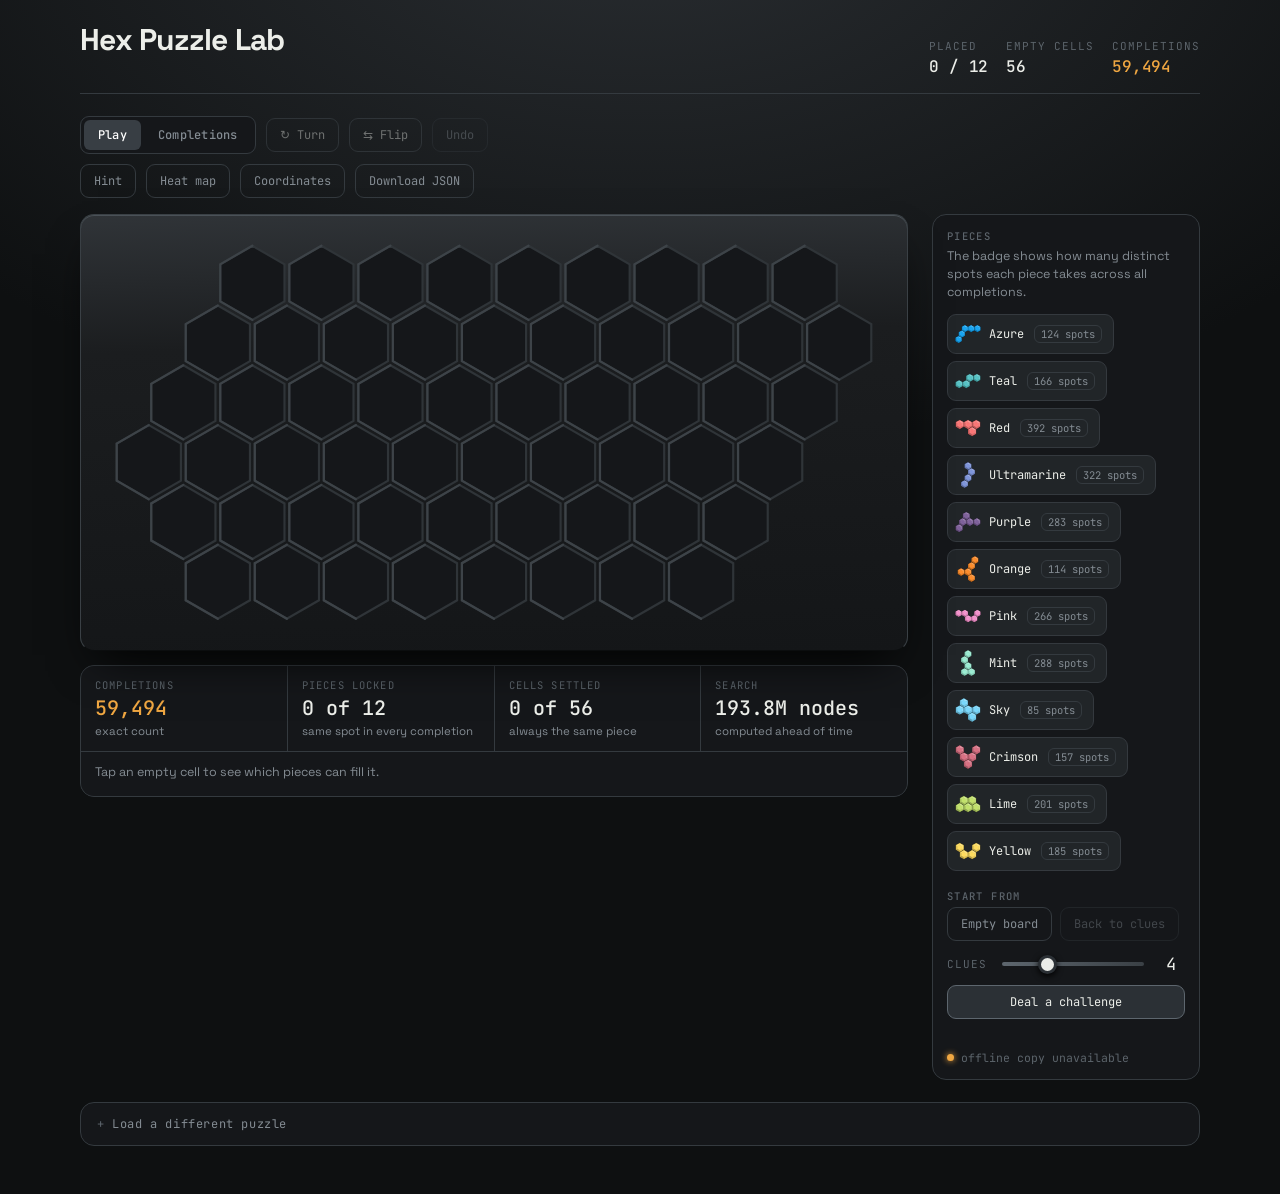
==== docs/index.html @ 3df067b4 "Hex Puzzle Lab: playable offline app for the 56-cell hex puzzle - Play mode: drag, turn, flip, lift " ====
<!DOCTYPE html>
<html lang="en">
<head>
<meta charset="utf-8">
<meta name="viewport" content="width=device-width, initial-scale=1, viewport-fit=cover">
<title>Hex Puzzle Lab</title>
<meta name="description" content="Place pieces on the 56-cell hex puzzle and see exactly how many ways it can still be finished.">
<link rel="manifest" href="./manifest.webmanifest">
<meta name="theme-color" content="#1b1d1f">
<meta name="color-scheme" content="dark">
<meta name="apple-mobile-web-app-capable" content="yes">
<meta name="mobile-web-app-capable" content="yes">
<meta name="apple-mobile-web-app-status-bar-style" content="black-translucent">
<meta name="apple-mobile-web-app-title" content="Hex Lab">
<link rel="apple-touch-icon" href="./apple-touch-icon.png">
<link rel="icon" type="image/png" sizes="192x192" href="./icon-192.png">
<style>
@font-face{font-family:'Space Grotesk';font-style:normal;font-weight:400;font-display:swap;src:url([data-uri]) format('woff2')}
@font-face{font-family:'Space Grotesk';font-style:normal;font-weight:500;font-display:swap;src:url([data-uri]) format('woff2')}
@font-face{font-family:'Space Grotesk';font-style:normal;font-weight:700;font-display:swap;src:url([data-uri]) format('woff2')}
@font-face{font-family:'JetBrains Mono';font-style:normal;font-weight:400;font-display:swap;src:url([data-uri]) format('woff2')}
@font-face{font-family:'JetBrains Mono';font-style:normal;font-weight:500;font-display:swap;src:url([data-uri]) format('woff2')}
@font-face{font-family:'JetBrains Mono';font-style:normal;font-weight:700;font-display:swap;src:url([data-uri]) format('woff2')}
:root{
    color-scheme:dark;
    --tray:#1b1d1f;
    --tray-edge:#0e1011;
    --plate:#26292c;
    --recess:#15171a;
    --rule:#343a3f;
    --ink:#eceee9;
    --muted:#848c93;
    --dim:#5c646b;
    --ok:#63d29a;
    --warn:#f0a742;
    --bad:#ff8a76;
    --r:14px;
    --display:"Space Grotesk",ui-sans-serif,system-ui,sans-serif;
    --mono:"JetBrains Mono",ui-monospace,"SF Mono",Menlo,monospace;
  }
  *{box-sizing:border-box}
  [hidden]{display:none!important}
  html,body{margin:0;padding:0}
  body{
    background:
      radial-gradient(120% 80% at 50% -10%, #2a2e32 0%, transparent 60%),
      var(--tray-edge);
    color:var(--ink);
    font-family:var(--display);
    -webkit-font-smoothing:antialiased;
    min-height:100svh;
    padding-top:calc(20px + env(safe-area-inset-top,0px));
    padding-bottom:calc(48px + env(safe-area-inset-bottom,0px));
    padding-left:max(16px, env(safe-area-inset-left,0px));
    padding-right:max(16px, env(safe-area-inset-right,0px));
  }
  .wrap{max-width:1120px;margin:0 auto}

  /* ---- masthead ---- */
  header{
    display:flex;flex-wrap:wrap;align-items:baseline;gap:8px 20px;
    padding-bottom:16px;margin-bottom:22px;
    border-bottom:1px solid var(--rule);
  }
  h1{
    font-size:clamp(20px,3.4vw,30px);font-weight:700;margin:0;
    letter-spacing:-.025em;
  }
  .facts{display:flex;flex-wrap:wrap;gap:18px;margin-left:auto}
  .fact{font-family:var(--mono);font-size:11px;letter-spacing:.09em;text-transform:uppercase;color:var(--dim)}
  .fact b{display:block;font-size:16px;font-weight:500;letter-spacing:-.01em;text-transform:none;color:var(--ink);margin-top:3px}
  .fact b.ok{color:var(--ok)} .fact b.warn{color:var(--warn)}

  /* ---- layout ---- */
  .cols{display:grid;grid-template-columns:minmax(0,1fr) 268px;gap:24px;align-items:start}
  @media(max-width:820px){.cols{grid-template-columns:1fr}}

  /* ---- the tray ---- */
  .tray{
    background:linear-gradient(178deg,#303438,var(--tray) 30%,#141618);
    border-radius:var(--r);
    border:1px solid #3a4045;
    border-bottom-color:#0b0d0e;
    padding:16px;
    box-shadow:0 22px 44px -18px #000, inset 0 1px 0 #4a5157;
  }
  .board-svg{display:block;width:100%;height:auto}

  /* ---- controls ---- */
  .bar{display:flex;flex-wrap:wrap;gap:10px;align-items:center;margin-bottom:16px}
  .seg{display:inline-flex;background:var(--recess);border:1px solid var(--rule);border-radius:9px;padding:3px;gap:3px}
  .seg button{
    appearance:none;border:0;background:transparent;color:var(--muted);
    font-family:var(--mono);font-size:12px;font-weight:500;letter-spacing:.02em;
    padding:7px 14px;border-radius:6px;cursor:pointer;transition:background .16s,color .16s;
  }
  .seg button:hover{color:var(--ink)}
  .seg button[aria-pressed=true]{background:#383e44;color:#fff}
  .seg button:focus-visible,.ghost:focus-visible,summary:focus-visible{outline:2px solid #6fb4ff;outline-offset:2px}
  .ghost{
    appearance:none;background:transparent;color:var(--muted);
    border:1px solid var(--rule);border-radius:9px;
    font-family:var(--mono);font-size:12px;padding:8px 13px;cursor:pointer;transition:color .16s,border-color .16s;
  }
  .ghost:hover{color:var(--ink);border-color:#4c545b}
  .ghost[aria-pressed=true]{color:#fff;border-color:#5d666e;background:#2b3035}

  /* ---- generator strip ---- */
  .gen{display:flex;flex-wrap:wrap;gap:12px;align-items:center;margin-bottom:6px}
  .gen label{font-family:var(--mono);font-size:11px;letter-spacing:.1em;text-transform:uppercase;color:var(--dim)}
  #clues{-webkit-appearance:none;appearance:none;width:190px;height:4px;border-radius:3px;
    background:linear-gradient(90deg,#5d666e,#3a4045);outline:none}
  #clues::-webkit-slider-thumb{-webkit-appearance:none;width:19px;height:19px;border-radius:50%;
    background:#e9ebe7;border:3px solid #2b3035;cursor:pointer;box-shadow:0 2px 6px #000}
  #clues::-moz-range-thumb{width:15px;height:15px;border-radius:50%;background:#e9ebe7;
    border:3px solid #2b3035;cursor:pointer}
  #clues:focus-visible{outline:2px solid #6fb4ff;outline-offset:6px}
  #clueval{font-family:var(--mono);font-size:17px;color:var(--ink);min-width:1.6em;text-align:center}
  .ghost.primary{color:var(--ink);border-color:#5d666e;background:#2b3035}
  .ghost.primary:hover{background:#343a40}
  .ghost[disabled]{opacity:.45;cursor:progress}
  .status{font-family:var(--mono);font-size:11.5px;color:var(--muted)}
  .hint{font-size:12.5px;color:var(--dim);margin:0 0 16px;max-width:52ch;line-height:1.5}

  .stepper{display:inline-flex;align-items:center;gap:8px}
  .stepper output{font-family:var(--mono);font-size:12.5px;color:var(--ink);min-width:5em;text-align:center}
  .fact b.bad{color:var(--bad)}
  .chip.clue{border-style:dashed}
  .chip[disabled]{cursor:default}
  .ghost.act{color:var(--ink);border-color:#4c545b}
  .changed{fill:none;stroke:#fff;stroke-width:2.2;stroke-opacity:.9}
  .gem.mine{filter:drop-shadow(0 0 3px rgba(255,255,255,.35))}
  .preview{pointer-events:none}
  #board{touch-action:none}
  .chip{touch-action:none}

  /* ---- piece rail ---- */
  .rail{background:var(--recess);border:1px solid var(--rule);border-radius:var(--r);padding:14px}
  .rail h2{
    font-family:var(--mono);font-size:10.5px;font-weight:500;letter-spacing:.13em;
    text-transform:uppercase;color:var(--dim);margin:0 0 4px;
  }
  .rail p{font-size:12.5px;color:var(--muted);margin:0 0 13px;line-height:1.45}
  .chips{display:flex;flex-wrap:wrap;gap:7px}
  .chip{
    display:flex;align-items:center;gap:8px;
    background:#212528;border:1px solid #34393e;border-radius:9px;
    padding:6px 11px 6px 7px;cursor:pointer;
    transition:border-color .16s,background .16s,opacity .16s;
  }
  .chip:hover{border-color:#5a626a;background:#282d31}
  .chip[data-placed=true]{opacity:.34}
  .chip[aria-pressed=true]{border-color:#8d97a0;background:#2f353a}
  .chip svg{display:block;width:26px;height:26px;overflow:visible}
  .chip span{font-family:var(--mono);font-size:12px;color:var(--ink)}

  /* ---- load panel ---- */
  details{margin-top:22px;background:var(--recess);border:1px solid var(--rule);border-radius:var(--r)}
  summary{
    cursor:pointer;padding:13px 16px;font-family:var(--mono);font-size:12px;
    letter-spacing:.05em;color:var(--muted);list-style:none;
  }
  summary::-webkit-details-marker{display:none}
  summary::before{content:"+ ";color:var(--dim)}
  details[open] summary::before{content:"- "}
  summary:hover{color:var(--ink)}
  .panel{padding:0 16px 16px}
  .panel p{font-size:12.5px;color:var(--muted);line-height:1.55;margin:0 0 11px}
  textarea{
    width:100%;min-height:130px;background:#0f1113;color:var(--ink);
    border:1px solid var(--rule);border-radius:9px;padding:11px;
    font-family:var(--mono);font-size:11.5px;line-height:1.5;resize:vertical;
  }
  textarea:focus{outline:2px solid #6fb4ff;outline-offset:1px}
  .row{display:flex;gap:9px;flex-wrap:wrap;margin-top:10px;align-items:center}
  input[type=file]{font-family:var(--mono);font-size:11.5px;color:var(--muted);max-width:100%}
  .msg{font-family:var(--mono);font-size:11.5px;margin-top:9px;min-height:1.2em}
  .msg.err{color:#ff8a76} .msg.ok{color:var(--ok)}

  /* ---- gems ---- */
  .cell-empty{fill:var(--recess);stroke:#2f3438;stroke-width:1.1}
  .cell-lip{fill:none;stroke:#3d4348;stroke-width:1.1;stroke-linecap:round}
  .gem{transform-origin:center;transform-box:fill-box}
  .reveal .gem{animation:pop .34s cubic-bezier(.2,1.5,.4,1) backwards}
  @keyframes pop{from{opacity:0;transform:scale(.72)}to{opacity:1;transform:scale(1)}}
  .ghosted{opacity:.2}
  .coord{
    font-family:var(--mono);font-size:6px;text-anchor:middle;pointer-events:none;
    fill:#fff;stroke:rgba(0,0,0,.72);stroke-width:1.6px;
    paint-order:stroke fill;stroke-linejoin:round;
  }
  @media(prefers-reduced-motion:reduce){
    .reveal .gem{animation:none}
    *{transition-duration:.01ms!important}
  }

/* ---- play layout ---- */
.bar + .bar{margin-top:-6px}
.group{display:inline-flex;flex-wrap:wrap;gap:10px}
.board-col{display:grid;gap:14px;min-width:0}
.tray{position:relative}
.banner{position:absolute;left:16px;right:16px;top:12px;z-index:2;
  font-family:var(--mono);font-size:12.5px;padding:9px 12px;border-radius:9px;
  background:rgba(14,16,17,.86);border:1px solid var(--rule);backdrop-filter:blur(4px)}
.banner.ok{color:var(--ok);border-color:rgba(99,210,154,.45)}
.banner.bad{color:var(--bad);border-color:rgba(255,138,118,.45)}

/* ---- statistics ---- */
.stats{display:grid;grid-template-columns:repeat(4,minmax(0,1fr));gap:1px;
  background:var(--rule);border:1px solid var(--rule);border-radius:var(--r);overflow:hidden}
.stat{background:var(--recess);padding:12px 14px;display:flex;flex-direction:column;gap:3px;min-width:0}
.stat span{font-family:var(--mono);font-size:10.5px;letter-spacing:.11em;text-transform:uppercase;color:var(--dim)}
.stat b{font-family:var(--mono);font-size:20px;font-weight:500;color:var(--ink);font-variant-numeric:tabular-nums;white-space:nowrap;overflow:hidden;text-overflow:ellipsis}
.stat b.ok{color:var(--ok)} .stat b.warn{color:var(--warn)} .stat b.bad{color:var(--bad)}
.stat small{font-size:11.5px;color:var(--muted);line-height:1.35}
.cellinfo{grid-column:1/-1;background:var(--recess);padding:12px 14px;font-size:12.5px;color:var(--muted);min-height:44px}
.ci-head{color:var(--ink);font-family:var(--mono);font-size:12.5px;margin-bottom:8px}
.ci-rows{display:grid;gap:6px}
.ci-row{display:grid;grid-template-columns:12px 92px minmax(0,1fr) 42px;align-items:center;gap:9px;font-family:var(--mono);font-size:12px;color:var(--ink)}
.ci-row i{width:12px;height:12px;border-radius:3px;display:block}
.ci-row b{height:6px;border-radius:3px;background:var(--plate);overflow:hidden;display:block}
.ci-row u{display:block;height:100%;border-radius:3px}
.ci-row em{font-style:normal;text-align:right;color:var(--muted);font-variant-numeric:tabular-nums}
@media(max-width:560px){ .stats{grid-template-columns:repeat(2,minmax(0,1fr))} .ci-row{grid-template-columns:12px 80px minmax(0,1fr) 38px} }

/* ---- rail additions ---- */
.rail h2.sub{margin-top:18px}
.chip em{font-style:normal;font-family:var(--mono);font-size:10.5px;color:var(--muted);
  border:1px solid var(--rule);border-radius:6px;padding:1px 6px;margin-left:2px;font-variant-numeric:tabular-nums}
.chip.locked em{color:var(--ok);border-color:rgba(99,210,154,.5)}
.chip[data-placed=true] em{border-color:transparent}
.start{display:flex;flex-wrap:wrap;gap:8px;margin-bottom:12px}
.rail .gen{margin-bottom:10px}
.rail #clues{width:120px;flex:1}
.rail #btn-new{width:100%}
.rail .status{margin:8px 0 0;min-height:1.2em}
.install{display:flex;gap:10px;align-items:center;margin-top:8px;flex-wrap:wrap}
.pwa{display:inline-flex;align-items:center;gap:7px;font-family:var(--mono);font-size:11.5px;color:var(--dim)}
.pwa .dot{width:7px;height:7px;border-radius:50%;background:var(--ok);box-shadow:0 0 6px var(--ok)}
.pwa.off .dot{background:var(--warn);box-shadow:0 0 6px var(--warn)}

/* ---- board marks ---- */
.pin{fill:#fff;fill-opacity:.85;stroke:rgba(0,0,0,.5);stroke-width:.8;pointer-events:none}
.selcell{fill:none;stroke:#fff;stroke-width:2;stroke-dasharray:3 2;pointer-events:none}
.bad-cell{fill:rgba(255,90,70,.18);stroke:#ff5a46;stroke-width:2}
.heat{pointer-events:none}
.ghost[disabled]{opacity:.4;cursor:default}

@media(max-width:560px){
  header{flex-direction:column;align-items:stretch}
  .facts{margin-left:0;justify-content:space-between}
}

</style>
</head>
<body>
<div class="wrap">

  <header>
    <h1 id="title">Hex Puzzle Lab</h1>
    <div class="facts">
      <div class="fact">Placed<b id="f-placed">0 / 12</b></div>
      <div class="fact">Empty cells<b id="f-empty">56</b></div>
      <div class="fact">Completions<b id="f-count">…</b></div>
    </div>
  </header>

  <div class="bar">
    <div class="seg" role="group" aria-label="Mode">
      <button id="btn-play" aria-pressed="true">Play</button>
      <button id="btn-browse" aria-pressed="false">Completions</button>
    </div>
    <span class="stepper" id="stepper" hidden>
      <button class="ghost" id="btn-prev" aria-label="Previous completion">&#9664;</button>
      <output id="solpos">1 / 1</output>
      <button class="ghost" id="btn-next" aria-label="Next completion">&#9654;</button>
    </span>
    <span class="group" id="play-tools">
      <button class="ghost act" id="btn-turn" title="Rotate 60&deg; (R)">&#8635; Turn</button>
      <button class="ghost act" id="btn-flip" title="Mirror (F)">&#8646; Flip</button>
      <button class="ghost" id="btn-undo" title="Take back the last piece (Ctrl+Z)">Undo</button>
    </span>
  </div>

  <div class="bar">
    <button class="ghost" id="btn-hint" aria-pressed="false" title="Mark the spots that still lead to a solution">Hint</button>
    <button class="ghost" id="btn-heat" aria-pressed="false" title="Colour each empty cell by the piece that fills it most often">Heat map</button>
    <button class="ghost" id="btn-coords" aria-pressed="false">Coordinates</button>
    <button class="ghost" id="btn-download">Download JSON</button>
  </div>

  <div class="cols">
    <div class="board-col">
      <div class="tray" id="tray">
        <div class="banner" id="banner" hidden></div>
        <svg id="board" class="board-svg" role="img" aria-label="Puzzle board"></svg>
      </div>

      <section class="stats" aria-label="Statistics">
        <div class="stat"><span>Completions</span><b id="s-count">…</b><small id="s-count-note"></small></div>
        <div class="stat"><span>Pieces locked</span><b id="s-locked">…</b><small>same spot in every completion</small></div>
        <div class="stat"><span>Cells settled</span><b id="s-settled">…</b><small>always the same piece</small></div>
        <div class="stat"><span>Search</span><b id="s-search">…</b><small id="s-search-note"></small></div>
        <div class="cellinfo" id="cellinfo">Tap an empty cell to see which pieces can fill it.</div>
      </section>
    </div>

    <aside class="rail">
      <h2>Pieces</h2>
      <p id="rail-note">Pick a piece and drag it onto the board. Tap a piece on the board to pick it back up.</p>
      <div class="chips" id="chips"></div>

      <h2 class="sub">Start from</h2>
      <div class="start">
        <button class="ghost" id="btn-empty">Empty board</button>
        <button class="ghost" id="btn-reset" title="Back to the dealt clues">Back to clues</button>
      </div>
      <div class="gen">
        <label for="clues">Clues</label>
        <input type="range" id="clues" min="1" max="11" value="4">
        <output id="clueval" for="clues">4</output>
      </div>
      <button class="ghost primary" id="btn-new">Deal a challenge</button>
      <p class="status" id="genstatus" role="status"></p>
      <div class="install">
        <button class="ghost" id="btn-install" hidden>Install app</button>
        <span class="pwa" id="pwa" hidden><span class="dot"></span><span id="pwatext">ready offline</span></span>
      </div>
    </aside>
  </div>

  <details>
    <summary>Load a different puzzle</summary>
    <div class="panel">
      <p>Use a <code>polyhex/1</code> file from the toolkit (<code>python3 tools/puzzle_io.py --export puzzle.json</code>). Pick the file or paste it below.</p>
      <div class="row"><input type="file" id="file" accept=".json,application/json"></div>
      <textarea id="paste" spellcheck="false" placeholder='{"schema":"polyhex/1","name":"…","board":[[0,0]],"pieces":[…]}'></textarea>
      <div class="row"><button class="ghost" id="btn-load">Load pasted puzzle</button></div>
      <div class="msg" id="msg"></div>
    </div>
  </details>

</div>

<script type="text/plain" id="solver-src">
/* Exact-cover solver for polyhex puzzles, browser-safe.
   Cell sets are held as two 32-bit halves (lo/hi) so boards up to 64 cells
   use plain integer ops instead of BigInt. */

const NEI = [[1,0],[-1,0],[0,1],[0,-1],[1,-1],[-1,1]];

const key = cells => cells.map(c=>c[0]+","+c[1]).sort().join(";");
function normalize(cells){
  const mq=Math.min(...cells.map(c=>c[0])), mr=Math.min(...cells.map(c=>c[1]));
  return cells.map(c=>[c[0]-mq,c[1]-mr]);
}
const rot60   = cells => cells.map(([q,r])=>[-r,q+r]);
const reflect = cells => cells.map(([q,r])=>[r,q]);

function orientations(cells, allowFlip){
  const seen=new Map();
  for(const base of (allowFlip ? [cells, reflect(cells)] : [cells])){
    let cur=base;
    for(let i=0;i<6;i++){
      const n=normalize(cur);
      seen.set(key(n), n);
      cur=rot60(cur);
    }
  }
  return [...seen.values()];
}

/* ---- build the placement table ---- */
function buildPuzzle(doc){
  const board=doc.board.map(c=>[c[0],c[1]]);
  const index=new Map(board.map((c,i)=>[c[0]+","+c[1], i]));
  const n=board.length;
  if(n>64) throw new Error("boards over 64 cells are not supported");
  const pieces=doc.pieces.map((p,i)=>({
    id:p.id, color:p.color, label:p.label||p.id, bit:1<<i,
    cells:p.cells.map(c=>[c[0],c[1]]), allowFlip:p.allowFlip!==false
  }));

  const qs=board.map(c=>c[0]), rs=board.map(c=>c[1]);
  const placements=[];
  for(const p of pieces){
    for(const o of orientations(p.cells,p.allowFlip)){
      for(let dq=Math.min(...qs)-1; dq<=Math.max(...qs)+1; dq++){
        for(let dr=Math.min(...rs)-1; dr<=Math.max(...rs)+1; dr++){
          const moved=o.map(([q,r])=>[q+dq,r+dr]);
          let lo=0,hi=0,ok=true,minI=99;
          for(const [q,r] of moved){
            const i=index.get(q+","+r);
            if(i===undefined){ok=false;break;}
            if(i<32) lo|=(1<<i); else hi|=(1<<(i-32));
            if(i<minI) minI=i;
          }
          if(ok) placements.push({idx:placements.length,piece:p.id,pieceBit:p.bit,cells:moved,lo:lo>>>0,hi:hi>>>0,minI});
        }
      }
    }
  }
  const fullLo = n>=32 ? 0xFFFFFFFF : ((1<<n)-1)>>>0;
  const fullHi = n>32 ? (((1<<(n-32))-1)>>>0) : 0;
  const byCell=Array.from({length:n},()=>[]);
  for(const pl of placements) byCell[pl.minI].push(pl);
  return {board,pieces,placements,byCell,n,fullLo,fullHi,allPieces:(1<<pieces.length)-1};
}

const lowestClear=(covLo,covHi,fullLo,fullHi)=>{
  const a=(~covLo & fullLo)>>>0;
  if(a) return 31-Math.clz32(a & -a);
  const b=(~covHi & fullHi)>>>0;
  return 32 + (31-Math.clz32(b & -b));
};

/* ---- count completions, capped ---- */
function countCompletions(pz, given, cap){
  let covLo=0,covHi=0,used=0;
  for(const pl of given){ covLo|=pl.lo; covHi|=pl.hi; used|=pl.pieceBit; }
  covLo>>>=0; covHi>>>=0;
  let total=0, nodes=0;
  const {fullLo,fullHi,byCell}=pz;
  function rec(cLo,cHi,u){
    nodes++;
    if(total>=cap) return;
    if(cLo===fullLo && cHi===fullHi){ total++; return; }
    const low=lowestClear(cLo,cHi,fullLo,fullHi);
    for(const pl of byCell[low]){
      if((pl.lo & cLo)===0 && (pl.hi & cHi)===0 && (pl.pieceBit & u)===0){
        rec((cLo|pl.lo)>>>0,(cHi|pl.hi)>>>0,u|pl.pieceBit);
        if(total>=cap) return;
      }
    }
  }
  rec(covLo,covHi,used);
  return {count:total, nodes, capped: total>=cap};
}

/* ---- one random full solution ---- */
function randomSolution(pz, rand){
  const order=pz.byCell.map(list=>{
    const a=list.slice();
    for(let i=a.length-1;i>0;i--){const j=Math.floor(rand()*(i+1));[a[i],a[j]]=[a[j],a[i]];}
    return a;
  });
  const {fullLo,fullHi}=pz;
  const out=[];
  function rec(cLo,cHi,u){
    if(cLo===fullLo && cHi===fullHi) return true;
    const low=lowestClear(cLo,cHi,fullLo,fullHi);
    for(const pl of order[low]){
      if((pl.lo & cLo)===0 && (pl.hi & cHi)===0 && (pl.pieceBit & u)===0){
        out.push(pl);
        if(rec((cLo|pl.lo)>>>0,(cHi|pl.hi)>>>0,u|pl.pieceBit)) return true;
        out.pop();
      }
    }
    return false;
  }
  return rec(0,0,0) ? out.slice() : null;
}

/* ---- a challenge that gives away n pieces ---- */
function makeChallenge(pz, n, rand, cap=500){
  const sol=randomSolution(pz,rand);
  if(!sol) return null;
  const idx=sol.map((_,i)=>i);
  for(let i=idx.length-1;i>0;i--){const j=Math.floor(rand()*(i+1));[idx[i],idx[j]]=[idx[j],idx[i]];}
  const given=idx.slice(0,n).map(i=>sol[i]);
  const {count,nodes,capped}=countCompletions(pz,given,cap);
  return {given, solution:sol, count, nodes, capped};
}


/* ---- every completion, capped ---- */
function allCompletions(pz, given, cap){
  let cLo=0,cHi=0,u=0;
  for(const p of given){ cLo|=p.lo; cHi|=p.hi; u|=p.pieceBit; }
  const out=[], cur=[];
  const {fullLo,fullHi,byCell}=pz;
  (function rec(cLo,cHi,u){
    if(out.length>=cap) return;
    if(cLo===fullLo && cHi===fullHi){ out.push(given.concat(cur)); return; }
    const low=lowestClear(cLo,cHi,fullLo,fullHi);
    for(const pl of byCell[low]){
      if((pl.lo&cLo)===0 && (pl.hi&cHi)===0 && (pl.pieceBit&u)===0){
        cur.push(pl); rec((cLo|pl.lo)>>>0,(cHi|pl.hi)>>>0,u|pl.pieceBit); cur.pop();
        if(out.length>=cap) return;
      }
    }
  })(cLo>>>0,cHi>>>0,u);
  return out;
}

/* ---- where can this piece legally go right now? ---- */
function legalSpots(pz, pieceId, given){
  let cLo=0,cHi=0,u=0;
  for(const p of given){ cLo|=p.lo; cHi|=p.hi; u|=p.pieceBit; }
  cLo>>>=0; cHi>>>=0;
  return pz.placements.filter(pl=>pl.piece===pieceId &&
    (pl.pieceBit&u)===0 && (pl.lo&cLo)===0 && (pl.hi&cHi)===0);
}
</script>
<script type="text/plain" id="worker-src">
/* Analysis worker. Runs in a background thread so a full count never freezes
   the board. Talks to the page with three messages:

     page -> worker  {type:"init", doc}              build the placement table once
     page -> worker  {type:"analyze", id, given, keep}
                        given: placement indices already on the board
                        keep:  how many complete solutions to send back for browsing
     worker -> page  {type:"progress", id, count, nodes}
     worker -> page  {type:"sols", id, solutions}    first `keep` solutions, sent early
     worker -> page  {type:"done", id, count, nodes, ms, use, solutions}
                        use[i] = how many completions use placement i

   Everything the page shows as statistics is derived from `use`: a placement
   with use>0 appears in at least one completion, so the set of such
   placements is exactly "where each piece can still go". */

let PZ = null;

self.onmessage = e => {
  const m = e.data;
  if (m.type === "init") { PZ = buildPuzzle(m.doc); return; }
  if (m.type === "analyze") analyze(m.id, m.given, m.keep);
};

function analyze(id, givenIdx, keep) {
  const t0 = Date.now();
  const P = PZ.placements;
  const use = new Uint32Array(P.length);
  const solutions = [];
  const stack = [];
  const { fullLo, fullHi, byCell } = PZ;

  const given = givenIdx.slice();
  let cLo = 0, cHi = 0, u = 0;
  for (const i of givenIdx) { cLo |= P[i].lo; cHi |= P[i].hi; u |= P[i].pieceBit; }

  let count = 0, nodes = 0, lastPost = t0;

  function rec(cLo, cHi, u) {
    nodes++;
    if ((nodes & 0xFFFF) === 0) {
      const now = Date.now();
      if (now - lastPost > 150) { lastPost = now; self.postMessage({ type: "progress", id, count, nodes }); }
    }
    if (cLo === fullLo && cHi === fullHi) {
      count++;
      for (let k = 0; k < stack.length; k++) use[stack[k]]++;
      if (solutions.length < keep) {
        solutions.push(given.concat(stack));
        if (solutions.length === keep) self.postMessage({ type: "sols", id, solutions });
      }
      return;
    }
    const low = lowestClear(cLo, cHi, fullLo, fullHi);
    const list = byCell[low];
    for (let k = 0; k < list.length; k++) {
      const pl = list[k];
      if ((pl.lo & cLo) === 0 && (pl.hi & cHi) === 0 && (pl.pieceBit & u) === 0) {
        stack.push(pl.idx);
        rec((cLo | pl.lo) >>> 0, (cHi | pl.hi) >>> 0, u | pl.pieceBit);
        stack.pop();
      }
    }
  }

  rec(cLo >>> 0, cHi >>> 0, u);
  self.postMessage({ type: "done", id, count, nodes, ms: Date.now() - t0, use, solutions }, [use.buffer]);
}
</script>
<script>
"use strict";
const DEFAULT_DOC = {"schema":"polyhex/1","name":"Hex Puzzle Lab","coordinates":"axial","board":[[-1,3],[-1,4],[-1,5],[0,2],[0,3],[0,4],[0,5],[1,1],[1,2],[1,3],[1,4],[1,5],[2,0],[2,1],[2,2],[2,3],[2,4],[2,5],[3,0],[3,1],[3,2],[3,3],[3,4],[3,5],[4,0],[4,1],[4,2],[4,3],[4,4],[4,5],[5,0],[5,1],[5,2],[5,3],[5,4],[5,5],[6,0],[6,1],[6,2],[6,3],[6,4],[6,5],[7,0],[7,1],[7,2],[7,3],[7,4],[8,0],[8,1],[8,2],[8,3],[9,0],[9,1],[9,2],[10,0],[10,1]],"pieces":[{"id":"azure","label":"Azure","color":"#14A6F5","cells":[[0,2],[1,1],[2,0],[3,0],[4,0]],"allowFlip":true},{"id":"teal","label":"Teal","color":"#54C3C6","cells":[[0,1],[1,1],[2,0],[3,0]],"allowFlip":true},{"id":"red","label":"Red","color":"#FB7575","cells":[[0,0],[1,0],[1,1],[2,0]],"allowFlip":true},{"id":"ultramarine","label":"Ultramarine","color":"#7E95DC","cells":[[0,3],[1,2],[2,0],[2,1]],"allowFlip":true},{"id":"purple","label":"Purple","color":"#7E609B","cells":[[0,2],[1,1],[2,0],[2,1],[3,1]],"allowFlip":true},{"id":"orange","label":"Orange","color":"#FF8C29","cells":[[0,2],[1,2],[1,3],[2,1],[3,0]],"allowFlip":true},{"id":"pink","label":"Pink","color":"#F691CD","cells":[[0,0],[1,0],[1,1],[2,1],[3,0]],"allowFlip":true},{"id":"mint","label":"Mint","color":"#9AEED3","cells":[[0,3],[1,1],[1,2],[1,3],[2,0]],"allowFlip":true},{"id":"sky","label":"Sky","color":"#78D8FC","cells":[[0,1],[1,0],[1,1],[1,2],[2,1]],"allowFlip":true},{"id":"crimson","label":"Crimson","color":"#D96F82","cells":[[0,0],[0,1],[0,2],[1,1],[2,0]],"allowFlip":true},{"id":"lime","label":"Lime","color":"#C2E26A","cells":[[0,1],[1,0],[1,1],[2,0],[2,1]],"allowFlip":true},{"id":"yellow","label":"Yellow","color":"#FFDC5D","cells":[[0,0],[0,1],[1,1],[2,0]],"allowFlip":true}]};
const EMPTY_ANALYSIS = {"fingerprint":"[[[-1,3],[-1,4],[-1,5],[0,2],[0,3],[0,4],[0,5],[1,1],[1,2],[1,3],[1,4],[1,5],[2,0],[2,1],[2,2],[2,3],[2,4],[2,5],[3,0],[3,1],[3,2],[3,3],[3,4],[3,5],[4,0],[4,1],[4,2],[4,3],[4,4],[4,5],[5,0],[5,1],[5,2],[5,3],[5,4],[5,5],[6,0],[6,1],[6,2],[6,3],[6,4],[6,5],[7,0],[7,1],[7,2],[7,3],[7,4],[8,0],[8,1],[8,2],[8,3],[9,0],[9,1],[9,2],[10,0],[10,1]],[[\"azure\",[[0,2],[1,1],[2,0],[3,0],[4,0]],true],[\"teal\",[[0,1],[1,1],[2,0],[3,0]],true],[\"red\",[[0,0],[1,0],[1,1],[2,0]],true],[\"ultramarine\",[[0,3],[1,2],[2,0],[2,1]],true],[\"purple\",[[0,2],[1,1],[2,0],[2,1],[3,1]],true],[\"orange\",[[0,2],[1,2],[1,3],[2,1],[3,0]],true],[\"pink\",[[0,0],[1,0],[1,1],[2,1],[3,0]],true],[\"mint\",[[0,3],[1,1],[1,2],[1,3],[2,0]],true],[\"sky\",[[0,1],[1,0],[1,1],[1,2],[2,1]],true],[\"crimson\",[[0,0],[0,1],[0,2],[1,1],[2,0]],true],[\"lime\",[[0,1],[1,0],[1,1],[2,0],[2,1]],true],[\"yellow\",[[0,0],[0,1],[1,1],[2,0]],true]]]","count":59494,"nodes":193829985,"ms":80720,"use":[55,12,42,13599,28,47,21,130,5,19,12,434,7,10,27,604,15,27,6,630,5,11,0,469,41,43,900,6,0,13,52,8,28,15,524,17,23,9,1037,36,15,18,745,5,56,39,388,14,11,1103,1,0,0,99,64,46,20,44,62,21,44,11,7,12,0,4,722,0,38,27,427,0,25,23,1236,67,41,9,467,20,29,6,171,10,16,18,67,28,20,6,10675,15,9,35,14,653,8756,6,162,15,19,225,28,28,2,622,31,22,11,871,14,22,8,616,15,53,2,0,2,0,10861,123,0,2,2,20,26,2,24,50,12,78,61,33,0,0,1287,25,645,286,383,144,636,0,48,532,48,909,587,50,187,74,1940,2740,70,109,35,1074,788,73,136,33,0,1072,48,95,369,1243,142,531,330,36,0,51,341,102,171,996,377,205,157,177,295,169,135,213,159,102,113,250,302,195,472,355,270,310,42,130,85,0,0,329,414,238,60,23,183,234,300,318,508,380,457,427,374,167,105,253,108,101,470,151,705,0,1347,0,0,329,176,1089,168,128,132,215,402,129,296,427,463,434,237,411,213,87,286,250,429,87,108,0,462,5,516,0,118,367,141,286,231,136,114,794,165,78,290,156,195,251,676,347,83,56,369,321,173,25,0,96,62,1370,78,945,341,0,86,87,433,23,175,43,2044,920,263,239,93,690,1301,138,191,66,858,632,37,391,144,882,433,80,136,47,565,31,472,1720,0,0,148,0,18,49,31,23,91,35,202,666,172,63,50,51,779,75,38,16,66,638,22,47,27,54,772,15,15,71,267,785,43,16,93,388,130,88,1913,89,0,125,35,4,110,129,37,85,110,37,25,68,186,13,33,31,82,57,109,69,195,68,71,110,241,45,34,17,64,85,0,691,176,116,155,142,0,10,48,38,45,40,40,122,150,52,57,50,28,30,50,21,65,28,25,51,86,39,88,1356,62,75,618,47,281,75,45,695,56,108,74,836,118,90,93,54,453,49,28,38,25,678,63,33,10,36,803,87,31,66,111,898,117,33,56,33,32,63,35,68,0,0,1601,313,264,30,38,32,201,58,60,58,124,104,53,64,60,88,46,43,124,118,51,9,140,49,55,84,223,32,37,0,167,0,333,3,109,1008,168,109,160,28,104,52,31,46,33,34,52,138,56,64,78,119,29,56,53,36,38,3,0,23,8,53,424,395,265,946,313,409,5,60,34,65,85,48,98,60,37,53,109,39,15,22,57,100,66,43,53,81,27,61,263,35,80,243,273,0,0,543,17,156,545,138,225,164,20,135,109,91,40,72,62,62,63,72,37,94,85,78,54,81,89,49,67,222,54,65,22,0,113,0,105,229,78,122,130,23,43,50,39,1101,114,61,14,16,719,46,23,44,211,450,11,26,38,73,810,65,41,2,0,1229,19,12,76,727,68,109,253,30,88,0,93,27,31,94,97,74,121,56,33,93,94,57,28,21,22,149,115,43,124,93,63,89,98,51,44,9,99,26,0,0,88,20,23,28,452,44,59,45,109,95,31,115,117,77,35,38,89,80,37,12,175,55,7,18,198,25,96,920,77,272,414,60,1695,117,19,608,96,60,76,940,0,1,103,67,800,59,22,20,9,571,231,72,26,30,726,72,31,52,202,1144,54,29,74,29,86,4,22,234,280,552,0,0,289,141,13,11,11,66,29,19,31,52,39,9,57,27,6,25,21,11,26,27,447,0,698,2559,16,42,326,0,70,34,747,0,17,33,9,658,165,18,21,1,212,0,4,17,6,475,2,14,20,111,3105,8,5,14,62,1,19,98,52,66,2204,225,577,7,1,9,15,35,28,131,10,31,79,215,4,17,44,255,35,106,49,124,13,15,36,0,59,0,2808,0,835,183,255,0,2,19,8,19,21,7,103,56,16,21,44,51,33,38,45,36,0,66,0,0,11,17,5,39,87,40,1,2792,73,57,9,0,186,21,15,7,0,313,9,17,14,267,802,5,17,11,0,860,5,12,0,491,11,8,1366,33,0,26,0,22,16,6,86,73,74,30,184,77,19,1,239,29,14,17,177,32,69,38,163,43,15,286,17,0,173,24,59,0,32,42,283,0,60,40,253,15,38,14,102,9,22,9,39,2,39,12,27,30,18,84,3348,1,9,313,2,667,21,3851,70,261,1631,12,3,1,306,9,42,7,5,562,12,2,18,18,748,5,9,20,68,371,11,29,29,13,0,3,10,0,20,0,1827,577,221,4,16,5,17,18,16,23,16,25,27,48,45,92,24,88,12,70,39,77,10,0,195,0,28,2413,142,271,30,0,113,13,3,52,17,20,14,171,53,29,20,210,15,18,0,276,18,5,0,208,79,89,136,0,0,0,6,14,108,10,104,15,0,347,49,23,1,1,1134,27,10,10,3,447,4,18,47,6,225,10,24,13,452,1,5,885,0,3080,0,0,90,18,53,69,55,23,99,8,32,7,17,61,24,24,10,77,27,80,59,43,265,0,398,28,35,1718,371,171,24,11,59,54,12,53,62,23,11,170,54,47,303,111,59,25,0,37,78,0,91,0,0,0,35,0,19,76,69,720,318,144,82,933,143,34,19,944,40,116,23,852,17,61,74,1299,50,42,0,84,0,0,0,730,69,74,54,57,45,75,37,92,85,214,213,68,89,82,51,34,0,50,161,0,132,0,0,90,67,0,85,59,275,516,93,71,58,8,28,30,33,23,22,26,51,28,22,89,1983,8,118,658,11,445,0,1117,88,100,717,154,52,121,466,35,51,31,1460,27,68,78,768,25,91,113,1064,27,23,24,20,42,0,3284,360,78,0,17,29,125,62,54,203,132,55,61,48,115,149,71,25,104,175,30,189,34,0,1286,0,547,164,40,9,128,216,25,104,74,119,48,25,266,58,168,37,126,50,203,11,0,0,89,29,100,30,3050,39,114,8,743,105,45,100,801,23,99,52,935,64,53,0,1642,42,16,0,1228,87,360,501,0,0,0,98,43,295,0,31,143,28,52,33,20,6,306,192,44,42,69,30,92,53,46,72,22,268,24,0,0,0,92,106,101,47,48,75,78,48,66,76,59,85,48,137,59,10,36,154,1094,543,0,0,515,17,682,0,121,181,1112,0,45,77,1148,39,54,14,541,136,66,79,689,37,41,183,1190,44,135,26,0,58,0,1030,446,411,34,57,28,73,127,49,36,42,40,89,349,1,55,50,115,20,73,27,0,9,25,107,74,197,0,2789,0,0,685,109,0,466,816,602,862,411,569,425,367,274,376,381,487,708,257,341,452,0,0,492,76,260,124,579,579,502,68,150,223,287,161,152,331,673,2749,287,411,417,0,234,266,0,992,435,0,0,281,0,0,58,634,294,454,898,1209,647,87,328,483,1082,323,758,162,662,183,0,0,0,2628,1190,223,186,380,183,240,431,941,376,644,803,399,407,0,324,385,0,286,0,0,0,0,0,315,1775,0,483,822,312,2493,519,190,110,104,420,430,144,161,293,960,477,330,396,236,0,157,0,0,0,509,322,495,441,156,411,464,260,992,872,483,1068,305,205,199,0,42,749,0,62,0,20,37,194,47,96,50,965,0,97,152,55,155,0,42,133,24,332,0,26,87,76,1798,0,33,57,241,0,42,336,0,428,0,144,288,465,101,210,156,73,371,21,76,542,148,191,563,386,160,177,82,221,0,829,128,0,146,182,37,36,39,367,68,123,188,80,148,477,56,161,139,43,20,76,61,0,75,0,146,30,0,125,164,105,0,1101,139,294,25,0,132,51,95,18,0,311,13,203,64,0,439,32,80,82,335,58,180,767,0,0,60,88,19,303,105,54,630,198,209,382,91,129,957,126,28,445,68,133,520,0,0,0,15,312,124,110,251,89,59,184,65,50,67,180,165,338,78,52,238,66,19,0,16,133,4182,79,17,177,94,107,109,128,70,192,104,31,61,255,39,106,125,171,314,0,448,0,0,52,63,130,198,677,224,147,766,142,187,437,92,81,305,149,52,375,276,198,1312,0,469,0,213,1773,88,174,858,41,80,37,196,0,17,114,26,760,0,48,96,27,355,0,31,169,15,0,0,35,61,67,0,92,307,0,88,0,121,308,107,74,567,36,143,100,47,52,217,76,84,107,146,200,445,394,50,0,0,47,526,166,41,140,94,115,533,81,256,408,145,81,732,128,51,438,49,36,488,203,0,262,0,355,89,0,43,198,140,0,0,25,153,33,0,194,17,76,35,0,1254,66,98,51,0,198,17,115,87,223,16,58,231,29,2906,0,209,131,112,79,5,170,182,42,120,295,103,132,131,190,112,541,110,170,141,73,113,0,1433,223,163,393,110,0,26,68,34,389,74,95,93,1128,86,93,165,328,53,59,0,750,26,54,0,817,256,282,462,83,0,0,95,125,632,340,310,249,46,124,62,39,45,88,61,36,106,197,81,319,115,146,128,47,25,123,0,0,0,131,224,174,213,304,180,169,121,248,59,164,105,52,460,51,31,286,114,341,0,2121,0,702,26,288,0,173,91,509,0,165,32,446,176,157,45,672,99,89,73,833,23,95,18,0,31,23,101,337,682,202,0,13,190,51,47,318,176,110,161,83,50,30,78,137,40,36,61,148,34,64,197,420,133,54,127,218,259,0,203,8,164,0,24,335,45,77,84,43,22,630,132,34,12,69,70,87,1642,136,80,78,0,167,26,0,324,301,743,0,53,0,41,53,173,350,117,91,216,605,78,73,41,641,47,70,29,415,48,128,275,321,182,636,1987,0,0,0,0,834,289,182,36,73,218,85,78,229,96,122,240,104,179,115,42,222,202,99,27,0,116,379,0,221,226,0,84,101,76,762,125,20,97,28,75,105,280,16,53,109,140,127,73,9,0,44,86,878,154,825,196,0,142,75,177,130,151,36,883,18,51,70,638,55,83,37,480,78,340,68,466,39,119,82,57,106,0,0,141,58,691,125,71,201,111,81,94,210,112,271,215,82,392,109,78,539,95,194,626,220,0,747,0,196,538,290,1048,572,241,1427,376,226,529,614,278,150,147,287,670,278,212,920,800,206,538,1658,403,850,509,2088,0,0,0,758,410,210,423,2547,268,521,455,656,395,202,620,326,230,184,334,833,467,398,442,876,461,434,1215,1256,413,548,0,1069,0,1417,1738,1094,503,1770,0,70,309,367,267,151,84,369,1149,342,376,1102,395,230,224,708,548,311,112,0,312,39,182,3175,4020,4381,1074,387,336,5,84,39,0,31,109,164,0,53,98,154,0,33,94,62,0,57,88,42,0,35,98,3831,0,30,1210,0,375,984,0,1615,594,210,95,1570,13,387,63,702,34,145,16,1365,54,86,63,1895,39,98,116,374,152,27,54,68,61,0,1305,443,532,19,128,11,1715,159,103,73,1075,28,98,61,543,29,67,72,1810,78,46,6,3891,60,19,0,1396,34,0,375,0,219,14,0,1104,287,116,0,34,242,51,0,79,113,14,0,132,229,22,0,117,205,71,0,153,75,9,126,12,0,0,8,29,36,50,74,915,208,57,76,1913,119,86,73,761,68,112,22,1326,29,35,51,1638,42,74,855,1109,116,1160,854,1351,0,11,261,0,41,140,1565,11,179,63,1889,40,21,12,780,34,121,72,1085,64,237,367,1937,62,132,10,40,104,0,82,23,1036,192,131,127,1036,731,69,105,52,438,286,46,80,46,665,238,55,29,21,1187,452,62,50,247,2085,260,35,89,32,201,9,29,844,35,2601,2315,300,542,28,24,31,277,59,42,128,228,59,69,81,168,56,37,62,275,110,23,36,124,40,74,242,150,0,273,83,83,5288,594,26,255,968,191,253,407,60,173,100,248,110,103,77,131,235,65,36,123,138,65,68,221,74,54,94,489,40,7,223,39,416,2969,297,1117,83,159,774,23,80,55,257,1184,154,65,25,268,796,76,35,13,234,440,55,40,38,289,773,16,54,54,1145,861,86,41,209,213,112,133,1454,194,232,360,513,344,693,296,104,234,180,71,48,69,129,29,37,22,152,113,127,76,381,229,119,123,415,89,46,38,0,0,0,538,156,688,227,219,706,46,169,86,155,138,40,101,190,48,47,104,217,100,29,34,448,25,13,11,247,29,107,1494,76,249,380,119,1022,212,1798,65,225,869,15,66,116,192,0,10,77,23,204,0,27,74,15,218,0,21,93,84,254,0,27,80,117,1749,0,10,5,726,0,24,303,0,273,1089,626,879,500,1334,127,118,124,211,46,40,57,345,36,27,92,622,28,92,76,558,129,126,102,203,120,69,74,42,74,0,981,136,404,279,167,986,95,75,38,207,76,53,65,292,63,58,153,469,82,37,25,959,64,35,19,1132,35,15,0,528,14,0,167,0,17,18,0,271,122,44,0,1676,112,202,41,0,108,84,96,5,0,307,55,88,35,0,491,55,60,18,0,365,32,34,12,255,46,4,585,21,3331,0,28,50,30,39,67,161,99,127,117,685,154,109,69,461,72,54,16,450,44,9,46,211,15,56,190,147,62,188,294,415,14662,0,26,20,0,23,118,651,37,129,81,943,6,58,50,579,61,102,15,250,106,66,35,427,57,21,139,1392,14,122,199,20,195,2188],"solutions":[[0,554,1729,207,1037,2322,1154,1424,1957,2656,2212,2833],[0,554,2430,1037,1512,2503,268,1373,1673,2240,1964,2833],[0,554,2430,1037,1512,2503,2093,1133,2690,1825,279,2276],[0,1087,421,290,1037,1512,1768,2483,2415,2076,2212,2833],[0,1087,2459,1037,1666,237,2234,2450,610,1476,1964,2833],[0,1752,2734,145,2438,1037,1954,1494,2483,1193,619,2276],[0,2247,1633,142,1037,2442,1516,610,1880,2860,1195,2595],[0,2247,1633,142,1037,2442,1516,610,1880,2860,1298,2661],[0,2247,1633,142,1037,2442,1516,610,2621,1267,1964,2833],[0,2247,2769,142,1037,1980,1767,1287,2450,1476,686,2493],[0,2369,421,1037,1512,2503,268,1373,1673,2240,1964,2833],[0,2369,421,1037,1512,2503,2093,1133,2690,1825,279,2276],[0,2527,1353,1037,1666,237,2234,2450,610,1476,1964,2833],[0,2527,1968,2438,1037,1512,1597,1133,344,220,2244,2833],[0,2527,1968,2438,1037,1512,2266,1673,2860,1295,280,418],[0,2527,1968,2844,1037,1512,268,715,1673,1295,2305,2276],[0,2560,423,2318,1037,1512,300,1673,1190,2178,2275,2801],[0,2560,423,2318,1037,1512,300,1673,1190,2240,1993,2801],[0,2560,1918,2438,1037,1512,1597,1133,344,220,2244,2833],[0,2560,1918,2438,1037,1512,2266,1673,2860,1295,280,418],[0,2560,1918,2844,1037,1512,268,715,1673,1295,2305,2276],[0,2598,322,1385,1037,1738,1490,2235,2419,246,1964,2833],[0,2598,460,207,1037,1208,2232,2448,1573,1548,2077,2833],[0,2598,460,1812,1037,1208,1449,2204,306,2422,2077,2833],[0,2598,460,1812,1037,1208,1541,2204,194,2422,2077,2833],[0,2598,525,2318,1037,1512,300,1673,1190,2178,2275,2801],[0,2598,525,2318,1037,1512,300,1673,1190,2240,1993,2801],[0,2598,1999,2670,1037,1512,268,715,1673,1295,2305,2276],[0,2598,2341,1204,1037,185,2232,1472,1677,683,2077,2833],[0,2598,2341,1204,1037,1490,300,2203,345,1678,1964,2833],[0,2598,2341,1204,1037,1517,300,2232,1677,683,2077,2833],[0,2598,2341,1204,1037,2008,2232,1521,1747,2756,170,688],[0,2598,2341,1204,1037,2091,1421,676,2690,1825,279,2276],[0,2629,142,2401,1037,1738,1490,445,2156,1137,2244,2833],[0,2629,142,2401,1037,1738,1490,445,2207,1137,1964,2833],[0,2629,142,2401,1037,1738,1490,1878,1137,546,2244,2833],[0,2663,2631,207,1037,2322,1154,1573,1544,2130,619,2276],[0,2663,2631,1812,1037,1208,189,2355,1475,1910,416,2276],[0,2663,2631,1812,1037,1208,1521,305,2355,1910,416,2276],[0,2701,286,1999,1037,1512,2262,715,2415,1803,1195,2595],[0,2701,286,1999,1037,1512,2262,715,2415,1803,1298,2661],[0,2701,286,1999,1037,1512,2577,1673,378,1295,2305,2276],[0,2701,286,1999,1037,1512,2577,1673,2239,1295,2425,725],[0,2701,2218,207,1037,2322,1154,1424,1957,413,2491,1705],[0,2701,2218,207,1037,2322,1154,1424,1957,2656,1582,352],[0,2701,2218,207,1037,2322,1154,1573,1453,345,2130,2493],[0,2701,2218,207,1037,2322,1154,1573,1544,2130,2592,520],[0,2701,2218,207,1037,2322,1490,1573,2015,345,1325,2525],[0,2701,2218,1204,1037,2443,185,1472,615,2050,2656,1861],[0,2701,2218,1204,1037,2443,1517,300,615,2050,2656,1861],[0,2701,2218,1812,1037,1208,189,2355,1426,1910,683,2558],[0,2701,2218,1812,1037,1208,189,2355,1475,1910,2659,725],[0,2701,2218,1812,1037,1208,189,2512,1496,2302,2132,352],[0,2701,2218,1812,1037,1208,1521,305,2355,1910,2659,725],[0,2701,2218,1869,1037,1154,2577,1521,1747,2359,170,688],[68,587,2529,1732,1208,888,1449,2204,306,2422,2077,2833],[68,587,2529,1732,1208,888,1541,2204,194,2422,2077,2833],[68,587,2529,1732,1208,2062,189,2820,1496,2302,2275,1061],[68,939,2529,1304,1667,237,2234,2450,610,1476,1964,2833],[68,939,2529,1506,1643,296,2119,715,2820,1295,2305,2276],[68,939,2529,1506,2779,296,2119,715,1673,1295,2305,2276],[68,939,2529,1971,1764,296,1446,715,2820,1295,2305,2276],[68,2104,556,1357,1641,298,2577,2820,2239,1455,2425,1061],[68,2104,2529,142,705,1667,2232,1472,1138,2302,1059,2866],[68,2104,2529,142,705,2812,737,1472,1291,2302,1861,2275],[68,2104,2529,142,705,2812,737,1472,1291,2302,2274,1705],[68,2104,2529,142,2442,1667,1471,610,1079,1347,2212,2833],[68,2104,2529,142,2848,1667,672,1216,1474,873,2305,2276],[68,2104,2529,695,296,2349,1447,778,1133,1745,2244,2833],[68,2104,2529,695,1667,956,238,1450,1190,2359,2274,2866],[68,2104,2529,758,1442,1125,1696,715,2752,167,2305,2276],[68,2104,2529,1357,330,1468,1769,2236,165,2860,876,2427],[68,2104,2529,1357,330,1468,2680,192,932,2359,1861,2275],[68,2104,2529,1357,330,1468,2680,192,932,2359,2274,1705],[68,2104,2529,1357,330,1468,2680,192,1747,2359,2274,751],[68,2104,2529,1357,330,1468,2680,1720,2359,222,2274,751],[68,2104,2529,1357,330,1669,1542,272,932,2359,2274,2866],[68,2104,2529,1357,330,1669,1542,778,166,2359,2274,2866],[68,2104,2529,1357,330,2814,157,1542,932,2359,1861,2275],[68,2104,2529,1357,330,2814,157,1542,932,2359,2274,1705],[68,2104,2529,1357,330,2814,157,1542,1747,2359,2274,751],[68,2104,2529,1357,2407,212,440,1452,1657,2208,1059,2866],[68,2104,2529,1357,2407,212,440,1452,1801,2211,1059,2866],[68,2104,2529,1357,2407,212,440,1598,1427,2240,750,2801],[68,2104,2529,1357,2407,212,440,2236,1745,1427,750,2801],[68,2104,2529,1357,2407,212,1492,1699,932,478,2212,2833],[68,2104,2529,1357,2407,237,1542,1699,932,478,2212,2833],[68,2104,2529,1357,2407,237,1597,869,1545,413,2274,2866],[68,2104,2529,1357,2407,1594,1542,2690,810,279,619,2276],[68,2560,556,1204,854,1615,2149,1471,2210,2302,313,2833],[68,2560,556,1204,1641,298,2008,2820,2239,1455,2425,1061],[68,2560,556,1204,2777,2260,2149,306,1801,1429,2423,751],[68,2560,556,2223,1641,298,2119,1373,2820,1455,2425,1061],[96,139,388,849,2141,2541,1517,1568,1291,2422,2274,2866],[96,139,388,849,2192,1794,2446,1287,2046,1527,2519,2833],[96,139,388,849,2192,2745,1540,1373,1673,2178,2425,2493],[96,139,388,849,2192,2745,1540,2450,1673,1295,2051,2659],[96,139,589,849,1415,1977,1617,2582,1291,2422,2274,2866],[96,139,589,849,1558,1465,1287,2328,2483,2076,2212,2833],[96,139,589,849,1558,1465,2011,1373,2355,2271,2830,2525],[96,139,589,849,1558,1465,2172,1216,2331,2591,2212,2833],[96,139,589,849,1558,1465,2172,2483,2722,1295,2305,2276],[96,139,693,1506,849,1101,2171,1620,2587,2419,2244,2833],[96,139,693,1506,849,2323,2613,1674,2239,1137,1964,2833],[96,139,693,1506,849,2814,2326,2201,1190,1676,2132,2595],[96,139,693,1506,849,2814,2326,2201,1190,1676,2181,2558],[96,139,1754,849,2031,397,1369,1494,2355,2656,2212,2833],[96,139,1754,849,2031,397,2326,2583,1425,1190,2275,2801],[96,139,1754,849,2031,2258,1369,2355,1453,2656,453,2833],[96,139,1754,849,2031,2258,2446,2583,1474,1347,352,2699],[96,139,1754,849,2031,2258,2446,2583,1474,1347,550,2833],[96,139,1834,694,849,2090,2787,1542,2483,1295,2305,2276],[96,139,1834,694,849,2322,2479,1520,2204,1347,2077,2833],[96,139,1834,1304,849,1539,440,2355,2208,1910,2729,2558],[96,139,1834,1304,849,1539,2478,610,1937,2302,2212,2833],[96,139,1834,1304,849,1539,2478,2355,1910,546,2697,2276],[96,139,1888,849,1174,1736,710,1542,2359,2656,2274,2866],[96,139,1888,849,1558,1417,2787,443,2483,1295,2305,2276],[96,139,1888,849,1558,1417,2787,2203,1373,680,2425,2493],[96,139,1888,849,1689,397,1369,1494,2355,2656,2212,2833],[96,139,1888,849,1689,397,2326,2583,1425,1190,2275,2801],[96,139,1888,849,1689,2258,1369,2355,1453,2656,453,2833],[96,139,1888,849,1689,2258,2446,2583,1474,1347,352,2699],[96,139,1888,849,1689,2258,2446,2583,1474,1347,550,2833],[96,139,1888,849,2192,1210,2478,610,1524,1859,2302,2866],[96,139,1888,849,2192,1816,2326,1449,344,2488,1378,2833],[96,139,2249,849,324,1794,2446,1287,2046,1527,2519,2833],[96,139,2249,849,324,2745,1540,1373,1673,2178,2425,2493],[96,139,2249,849,324,2745,1540,2450,1673,1295,2051,2659],[96,139,2249,849,1360,705,2383,1472,1721,2656,2077,2833],[96,139,2249,849,1415,1101,2716,1573,2015,2419,351,2493],[96,139,2249,849,1415,1101,2716,1573,2015,2419,653,2525],[96,139,2249,849,1415,2383,1695,2478,1137,481,1964,2833],[96,139,2249,849,1415,2383,1695,2478,1137,1993,413,2801],[96,139,2249,849,1415,2383,2716,1263,615,2050,2656,1861],[96,139,2249,849,1415,2383,2716,1573,1110,615,2130,2493],[96,139,2249,849,1734,502,2446,1287,2046,1527,2519,2833],[96,139,2249,849,1734,1153,2446,610,2046,1527,2519,2833],[96,139,2249,849,1734,1489,2478,610,2046,1192,2302,2833],[96,139,2249,849,1734,2322,371,1424,1342,2656,2077,2833],[96,139,2249,849,1734,2322,1287,644,2046,1527,2519,2833],[96,139,2249,849,1734,2322,1287,674,2621,1476,1964,2833],[96,139,2249,849,1734,2473,1287,1472,2046,2302,415,2833],[96,139,2249,849,1734,2540,1131,2450,610,1476,1964,2833],[96,139,2249,849,1734,2540,1287,2450,476,1476,1964,2833],[96,139,2249,849,1734,2540,1471,2450,610,1267,1964,2833],[96,139,2562,849,1416,1737,1365,375,2690,2130,2363,2276],[96,139,2562,849,1416,1737,1365,2236,2098,2860,352,2307],[96,139,2562,849,1416,1737,1365,2236,2098,2860,2366,688],[96,139,2562,849,1465,1764,672,2328,1373,2240,1964,2833],[96,139,2562,849,1465,1764,1287,573,2450,2076,2212,2833],[96,139,2562,849,1465,1764,1287,2328,715,2076,2212,2833],[96,139,2562,849,1465,1764,2172,715,2722,1295,2305,2276],[96,139,2562,849,1465,1764,2232,2448,1373,482,1964,2833],[96,139,2562,849,1465,2675,2172,445,1800,1295,2305,2276],[96,139,2562,849,1666,1952,2326,340,1425,1190,2275,2801],[96,139,2562,849,1666,2262,1395,2450,610,1476,1964,2833],[96,284,941,629,1208,2347,1852,2264,2153,1499,2555,2833],[96,284,941,629,1208,2347,2263,1697,2153,1499,2555,2833],[96,284,941,629,1208,2347,2263,2481,1573,1548,2077,2833],[96,284,941,629,1208,2504,2232,2448,1573,1548,2077,2833],[96,284,941,1555,325,2322,1154,1424,1957,2656,2212,2833],[96,284,941,1636,2002,2322,1129,2204,2756,1456,683,2493],[96,284,941,2138,1208,600,2579,1521,1573,2419,2244,2833],[96,284,941,2138,2322,1712,1129,2204,2756,1456,683,2493],[96,284,941,2189,502,1667,2446,1287,2046,1527,2519,2833],[96,284,941,2189,1153,1667,2446,610,2046,1527,2519,2833],[96,284,941,2189,1208,330,1419,2153,2331,2694,2491,1705],[96,284,941,2189,1208,2407,507,1697,2153,1499,2555,2833],[96,284,941,2189,1208,2407,507,2481,1573,1548,2077,2833],[96,284,941,2189,1208,2407,2545,713,1573,1548,2077,2833],[96,284,941,2189,1489,1667,2478,610,2046,1192,2302,2833],[96,284,941,2189,1537,1125,710,1876,1802,2302,2491,2866],[96,284,941,2189,1537,1125,710,1876,2725,2302,2491,1705],[96,284,941,2189,1537,1125,2446,1819,410,2050,2656,2801],[96,284,941,2189,1537,1125,2446,1819,720,2129,2656,2833],[96,284,941,2189,1537,1125,2446,1819,1910,546,2729,2558],[96,284,941,2189,1537,2062,1369,1854,2415,413,2491,2866],[96,284,941,2189,2322,1667,371,1424,1342,2656,2077,2833],[96,284,941,2189,2322,1667,1287,644,2046,1527,2519,2833],[96,284,941,2189,2322,1667,1287,674,2621,1476,1964,2833],[96,284,941,2189,2322,2812,1154,1424,1957,413,2491,1705],[96,284,941,2189,2322,2812,1154,1424,1957,2656,1582,352],[96,284,941,2189,2322,2812,1154,1573,1453,345,2130,2493],[96,284,941,2189,2322,2812,1154,1573,1544,2130,2592,520],[96,284,941,2189,2322,2812,1490,1573,2015,345,1325,2525],[96,284,941,2189,2473,1667,1287,1472,2046,2302,415,2833],[96,284,941,2189,2540,1667,1131,2450,610,1476,1964,2833],[96,284,941,2189,2540,1667,1287,2450,476,1476,1964,2833],[96,284,941,2189,2540,1667,1471,2450,610,1267,1964,2833],[96,284,941,2464,702,1208,2066,1521,1573,2419,2244,2833],[96,284,941,2464,1465,1365,1670,375,2690,2130,2363,2276],[96,284,941,2464,1465,1365,1670,2236,2098,2860,352,2307],[96,284,941,2464,1465,1365,1670,2236,2098,2860,2366,688],[96,284,941,2464,2439,1208,1541,2153,615,1602,2244,2833],[96,284,941,2464,2439,1208,1541,2153,615,2241,1749,2833],[96,284,941,2464,2439,1208,1541,2153,615,2694,1861,2275],[96,284,941,2464,2439,1208,1541,2153,615,2694,2274,1705],[96,284,941,2464,2439,1208,1541,2204,1721,683,2077,2833],[96,284,941,2464,2845,2322,1154,1573,1544,2130,619,2276],[96,318,941,1920,1844,2322,296,1424,1133,2656,2212,2833],[96,318,941,1920,2406,1125,1492,2483,2205,1679,224,2833],[96,318,941,2464,1487,1872,1237,2415,2690,1825,279,2276],[96,318,1754,849,292,2258,2446,2479,1474,1347,2077,2833],[96,318,1754,2464,2258,1283,2446,269,1425,2180,750,2801],[96,318,1754,2464,2258,1283,2446,269,1474,1962,1061,2832],[96,318,1754,2464,2258,1283,2446,1520,163,2180,750,2801],[96,318,2665,849,1511,234,2262,1819,2450,1324,2076,2525],[96,318,2665,849,1511,1591,2149,2618,193,1193,2363,2276],[96,318,2665,1920,2640,1125,157,1542,932,2359,1861,2275],[96,318,2665,1920,2640,1125,157,1542,932,2359,2274,1705],[96,318,2665,1920,2640,1125,157,1542,1747,2359,2274,751],[96,387,141,2772,1688,2572,2172,1216,1474,873,2305,2276],[96,387,255,849,1415,2034,1617,2582,1291,2422,2274,2866],[96,387,1001,1636,2141,185,2816,1423,1291,2239,2425,2493],[96,387,1001,1636,2192,1420,157,2411,2097,2860,1195,2595],[96,387,1001,1636,2192,1420,157,2411,2097,2860,1298,2661],[96,387,1001,2772,2141,185,2508,1472,1291,2302,1861,2275],[96,387,1001,2772,2141,185,2508,1472,1291,2302,2274,1705],[96,387,1001,2772,2141,1517,300,2508,1291,2302,1861,2275],[96,387,1001,2772,2141,1517,300,2508,1291,2302,2274,1705],[96,387,1032,2772,1688,1466,1904,2483,2355,167,1193,2276],[96,387,1091,2772,290,2228,1491,2617,2017,2302,1059,1705],[96,387,1091,2772,290,2228,2092,778,1778,2359,1456,2493],[96,387,1304,2772,1688,2091,2577,241,2239,1455,2425,1061],[96,387,1506,849,145,2034,1617,2582,1291,2422,2274,2866],[96,387,1506,849,1839,261,2262,2450,2649,1267,1964,2833],[96,387,1506,849,1839,261,2262,2450,2752,1324,2076,2525],[96,387,1919,849,180,2259,1338,2330,1524,2588,1749,2833],[96,387,1919,849,261,1562,1419,1369,2331,2656,2212,2833],[96,387,1919,849,1512,1562,153,1369,2331,2656,2212,2833],[96,387,1919,2772,180,1283,1492,1618,2483,1023,2305,2276],[96,387,1919,2772,180,1283,2326,1618,1524,2208,876,2661],[96,387,2313,849,262,2227,1847,2617,1474,1347,2077,2833],[96,387,2313,849,1417,1738,1898,2483,217,1193,2760,2276],[96,387,2313,849,1417,1738,1898,2548,217,1347,2212,2833],[96,387,2313,849,1441,1208,2479,1986,1573,2273,313,2833],[96,387,2313,849,2035,1208,153,1521,1573,2653,2244,2833],[96,387,2313,849,2035,1208,153,1742,1424,2656,2212,2833],[96,387,2313,849,2195,1980,153,1520,1373,1856,2830,2525],[96,387,2313,1636,262,2227,1047,2617,1474,1347,2077,2833],[96,387,2313,1636,856,2473,1517,301,2239,1137,1964,2833],[96,387,2313,1636,2195,1980,301,1520,1373,1056,2830,2525],[96,387,2313,2772,1487,210,1212,1673,2208,2158,903,2525],[96,387,2313,2772,1487,1208,2264,305,1052,1577,2132,2595],[96,387,2313,2772,1487,1208,2264,305,1052,1577,2181,2558],[96,387,2313,2772,1487,1815,1212,2070,193,2211,903,2525],[96,387,2313,2772,1487,1815,2231,1133,2098,932,281,2595],[96,387,2313,2772,1487,1872,805,1673,1190,2240,169,2493],[96,387,2313,2772,1487,1872,1397,1673,932,2240,169,2493],[96,387,2313,2772,1487,1872,2616,778,1133,1825,279,2276],[96,387,2313,2772,1487,1980,2643,778,1133,1825,279,2276],[96,387,2313,2772,1487,2227,1672,1133,2098,932,281,2595],[96,387,2462,1636,1123,152,2066,1521,778,2419,2244,2833],[96,387,2531,1636,2226,152,1129,2448,778,1548,2077,2833],[96,422,941,145,2568,1208,1651,1449,2204,2422,2077,2833],[96,422,941,1509,2568,1738,1101,2235,2419,246,1964,2833],[96,422,2106,290,2568,1795,2201,1472,900,2302,1348,2833],[96,422,2106,1415,2568,956,2787,239,1801,1193,2363,2276],[96,422,2106,1415,2568,1155,1696,2787,778,279,2363,2276],[96,422,2106,1415,2568,2262,2817,1744,1133,222,876,2427],[96,457,849,177,1560,2003,1492,2787,2483,1295,2305,2276],[96,457,849,177,2112,1562,1419,1369,2331,2656,2212,2833],[96,457,849,230,1441,2712,2149,2479,1801,1193,2363,2276],[96,457,849,230,2167,2227,1287,2617,1524,1859,2302,2866],[96,457,849,230,2225,1897,2478,1287,1524,1859,2302,2866],[96,457,849,230,2346,1898,2262,1520,1373,1856,2830,2525],[96,457,849,230,2503,1898,2326,1618,1425,1190,2275,2801],[96,457,849,230,2639,1365,1847,1491,2690,2130,2363,2276],[96,457,849,1276,290,2144,2232,1423,2450,1658,2522,2833],[96,457,849,1437,1558,1177,153,2483,2416,2211,2077,2833],[96,457,849,1437,2141,1847,2444,300,1190,2240,2862,2525],[96,457,849,1437,2141,1847,2444,300,2208,1295,2729,2558],[96,457,849,1437,2141,1847,2850,156,2483,1295,2305,2276],[96,457,849,1437,2192,153,2410,1373,1906,1823,2830,2525],[96,457,849,1437,2192,1847,2850,2326,1190,244,2132,2595],[96,457,849,1437,2192,1847,2850,2326,1190,244,2181,2558],[96,457,849,1437,2467,2442,1313,1957,2690,1825,279,2276],[96,457,849,1437,2775,1764,153,2233,1373,2178,2425,2493],[96,457,849,1437,2775,1764,153,2233,2450,1295,2051,2659],[96,457,849,1509,1558,2569,1339,2235,2419,246,1964,2833],[96,457,849,1587,150,2322,1898,2204,1473,1347,2491,2866],[96,457,849,1587,150,2322,2259,1424,1342,2656,2077,2833],[96,457,849,1587,2225,1153,2446,2583,1425,246,1964,2833],[96,457,849,1587,2225,1489,2478,2355,1241,246,1964,2833],[96,457,849,1587,2225,2322,1287,2153,273,1428,2694,2558],[96,457,849,1587,2225,2322,1287,2153,1524,167,2694,2558],[96,457,849,1587,2811,2259,1540,1373,241,2178,2425,2493],[96,457,849,1587,2811,2259,1540,2450,241,1295,2051,2659],[96,457,849,1789,1175,1417,213,1878,2588,2302,2275,2801],[96,457,849,1789,1175,1417,2478,2094,2210,2302,313,2833],[96,457,849,1789,1175,1466,239,1878,2588,2302,2275,2801],[96,457,849,2221,1415,2383,2716,1573,1957,220,1164,2525],[96,457,849,2221,1734,1153,2446,2583,1425,246,1964,2833],[96,457,849,2221,1734,1489,2478,2355,1241,246,1964,2833],[96,457,849,2221,1734,2322,1287,2153,273,1428,2694,2558],[96,457,849,2221,1734,2322,1287,2153,1524,167,2694,2558],[96,457,849,2466,290,1511,2092,1216,2359,1602,2244,2833],[96,457,849,2466,290,1511,2092,1216,2359,2241,1749,2833],[96,457,849,2466,290,1511,2092,1216,2359,2694,1861,2275]]};
const BUILD = {"preview":false};

/* Exact-cover solver for polyhex puzzles, browser-safe.
   Cell sets are held as two 32-bit halves (lo/hi) so boards up to 64 cells
   use plain integer ops instead of BigInt. */

const NEI = [[1,0],[-1,0],[0,1],[0,-1],[1,-1],[-1,1]];

const key = cells => cells.map(c=>c[0]+","+c[1]).sort().join(";");
function normalize(cells){
  const mq=Math.min(...cells.map(c=>c[0])), mr=Math.min(...cells.map(c=>c[1]));
  return cells.map(c=>[c[0]-mq,c[1]-mr]);
}
const rot60   = cells => cells.map(([q,r])=>[-r,q+r]);
const reflect = cells => cells.map(([q,r])=>[r,q]);

function orientations(cells, allowFlip){
  const seen=new Map();
  for(const base of (allowFlip ? [cells, reflect(cells)] : [cells])){
    let cur=base;
    for(let i=0;i<6;i++){
      const n=normalize(cur);
      seen.set(key(n), n);
      cur=rot60(cur);
    }
  }
  return [...seen.values()];
}

/* ---- build the placement table ---- */
function buildPuzzle(doc){
  const board=doc.board.map(c=>[c[0],c[1]]);
  const index=new Map(board.map((c,i)=>[c[0]+","+c[1], i]));
  const n=board.length;
  if(n>64) throw new Error("boards over 64 cells are not supported");
  const pieces=doc.pieces.map((p,i)=>({
    id:p.id, color:p.color, label:p.label||p.id, bit:1<<i,
    cells:p.cells.map(c=>[c[0],c[1]]), allowFlip:p.allowFlip!==false
  }));

  const qs=board.map(c=>c[0]), rs=board.map(c=>c[1]);
  const placements=[];
  for(const p of pieces){
    for(const o of orientations(p.cells,p.allowFlip)){
      for(let dq=Math.min(...qs)-1; dq<=Math.max(...qs)+1; dq++){
        for(let dr=Math.min(...rs)-1; dr<=Math.max(...rs)+1; dr++){
          const moved=o.map(([q,r])=>[q+dq,r+dr]);
          let lo=0,hi=0,ok=true,minI=99;
          for(const [q,r] of moved){
            const i=index.get(q+","+r);
            if(i===undefined){ok=false;break;}
            if(i<32) lo|=(1<<i); else hi|=(1<<(i-32));
            if(i<minI) minI=i;
          }
          if(ok) placements.push({idx:placements.length,piece:p.id,pieceBit:p.bit,cells:moved,lo:lo>>>0,hi:hi>>>0,minI});
        }
      }
    }
  }
  const fullLo = n>=32 ? 0xFFFFFFFF : ((1<<n)-1)>>>0;
  const fullHi = n>32 ? (((1<<(n-32))-1)>>>0) : 0;
  const byCell=Array.from({length:n},()=>[]);
  for(const pl of placements) byCell[pl.minI].push(pl);
  return {board,pieces,placements,byCell,n,fullLo,fullHi,allPieces:(1<<pieces.length)-1};
}

const lowestClear=(covLo,covHi,fullLo,fullHi)=>{
  const a=(~covLo & fullLo)>>>0;
  if(a) return 31-Math.clz32(a & -a);
  const b=(~covHi & fullHi)>>>0;
  return 32 + (31-Math.clz32(b & -b));
};

/* ---- count completions, capped ---- */
function countCompletions(pz, given, cap){
  let covLo=0,covHi=0,used=0;
  for(const pl of given){ covLo|=pl.lo; covHi|=pl.hi; used|=pl.pieceBit; }
  covLo>>>=0; covHi>>>=0;
  let total=0, nodes=0;
  const {fullLo,fullHi,byCell}=pz;
  function rec(cLo,cHi,u){
    nodes++;
    if(total>=cap) return;
    if(cLo===fullLo && cHi===fullHi){ total++; return; }
    const low=lowestClear(cLo,cHi,fullLo,fullHi);
    for(const pl of byCell[low]){
      if((pl.lo & cLo)===0 && (pl.hi & cHi)===0 && (pl.pieceBit & u)===0){
        rec((cLo|pl.lo)>>>0,(cHi|pl.hi)>>>0,u|pl.pieceBit);
        if(total>=cap) return;
      }
    }
  }
  rec(covLo,covHi,used);
  return {count:total, nodes, capped: total>=cap};
}

/* ---- one random full solution ---- */
function randomSolution(pz, rand){
  const order=pz.byCell.map(list=>{
    const a=list.slice();
    for(let i=a.length-1;i>0;i--){const j=Math.floor(rand()*(i+1));[a[i],a[j]]=[a[j],a[i]];}
    return a;
  });
  const {fullLo,fullHi}=pz;
  const out=[];
  function rec(cLo,cHi,u){
    if(cLo===fullLo && cHi===fullHi) return true;
    const low=lowestClear(cLo,cHi,fullLo,fullHi);
    for(const pl of order[low]){
      if((pl.lo & cLo)===0 && (pl.hi & cHi)===0 && (pl.pieceBit & u)===0){
        out.push(pl);
        if(rec((cLo|pl.lo)>>>0,(cHi|pl.hi)>>>0,u|pl.pieceBit)) return true;
        out.pop();
      }
    }
    return false;
  }
  return rec(0,0,0) ? out.slice() : null;
}

/* ---- a challenge that gives away n pieces ---- */
function makeChallenge(pz, n, rand, cap=500){
  const sol=randomSolution(pz,rand);
  if(!sol) return null;
  const idx=sol.map((_,i)=>i);
  for(let i=idx.length-1;i>0;i--){const j=Math.floor(rand()*(i+1));[idx[i],idx[j]]=[idx[j],idx[i]];}
  const given=idx.slice(0,n).map(i=>sol[i]);
  const {count,nodes,capped}=countCompletions(pz,given,cap);
  return {given, solution:sol, count, nodes, capped};
}


/* ---- every completion, capped ---- */
function allCompletions(pz, given, cap){
  let cLo=0,cHi=0,u=0;
  for(const p of given){ cLo|=p.lo; cHi|=p.hi; u|=p.pieceBit; }
  const out=[], cur=[];
  const {fullLo,fullHi,byCell}=pz;
  (function rec(cLo,cHi,u){
    if(out.length>=cap) return;
    if(cLo===fullLo && cHi===fullHi){ out.push(given.concat(cur)); return; }
    const low=lowestClear(cLo,cHi,fullLo,fullHi);
    for(const pl of byCell[low]){
      if((pl.lo&cLo)===0 && (pl.hi&cHi)===0 && (pl.pieceBit&u)===0){
        cur.push(pl); rec((cLo|pl.lo)>>>0,(cHi|pl.hi)>>>0,u|pl.pieceBit); cur.pop();
        if(out.length>=cap) return;
      }
    }
  })(cLo>>>0,cHi>>>0,u);
  return out;
}

/* ---- where can this piece legally go right now? ---- */
function legalSpots(pz, pieceId, given){
  let cLo=0,cHi=0,u=0;
  for(const p of given){ cLo|=p.lo; cHi|=p.hi; u|=p.pieceBit; }
  cLo>>>=0; cHi>>>=0;
  return pz.placements.filter(pl=>pl.piece===pieceId &&
    (pl.pieceBit&u)===0 && (pl.lo&cLo)===0 && (pl.hi&cHi)===0);
}

/* Hex Puzzle Lab — the page.
   Injected by build.py before this file runs:
     DEFAULT_DOC      the polyhex/1 puzzle
     EMPTY_ANALYSIS   precomputed stats for the empty board (or null)
     BUILD            {preview:boolean}
   The solver (solver.js) is loaded as a normal script for quick checks, and its
   source text is also handed to a background worker (worker.js) for full counts. */

const $ = id => document.getElementById(id);
const KEEP = 300;            // completions kept for browsing
const ANALYZE_DELAY = 220;   // ms to wait after a move before recounting

/* ---------- state ---------- */
let doc_ = null, PZ = null, colours = {}, labels = {}, byKey = new Map();
let given = [];              // placements on the board, oldest first
let dealt = new Set();       // placement idx that came from a deal
let dealtList = [];
let mode = "play";           // "play" | "browse"
let held = null;             // {id, cells} piece in hand, normalised
let hoverQR = null, grab = [0,0], dragging = false;
let downAt = null, liftedNow = false;
let hintOn = false, heatOn = false, showCoords = false;
let selCell = null;
let A = null;                // current analysis
let D = null;                // statistics derived from A
let solIdx = 0, prevSol = null;
let syncViable = null;       // hint fallback while the count is still running

/* ---------- hex geometry ---------- */
const R = 20, SQ3 = Math.sqrt(3);
const centre = (q,r) => ({x:R*SQ3*(q+r/2), y:R*1.5*r});
function corners(cx,cy,rad){const p=[];for(let i=0;i<6;i++){const a=Math.PI/180*(60*i-90);p.push([cx+rad*Math.cos(a),cy+rad*Math.sin(a)]);}return p;}
function pixelToAxial(x,y){
  const rf=(2/3*y)/R, qf=(SQ3/3*x - y/3)/R;
  let cx=qf, cz=rf, cy=-cx-cz;
  let rx=Math.round(cx), ry=Math.round(cy), rz=Math.round(cz);
  const dx=Math.abs(rx-cx), dy=Math.abs(ry-cy), dz=Math.abs(rz-cz);
  if(dx>dy&&dx>dz) rx=-ry-rz; else if(dy>dz) ry=-rx-rz; else rz=-rx-ry;
  return [rx,rz];
}
const norm = cs => {const a=Math.min(...cs.map(c=>c[0])),b=Math.min(...cs.map(c=>c[1])); return cs.map(c=>[c[0]-a,c[1]-b]);};
const rot60js = cs => cs.map(([q,r])=>[-r,q+r]);
const reflectjs = cs => cs.map(([q,r])=>[r,q]);
const shapeKey = cs => norm(cs).map(c=>c[0]+","+c[1]).sort().join(";");
const cellKey = c => c[0]+","+c[1];
const plKey = (piece,cells) => piece+"|"+cells.map(cellKey).sort().join(";");
const path = p => "M"+p.map(v=>v[0].toFixed(2)+","+v[1].toFixed(2)).join("L")+"Z";
const SVGNS = "http://www.w3.org/2000/svg";
function el(t,a){const n=document.createElementNS(SVGNS,t);for(const k in a)n.setAttribute(k,a[k]);return n;}
function hexToRgb(h){const n=parseInt(h.slice(1),16);return[n>>16&255,n>>8&255,n&255];}
function shade(hex,amt){const[r,g,b]=hexToRgb(hex);const f=c=>Math.round(amt>0?c+(255-c)*amt:c*(1+amt));return`rgb(${f(r)},${f(g)},${f(b)})`;}
const fmt = n => n.toLocaleString("en-US");
function compact(n){ return n>=1e9?(n/1e9).toFixed(1)+"B": n>=1e6?(n/1e6).toFixed(1)+"M": n>=1e4?Math.round(n/1e3)+"k": fmt(n); }
function anchorIndex(cells){
  const cx=cells.reduce((a,c)=>a+c[0],0)/cells.length, cy=cells.reduce((a,c)=>a+c[1],0)/cells.length;
  let best=0,bd=1e9; cells.forEach((c,i)=>{const d=(c[0]-cx)**2+(c[1]-cy)**2; if(d<bd){bd=d;best=i;}}); return best;
}

/* ---------- gem ---------- */
function drawPiece(parent,cells,colour,cls){
  const g=el("g",{class:"gem"+(cls?" "+cls:"")});
  cells.forEach(([q,r])=>{const{x,y}=centre(q,r); g.appendChild(el("path",{d:path(corners(x,y,R)),fill:shade(colour,-0.55)}));});
  cells.forEach(([q,r])=>{const{x,y}=centre(q,r);
    const o=corners(x,y,R*0.90), i2=corners(x,y,R*0.52);
    g.appendChild(el("path",{d:path(o),fill:shade(colour,-0.22)}));
    const lift=[0.26,0.10,-0.10,-0.26,-0.12,0.08];
    for(let i=0;i<6;i++){const j=(i+1)%6; g.appendChild(el("path",{d:path([o[i],o[j],i2[j],i2[i]]),fill:shade(colour,lift[i])}));}
    g.appendChild(el("path",{d:path(i2),fill:colour}));
    g.appendChild(el("path",{d:path(i2),fill:"none",stroke:shade(colour,0.34),"stroke-width":0.9}));
  });
  parent.appendChild(g); return g;
}

/* ---------- board queries ---------- */
function occupancy(list){ const m=new Map(); list.forEach(p=>p.cells.forEach(c=>m.set(cellKey(c),p))); return m; }
function emptyCells(){ const occ=occupancy(given); return doc_.board.filter(c=>!occ.has(cellKey(c))); }
function previewCells(){
  const cs=held.cells, ai=anchorIndex(cs);
  const tq=hoverQR[0]-grab[0], tr=hoverQR[1]-grab[1];
  const dq=tq-cs[ai][0], dr=tr-cs[ai][1];
  return cs.map(([q,r])=>[q+dq,r+dr]);
}
function previewValid(cells){
  const on=new Set(doc_.board.map(cellKey)), occ=occupancy(given);
  return cells.every(c=>on.has(cellKey(c)) && !occ.has(cellKey(c)));
}
function currentSpots(){
  if(!held) return [];
  const k=shapeKey(held.cells);
  return legalSpots(PZ,held.id,given).filter(sp=>shapeKey(sp.cells)===k);
}
const solved = () => given.length===PZ.pieces.length;

/* ---------- analysis (background worker) ---------- */
let worker=null, workerURL=null, jobId=0, pending=null;
function fingerprint(d){ return JSON.stringify([d.board, d.pieces.map(p=>[p.id,p.cells,p.allowFlip])]); }
function scheduleAnalyze(){ clearTimeout(pending); A=null; D=null; syncViable=null; updateStats(); pending=setTimeout(analyze, ANALYZE_DELAY); }
function analyze(){
  const id=++jobId;
  if(worker){ worker.terminate(); worker=null; }
  if(given.length===0 && typeof EMPTY_ANALYSIS!=="undefined" && EMPTY_ANALYSIS && EMPTY_ANALYSIS.fingerprint===fingerprint(doc_)){
    A={id,running:false,cached:true,count:EMPTY_ANALYSIS.count,nodes:EMPTY_ANALYSIS.nodes,ms:EMPTY_ANALYSIS.ms,
       use:Uint32Array.from(EMPTY_ANALYSIS.use),solutions:EMPTY_ANALYSIS.solutions};
    finish(); return;
  }
  A={id,running:true,count:0,nodes:0,use:null,solutions:[],t0:performance.now()};
  updateStats();
  try{
    if(!workerURL) workerURL=URL.createObjectURL(new Blob([$("solver-src").textContent+"\n"+$("worker-src").textContent],{type:"text/javascript"}));
    worker=new Worker(workerURL);
  }catch(e){ worker=null; }
  if(!worker){ analyzeInline(id); return; }
  worker.onmessage=e=>{
    const m=e.data; if(m.id!==jobId) return;
    if(m.type==="progress"){ A.count=m.count; A.nodes=m.nodes; updateStats(); }
    else if(m.type==="sols"){ A.solutions=m.solutions; if(mode==="browse") render(); updateStats(); }
    else if(m.type==="done"){ Object.assign(A,{running:false,count:m.count,nodes:m.nodes,ms:m.ms,use:m.use,solutions:m.solutions});
      worker.terminate(); worker=null; finish(); }
  };
  worker.onerror=()=>{ if(worker){worker.terminate();worker=null;} analyzeInline(id); };
  worker.postMessage({type:"init",doc:doc_});
  worker.postMessage({type:"analyze",id,given:given.map(p=>p.idx),keep:KEEP});
}
function analyzeInline(id){
  // no worker available: a capped count on the main thread, so the board stays usable
  setTimeout(()=>{
    if(id!==jobId) return;
    const t=performance.now();
    const sols=allCompletions(PZ,given,KEEP);
    const use=new Uint32Array(PZ.placements.length);
    const onBoard=new Set(given.map(p=>p.idx));
    sols.forEach(s=>s.forEach(p=>{ if(!onBoard.has(p.idx)) use[p.idx]++; }));
    Object.assign(A,{running:false,capped:sols.length>=KEEP,count:sols.length,nodes:0,ms:Math.round(performance.now()-t),
      use,solutions:sols.map(s=>s.map(p=>p.idx))});
    finish();
  },10);
}
function finish(){ D=derive(); if(solIdx>=((A&&A.solutions.length)||1)) solIdx=0; render(); renderChips(); updateStats(); }

function derive(){
  if(!A||A.running||!A.use) return null;
  const placed=new Set(given.map(p=>p.piece));
  const spots={}, locked=new Set(), perCell=new Map();
  PZ.pieces.forEach(p=>{ if(!placed.has(p.id)) spots[p.id]=0; });
  for(const pl of PZ.placements){
    const u=A.use[pl.idx]; if(!u) continue;
    spots[pl.piece]=(spots[pl.piece]||0)+1;
    if(u===A.count && !A.capped) locked.add(pl.piece);
    for(const c of pl.cells){ const k=cellKey(c); let m=perCell.get(k); if(!m){m=new Map();perCell.set(k,m);} m.set(pl.piece,(m.get(pl.piece)||0)+u); }
  }
  const empties=emptyCells(); let settled=0;
  for(const c of empties){ const m=perCell.get(cellKey(c)); if(m && m.size===1 && !A.capped) settled++; }
  return {spots,locked,perCell,settled,empties:empties.length,unplaced:Object.keys(spots).length};
}

/* ---------- readouts ---------- */
function updateStats(){
  const total=PZ.pieces.length;
  $("f-placed").textContent=given.length+" / "+total;
  $("f-empty").textContent=emptyCells().length;
  const fc=$("f-count"), sc=$("s-count"), sn=$("s-count-note");
  const sl=$("s-locked"), ss=$("s-settled"), sx=$("s-search"), sxn=$("s-search-note");
  fc.className=""; sc.className="";
  if(solved()){
    fc.textContent="solved"; fc.className="ok"; sc.textContent="Solved"; sc.className="ok";
    sn.textContent="every cell is filled"; sl.textContent="—"; ss.textContent="—"; sx.textContent="—"; sxn.textContent="";
  } else if(!A){
    fc.textContent="…"; sc.textContent="…"; sn.textContent="waiting for the board to settle";
    sl.textContent="…"; ss.textContent="…"; sx.textContent="…"; sxn.textContent="";
  } else if(A.running){
    const s=fmt(A.count)+"…"; fc.textContent=s; sc.textContent=s;
    sn.textContent="counting every completion";
    sl.textContent="…"; ss.textContent="…";
    sx.textContent=compact(A.nodes)+" nodes"; sxn.textContent=((performance.now()-A.t0)/1000).toFixed(1)+" s so far";
  } else {
    const c=A.count, cls=c===0?"bad":c===1?"ok":"warn";
    fc.textContent=c===0?"0 · dead end":c===1?"1 · unique":fmt(c)+(A.capped?"+":""); fc.className=cls;
    sc.textContent=fmt(c)+(A.capped?"+":""); sc.className=cls;
    sn.textContent=c===0?"no way to finish from here":c===1?"exactly one way to finish":A.capped?"at least this many (quick count)":"exact count";
    if(D && c>0){
      sl.textContent=D.locked.size+" of "+D.unplaced;
      ss.textContent=D.settled+" of "+D.empties;
    } else { sl.textContent="—"; ss.textContent="—"; }
    sx.textContent=A.cached?compact(A.nodes)+" nodes":A.nodes?compact(A.nodes)+" nodes":"quick count";
    sxn.textContent=A.cached?"computed ahead of time":(A.ms/1000).toFixed(A.ms<10000?2:0)+" s";
  }
  // banner over the board
  const b=$("banner");
  if(solved() && mode==="play"){ b.hidden=false; b.className="banner ok"; b.textContent="Solved. Every cell is filled."; }
  else if(A && !A.running && A.count===0 && mode==="play" && given.length){ b.hidden=false; b.className="banner bad"; b.textContent="No solution from here. Undo, or tap a piece to pick it back up."; }
  else b.hidden=true;
  // stepper
  const st=$("stepper"), n=(A&&A.solutions.length)||0;
  st.hidden = mode!=="browse";
  if(!st.hidden){
    const tail = A && !A.running && A.count>n ? " of "+fmt(A.count) : A && A.running ? " so far" : "";
    $("solpos").textContent = n ? (solIdx+1)+" / "+n+tail : "none";
  }
  $("play-tools").hidden = mode!=="play";
  $("btn-turn").disabled=!held; $("btn-flip").disabled=!held;
  $("btn-undo").disabled=!given.length && !held;
  $("btn-reset").disabled=!dealtList.length;
  updateCellInfo();
}

function updateCellInfo(){
  const box=$("cellinfo");
  if(!selCell){ box.textContent="Tap an empty cell to see which pieces can fill it."; return; }
  const occ=occupancy(given).get(selCell);
  const head="Cell "+selCell;
  if(occ){ box.innerHTML=""; box.append(head+" holds "+(labels[occ.piece]||occ.piece)+"."); return; }
  if(!A||A.running||!D){ box.textContent=head+": waiting for the count to finish."; return; }
  if(A.count===0){ box.textContent=head+": no completion fills it."; return; }
  const m=D.perCell.get(selCell); if(!m){ box.textContent=head+": no completion fills it."; return; }
  const rows=[...m.entries()].sort((a,b)=>b[1]-a[1]);
  box.innerHTML="";
  const h=document.createElement("div"); h.className="ci-head"; h.textContent=head+(rows.length===1?" is always "+(labels[rows[0][0]]||rows[0][0]):" can be "+rows.length+" pieces");
  box.appendChild(h);
  const list=document.createElement("div"); list.className="ci-rows";
  rows.forEach(([id,u])=>{
    const share=u/A.count;
    const r=document.createElement("div"); r.className="ci-row";
    const sw=document.createElement("i"); sw.style.background=colours[id];
    const nm=document.createElement("span"); nm.textContent=labels[id]||id;
    const bar=document.createElement("b"); const fill=document.createElement("u"); fill.style.width=(share*100).toFixed(1)+"%"; fill.style.background=colours[id]; bar.appendChild(fill);
    const pc=document.createElement("em"); pc.textContent=(share*100<1&&share>0)?"<1%":Math.round(share*100)+"%";
    r.append(sw,nm,bar,pc); list.appendChild(r);
  });
  box.appendChild(list);
}

/* ---------- board ---------- */
function shownPlacements(){
  if(mode==="browse"){
    const s=A&&A.solutions[solIdx];
    return s ? s.map(i=>PZ.placements[i]) : given;
  }
  return given;
}
function render(){
  const svg=$("board"); svg.textContent="";
  let mnX=1e9,mxX=-1e9,mnY=1e9,mxY=-1e9;
  doc_.board.forEach(([q,r])=>{const{x,y}=centre(q,r); mnX=Math.min(mnX,x);mxX=Math.max(mxX,x);mnY=Math.min(mnY,y);mxY=Math.max(mxY,y);});
  const pad=R*1.3;
  svg.setAttribute("viewBox",`${mnX-pad} ${mnY-pad} ${mxX-mnX+2*pad} ${mxY-mnY+2*pad}`);

  const base=el("g",{});
  doc_.board.forEach(([q,r])=>{const{x,y}=centre(q,r); const c=corners(x,y,R*0.93);
    base.appendChild(el("path",{d:path(c),class:"cell-empty"}));
    base.appendChild(el("path",{d:`M${c[3][0].toFixed(2)},${c[3][1].toFixed(2)}L${c[4][0].toFixed(2)},${c[4][1].toFixed(2)}L${c[5][0].toFixed(2)},${c[5][1].toFixed(2)}L${c[0][0].toFixed(2)},${c[0][1].toFixed(2)}`,class:"cell-lip"}));});
  svg.appendChild(base);

  // heat map: each empty cell tinted by the piece that fills it most often
  if(mode==="play" && heatOn && D && A && A.count>0){
    const g=el("g",{class:"heat"}), occ=occupancy(given);
    doc_.board.forEach(c=>{ const k=cellKey(c); if(occ.has(k)) return;
      const m=D.perCell.get(k); if(!m) return;
      let best=null,bu=0; for(const [id,u] of m) if(u>bu){bu=u;best=id;}
      const share=bu/A.count, {x,y}=centre(c[0],c[1]);
      g.appendChild(el("path",{d:path(corners(x,y,R*0.80)),fill:colours[best],"fill-opacity":(0.14+0.6*share).toFixed(3)}));
      if(m.size===1) g.appendChild(el("path",{d:path(corners(x,y,R*0.80)),fill:"none",stroke:colours[best],"stroke-width":1.6}));
    });
    svg.appendChild(g);
  }

  const shown=shownPlacements();
  const layer=el("g",{class:mode==="browse"?"reveal":""});
  shown.forEach(pl=>{
    const g=drawPiece(layer,pl.cells,colours[pl.piece]||"#8a9299", mode==="play"&&dealt.has(pl.idx)?"dealt":"");
    const t=el("title",{}); t.textContent=(labels[pl.piece]||pl.piece)+(dealt.has(pl.idx)?" (dealt clue)":""); g.appendChild(t);
    if(mode==="play" && dealt.has(pl.idx)){ const c=pl.cells[anchorIndex(pl.cells)], {x,y}=centre(c[0],c[1]); layer.appendChild(el("circle",{cx:x,cy:y,r:2.6,class:"pin"})); }
  });
  svg.appendChild(layer);

  if(mode==="browse" && prevSol){
    const now=occupancy(shown), was=occupancy(prevSol), g=el("g",{});
    for(const [k,p] of now){ const w=was.get(k); if(!w||w.piece!==p.piece){ const[q,r]=k.split(",").map(Number); const{x,y}=centre(q,r);
      g.appendChild(el("path",{d:path(corners(x,y,R*0.95)),class:"changed"})); } }
    svg.appendChild(g);
  }

  if(selCell && mode==="play"){ const[q,r]=selCell.split(",").map(Number); const{x,y}=centre(q,r);
    svg.appendChild(el("path",{d:path(corners(x,y,R*0.97)),class:"selcell"})); }

  // hint: outlines for every spot of the held piece in its current orientation
  if(mode==="play" && held && hintOn){
    const spots=currentSpots(), g=el("g",{});
    const ok = sp => (D&&A&&!A.capped) ? A.use[sp.idx]>0 : (syncViable ? syncViable.has(sp.idx) : null);
    spots.forEach(sp=>{ const v=ok(sp);
      sp.cells.forEach(([q,r])=>{const{x,y}=centre(q,r);
        g.appendChild(el("path",{d:path(corners(x,y,R*0.62)),fill:"none",
          stroke:v?"var(--ok)":"var(--dim)","stroke-width":v?1.8:1,"stroke-dasharray":v?"":"2 3","stroke-opacity":v?0.9:0.45}));});
    });
    svg.appendChild(g);
  }

  if(mode==="play" && held && hoverQR){
    const cells=previewCells(), ok=previewValid(cells);
    const g=el("g",{class:"preview"});
    if(ok){ drawPiece(g,cells,colours[held.id]||"#8a9299"); g.setAttribute("opacity","0.86"); }
    else cells.forEach(([q,r])=>{const{x,y}=centre(q,r); g.appendChild(el("path",{d:path(corners(x,y,R*0.88)),class:"bad-cell"}));});
    svg.appendChild(g);
  }

  if(showCoords){
    const g=el("g",{});
    doc_.board.forEach(([q,r])=>{const{x,y}=centre(q,r); const t=el("text",{x:x.toFixed(1),y:(y+R*0.78).toFixed(1),class:"coord"}); t.textContent=`${q},${r}`; g.appendChild(t);});
    svg.appendChild(g);
  }
  updateStats();
}

/* ---------- chips ---------- */
function renderChips(){
  const box=$("chips"); box.textContent="";
  const placed=new Set(given.map(p=>p.piece));
  doc_.pieces.forEach(p=>{
    const b=document.createElement("button");
    const isPlaced=placed.has(p.id), isHeld=held&&held.id===p.id;
    b.className="chip"+(D&&D.locked.has(p.id)?" locked":"");
    b.dataset.placed=isPlaced;
    b.setAttribute("aria-pressed",!!isHeld);
    b.disabled = mode!=="play";
    const svg=el("svg",{}); const cs=norm(p.cells.map(c=>[c[0],c[1]]));
    let a=1e9,b2=-1e9,c2=1e9,d2=-1e9;
    cs.forEach(([q,r])=>{const{x,y}=centre(q,r);a=Math.min(a,x);b2=Math.max(b2,x);c2=Math.min(c2,y);d2=Math.max(d2,y);});
    svg.setAttribute("viewBox",`${a-R} ${c2-R} ${b2-a+2*R} ${d2-c2+2*R}`);
    drawPiece(svg,cs,p.color||"#8a9299"); b.appendChild(svg);
    const s=document.createElement("span"); s.textContent=labels[p.id]||p.id; b.appendChild(s);
    const badge=document.createElement("em");
    if(isPlaced) badge.textContent="placed";
    else if(!A||A.running) badge.textContent="…";
    else if(A.count===0) badge.textContent="0";
    else if(D&&D.locked.has(p.id)) badge.textContent="locked";
    else if(D) badge.textContent=(D.spots[p.id]||0)+(A.capped?"+":"")+" spots";
    b.appendChild(badge);
    b.title = isPlaced ? "On the board. Tap it on the board to pick it up."
      : D ? (D.locked.has(p.id) ? "Goes in the same spot in every completion." : (D.spots[p.id]||0)+" distinct spots appear across the completions.")
      : "Pick up";
    b.addEventListener("pointerdown",ev=>{
      if(mode!=="play") return;
      ev.preventDefault();
      if(isPlaced){ const pl=given.find(g=>g.piece===p.id); lift(pl,false); }
      else if(isHeld){ drop(); }
      else pickUp(p.id);
      dragging=true; downAt=[ev.clientX,ev.clientY]; liftedNow=true;
    });
    box.appendChild(b);
  });
  $("rail-note").textContent = mode!=="play" ? "Browsing completions. Switch to Play to move pieces."
    : held ? "Drag or tap on the board to drop it. Turn and Flip reshape it. Tap the chip again to put it away."
    : "The badge shows how many distinct spots each piece takes across all completions.";
}

/* ---------- moves ---------- */
function pickUp(id){
  const p=doc_.pieces.find(p=>p.id===id);
  held={id,cells:norm(p.cells.map(c=>[c[0],c[1]]))}; grab=[0,0];
  syncViable=null; computeSyncHint(); render(); renderChips();
}
function lift(pl,keepPos){
  given=given.filter(g=>g!==pl); dealt.delete(pl.idx);
  const cells=pl.cells.map(c=>[c[0],c[1]]);
  held={id:pl.piece,cells:norm(cells)};
  if(keepPos){ hoverQR=cells[anchorIndex(held.cells)]; }
  selCell=null; scheduleAnalyze(); render(); renderChips();
}
function drop(){ held=null; hoverQR=null; grab=[0,0]; render(); renderChips(); }
function turn(){ if(!held) return; held.cells=norm(rot60js(held.cells)); syncViable=null; computeSyncHint(); render(); }
function flipHeld(){ if(!held) return; held.cells=norm(reflectjs(held.cells)); syncViable=null; computeSyncHint(); render(); }
function tryPlace(){
  if(!held||!hoverQR) return false;
  const cells=previewCells(); if(!previewValid(cells)) return false;
  const pl=byKey.get(plKey(held.id,cells)); if(!pl) return false;
  given=given.concat([pl]); held=null; hoverQR=null; grab=[0,0]; selCell=null;
  scheduleAnalyze(); render(); renderChips(); return true;
}
function undo(){
  if(held){ drop(); return; }
  if(!given.length) return;
  const pl=given[given.length-1]; given=given.slice(0,-1); dealt.delete(pl.idx);
  scheduleAnalyze(); render(); renderChips();
}
function clearBoard(){ given=[]; dealt=new Set(); dealtList=[]; held=null; hoverQR=null; selCell=null; scheduleAnalyze(); setMode("play"); }
function backToClues(){ given=dealtList.slice(); dealt=new Set(dealtList.map(p=>p.idx)); held=null; hoverQR=null; selCell=null; scheduleAnalyze(); setMode("play"); }
function deal(){
  const n=+$("clues").value, btn=$("btn-new"), st=$("genstatus");
  btn.disabled=true; st.textContent="Dealing…";
  setTimeout(()=>{
    const ch=makeChallenge(PZ,n,Math.random,1);
    btn.disabled=false;
    if(!ch){ st.textContent="Could not find a solution to deal from."; return; }
    given=ch.given.slice(); dealtList=given.slice(); dealt=new Set(given.map(p=>p.idx));
    held=null; hoverQR=null; selCell=null; solIdx=0; prevSol=null;
    st.textContent="Dealt "+n+" clue"+(n===1?"":"s")+" from a random solution.";
    scheduleAnalyze(); setMode("play");
  },20);
}
function computeSyncHint(){
  // only needed while the full count is still running
  if(!hintOn||!held||(D&&A&&!A.capped)) return;
  const spots=currentSpots();
  if(spots.length>160) return;
  syncViable=new Set(spots.filter(sp=>countCompletions(PZ,given.concat([sp]),1).count>0).map(sp=>sp.idx));
}

/* ---------- browsing ---------- */
function step(d){
  if(mode!=="browse"||!A||!A.solutions.length) return;
  prevSol=shownPlacements(); solIdx=(solIdx+d+A.solutions.length)%A.solutions.length; render();
}
function setMode(m){
  mode=m;
  $("btn-play").setAttribute("aria-pressed",m==="play");
  $("btn-browse").setAttribute("aria-pressed",m==="browse");
  if(m==="browse"){ held=null; hoverQR=null; prevSol=null; solIdx=0; }
  render(); renderChips();
}

/* ---------- pointer ---------- */
function svgPoint(evt){
  const svg=$("board"), pt=svg.createSVGPoint(); pt.x=evt.clientX; pt.y=evt.clientY;
  const m=svg.getScreenCTM(); if(!m) return null; const p=pt.matrixTransform(m.inverse()); return [p.x,p.y];
}
function cellAt(evt){ const p=svgPoint(evt); return p ? pixelToAxial(p[0],p[1]) : null; }
function overBoard(evt){ const r=$("board").getBoundingClientRect(); return evt.clientX>=r.left&&evt.clientX<=r.right&&evt.clientY>=r.top&&evt.clientY<=r.bottom; }
function updateHover(evt){
  if(mode!=="play"||!held) return;
  const qr=cellAt(evt); if(!qr) return;
  if(!hoverQR||hoverQR[0]!==qr[0]||hoverQR[1]!==qr[1]){ hoverQR=qr; render(); }
}
const boardEl=$("board");
boardEl.addEventListener("pointerdown",e=>{
  if(mode!=="play") return;
  e.preventDefault();
  downAt=[e.clientX,e.clientY]; liftedNow=false;
  if(held){ updateHover(e); dragging=true; return; }
  const qr=cellAt(e); if(!qr) return;
  const k=cellKey(qr), occ=occupancy(given).get(k);
  if(occ){
    // pick the piece up where it lies, holding it by the cell that was touched
    lift(occ,true);
    const ai=anchorIndex(held.cells), anchor=hoverQR;
    grab=[qr[0]-anchor[0],qr[1]-anchor[1]]; hoverQR=qr;
    dragging=true; liftedNow=true; render();
  } else if(doc_.board.some(c=>cellKey(c)===k)){
    selCell = selCell===k ? null : k; render();
  }
});
boardEl.addEventListener("pointermove",updateHover);
boardEl.addEventListener("pointerleave",()=>{ if(hoverQR && !dragging){ hoverQR=null; render(); } });
document.addEventListener("pointermove",e=>{ if(dragging&&held) updateHover(e); });
document.addEventListener("pointerup",e=>{
  if(!dragging){ return; }
  dragging=false;
  if(!held) return;
  const moved = downAt ? Math.hypot(e.clientX-downAt[0], e.clientY-downAt[1]) : 99;
  if(liftedNow && moved<6) return;          // a tap only picks up; the next tap drops
  if(overBoard(e)){ updateHover(e); tryPlace(); }
});

/* ---------- controls ---------- */
$("btn-play").onclick=()=>setMode("play");
$("btn-browse").onclick=()=>setMode("browse");
$("btn-prev").onclick=()=>step(-1);
$("btn-next").onclick=()=>step(1);
$("btn-turn").onclick=turn;
$("btn-flip").onclick=flipHeld;
$("btn-undo").onclick=undo;
$("btn-empty").onclick=clearBoard;
$("btn-reset").onclick=backToClues;
$("btn-new").onclick=deal;
$("btn-hint").onclick=e=>{ hintOn=!hintOn; e.currentTarget.setAttribute("aria-pressed",hintOn); syncViable=null; computeSyncHint(); render(); };
$("btn-heat").onclick=e=>{ heatOn=!heatOn; e.currentTarget.setAttribute("aria-pressed",heatOn); render(); };
$("btn-coords").onclick=e=>{ showCoords=!showCoords; e.currentTarget.setAttribute("aria-pressed",showCoords); render(); };
$("clues").addEventListener("input",e=>{ $("clueval").textContent=e.target.value; });
$("btn-download").onclick=()=>{
  const sol = A&&A.solutions[solIdx] ? A.solutions[solIdx].map(i=>PZ.placements[i]) : given;
  const out=Object.assign({},doc_,{challenge:{given:given.map(p=>({piece:p.piece,cells:p.cells})),
    solution:sol.map(p=>({piece:p.piece,cells:p.cells})),completions:A&&!A.running?A.count:null}});
  const blob=new Blob([JSON.stringify(out,null,2)],{type:"application/json"});
  const a=document.createElement("a"); a.href=URL.createObjectURL(blob); a.download="hex-puzzle.json"; a.click();
  setTimeout(()=>URL.revokeObjectURL(a.href),1000);
};
function flash(t,e){ const m=$("msg"); m.textContent=t; m.className="msg "+(e?"err":"ok"); }
$("btn-load").onclick=()=>{
  const raw=$("paste").value.trim();
  if(!raw){ flash("Paste a puzzle file's contents first.",true); return; }
  try{ setDoc(JSON.parse(raw)); }catch(e){ flash("That is not valid JSON: "+e.message,true); }
};
$("file").onchange=e=>{
  const f=e.target.files[0]; if(!f) return;
  f.text().then(t=>{ try{ setDoc(JSON.parse(t)); }catch(err){ flash("That is not valid JSON: "+err.message,true); } });
};
document.addEventListener("keydown",e=>{
  if(e.target.matches("input,textarea")) return;
  if(e.key==="r"||e.key==="R") turn();
  else if(e.key==="f"||e.key==="F") flipHeld();
  else if(e.key==="Escape"){ if(held) drop(); else if(selCell){ selCell=null; render(); } }
  else if(e.key==="ArrowRight") step(1);
  else if(e.key==="ArrowLeft") step(-1);
  else if(e.key==="z"&&(e.metaKey||e.ctrlKey)){ e.preventDefault(); undo(); }
});

/* ---------- loading ---------- */
function validate(d){
  const e=[];
  if(!d||typeof d!=="object") return ["the file is not a JSON object"];
  if(d.schema!=="polyhex/1") e.push(`schema is ${JSON.stringify(d.schema)}, expected "polyhex/1"`);
  if(!Array.isArray(d.board)||!d.board.length) e.push("the board is missing or empty");
  if(!Array.isArray(d.pieces)||!d.pieces.length) e.push("the piece list is missing or empty");
  if(e.length) return e;
  const area=d.pieces.reduce((s,p)=>s+(p.cells?p.cells.length:0),0);
  if(area!==d.board.length) e.push(`the pieces cover ${area} cells but the board has ${d.board.length}`);
  if(d.pieces.length>31) e.push("at most 31 pieces are supported");
  return e;
}
function setDoc(d){
  const errs=validate(d);
  if(errs.length){ flash("Not loaded: "+errs.join("; ")+".",true); return false; }
  let pz; try{ pz=buildPuzzle(d); }catch(err){ flash("Not loaded: "+err.message,true); return false; }
  doc_=d; PZ=pz; colours={}; labels={};
  d.pieces.forEach(p=>{ colours[p.id]=p.color||"#8a9299"; labels[p.id]=p.label||p.id; });
  byKey=new Map(PZ.placements.map(p=>[plKey(p.piece,p.cells),p]));
  const ch=d.challenge||{};
  given=(ch.given||[]).map(g=>byKey.get(plKey(g.piece,g.cells))).filter(Boolean);
  dealtList=given.slice(); dealt=new Set(given.map(p=>p.idx));
  held=null; hoverQR=null; selCell=null; solIdx=0; prevSol=null;
  const sl=$("clues"); sl.max=Math.max(1,d.pieces.length-1); if(+sl.value>+sl.max) sl.value=sl.max; $("clueval").textContent=sl.value;
  $("title").textContent=d.name||"Hex Puzzle Lab";
  if(worker){ worker.terminate(); worker=null; }
  scheduleAnalyze(); setMode("play");
  flash("Loaded "+(d.name||"the puzzle")+".",false);
  return true;
}

/* ---------- install + offline (installed build only) ---------- */
function setupInstall(){
  if(BUILD.preview){ $("btn-download").hidden=true; return; }
  const badge=$("pwa"), btxt=$("pwatext"), ibtn=$("btn-install");
  const show=(t,warn)=>{ badge.hidden=false; btxt.textContent=t; badge.classList.toggle("off",!!warn); };
  if("serviceWorker" in navigator && location.protocol!=="file:"){
    window.addEventListener("load",()=>{
      navigator.serviceWorker.register("./sw.js").then(reg=>{
        if(navigator.serviceWorker.controller) show("ready offline");
        reg.addEventListener("updatefound",()=>{ const w=reg.installing;
          if(w) w.addEventListener("statechange",()=>{ if(w.state==="activated") show("ready offline"); }); });
      }).catch(()=>show("offline copy unavailable",true));
    });
  }
  let deferred=null;
  window.addEventListener("beforeinstallprompt",e=>{ e.preventDefault(); deferred=e; ibtn.hidden=false; });
  ibtn.addEventListener("click",async()=>{ if(!deferred) return; deferred.prompt(); try{await deferred.userChoice;}catch(_){} deferred=null; ibtn.hidden=true; });
  window.addEventListener("appinstalled",()=>{ ibtn.hidden=true; show("installed"); });
}

setupInstall();
setDoc(DEFAULT_DOC);
$("msg").textContent="";

</script>
</body>
</html>
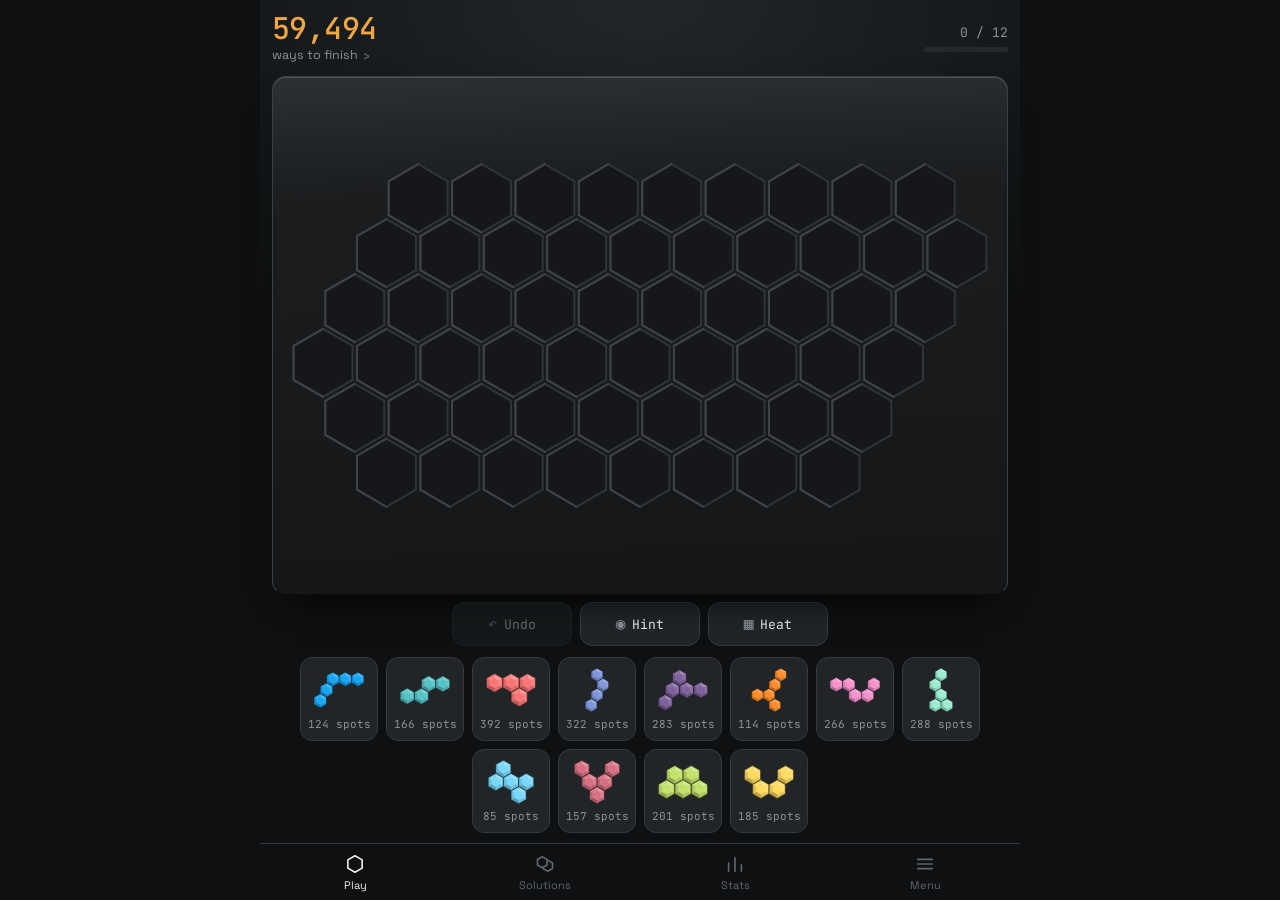
==== commit efcc0139: "Phone-first redesign: one screen, rotated board, piece tray, tabs - Single-screen layout with no pag" ====
--- a/docs/index.html
+++ b/docs/index.html
@@ -21,324 +21,300 @@
 @font-face{font-family:'JetBrains Mono';font-style:normal;font-weight:400;font-display:swap;src:url([data-uri]) format('woff2')}
 @font-face{font-family:'JetBrains Mono';font-style:normal;font-weight:500;font-display:swap;src:url([data-uri]) format('woff2')}
 @font-face{font-family:'JetBrains Mono';font-style:normal;font-weight:700;font-display:swap;src:url([data-uri]) format('woff2')}
+/* One-screen phone app: top bar / board (flex) / action bar / piece tray / tabs.
+   Deliberately dark, like the moulded black tray of the physical puzzle. */
 :root{
-    color-scheme:dark;
-    --tray:#1b1d1f;
-    --tray-edge:#0e1011;
-    --plate:#26292c;
-    --recess:#15171a;
-    --rule:#343a3f;
-    --ink:#eceee9;
-    --muted:#848c93;
-    --dim:#5c646b;
-    --ok:#63d29a;
-    --warn:#f0a742;
-    --bad:#ff8a76;
-    --r:14px;
-    --display:"Space Grotesk",ui-sans-serif,system-ui,sans-serif;
-    --mono:"JetBrains Mono",ui-monospace,"SF Mono",Menlo,monospace;
-  }
-  *{box-sizing:border-box}
-  [hidden]{display:none!important}
-  html,body{margin:0;padding:0}
-  body{
-    background:
-      radial-gradient(120% 80% at 50% -10%, #2a2e32 0%, transparent 60%),
-      var(--tray-edge);
-    color:var(--ink);
-    font-family:var(--display);
-    -webkit-font-smoothing:antialiased;
-    min-height:100svh;
-    padding-top:calc(20px + env(safe-area-inset-top,0px));
-    padding-bottom:calc(48px + env(safe-area-inset-bottom,0px));
-    padding-left:max(16px, env(safe-area-inset-left,0px));
-    padding-right:max(16px, env(safe-area-inset-right,0px));
-  }
-  .wrap{max-width:1120px;margin:0 auto}
-
-  /* ---- masthead ---- */
-  header{
-    display:flex;flex-wrap:wrap;align-items:baseline;gap:8px 20px;
-    padding-bottom:16px;margin-bottom:22px;
-    border-bottom:1px solid var(--rule);
-  }
-  h1{
-    font-size:clamp(20px,3.4vw,30px);font-weight:700;margin:0;
-    letter-spacing:-.025em;
-  }
-  .facts{display:flex;flex-wrap:wrap;gap:18px;margin-left:auto}
-  .fact{font-family:var(--mono);font-size:11px;letter-spacing:.09em;text-transform:uppercase;color:var(--dim)}
-  .fact b{display:block;font-size:16px;font-weight:500;letter-spacing:-.01em;text-transform:none;color:var(--ink);margin-top:3px}
-  .fact b.ok{color:var(--ok)} .fact b.warn{color:var(--warn)}
-
-  /* ---- layout ---- */
-  .cols{display:grid;grid-template-columns:minmax(0,1fr) 268px;gap:24px;align-items:start}
-  @media(max-width:820px){.cols{grid-template-columns:1fr}}
-
-  /* ---- the tray ---- */
-  .tray{
-    background:linear-gradient(178deg,#303438,var(--tray) 30%,#141618);
-    border-radius:var(--r);
-    border:1px solid #3a4045;
-    border-bottom-color:#0b0d0e;
-    padding:16px;
-    box-shadow:0 22px 44px -18px #000, inset 0 1px 0 #4a5157;
-  }
-  .board-svg{display:block;width:100%;height:auto}
-
-  /* ---- controls ---- */
-  .bar{display:flex;flex-wrap:wrap;gap:10px;align-items:center;margin-bottom:16px}
-  .seg{display:inline-flex;background:var(--recess);border:1px solid var(--rule);border-radius:9px;padding:3px;gap:3px}
-  .seg button{
-    appearance:none;border:0;background:transparent;color:var(--muted);
-    font-family:var(--mono);font-size:12px;font-weight:500;letter-spacing:.02em;
-    padding:7px 14px;border-radius:6px;cursor:pointer;transition:background .16s,color .16s;
-  }
-  .seg button:hover{color:var(--ink)}
-  .seg button[aria-pressed=true]{background:#383e44;color:#fff}
-  .seg button:focus-visible,.ghost:focus-visible,summary:focus-visible{outline:2px solid #6fb4ff;outline-offset:2px}
-  .ghost{
-    appearance:none;background:transparent;color:var(--muted);
-    border:1px solid var(--rule);border-radius:9px;
-    font-family:var(--mono);font-size:12px;padding:8px 13px;cursor:pointer;transition:color .16s,border-color .16s;
-  }
-  .ghost:hover{color:var(--ink);border-color:#4c545b}
-  .ghost[aria-pressed=true]{color:#fff;border-color:#5d666e;background:#2b3035}
-
-  /* ---- generator strip ---- */
-  .gen{display:flex;flex-wrap:wrap;gap:12px;align-items:center;margin-bottom:6px}
-  .gen label{font-family:var(--mono);font-size:11px;letter-spacing:.1em;text-transform:uppercase;color:var(--dim)}
-  #clues{-webkit-appearance:none;appearance:none;width:190px;height:4px;border-radius:3px;
-    background:linear-gradient(90deg,#5d666e,#3a4045);outline:none}
-  #clues::-webkit-slider-thumb{-webkit-appearance:none;width:19px;height:19px;border-radius:50%;
-    background:#e9ebe7;border:3px solid #2b3035;cursor:pointer;box-shadow:0 2px 6px #000}
-  #clues::-moz-range-thumb{width:15px;height:15px;border-radius:50%;background:#e9ebe7;
-    border:3px solid #2b3035;cursor:pointer}
-  #clues:focus-visible{outline:2px solid #6fb4ff;outline-offset:6px}
-  #clueval{font-family:var(--mono);font-size:17px;color:var(--ink);min-width:1.6em;text-align:center}
-  .ghost.primary{color:var(--ink);border-color:#5d666e;background:#2b3035}
-  .ghost.primary:hover{background:#343a40}
-  .ghost[disabled]{opacity:.45;cursor:progress}
-  .status{font-family:var(--mono);font-size:11.5px;color:var(--muted)}
-  .hint{font-size:12.5px;color:var(--dim);margin:0 0 16px;max-width:52ch;line-height:1.5}
-
-  .stepper{display:inline-flex;align-items:center;gap:8px}
-  .stepper output{font-family:var(--mono);font-size:12.5px;color:var(--ink);min-width:5em;text-align:center}
-  .fact b.bad{color:var(--bad)}
-  .chip.clue{border-style:dashed}
-  .chip[disabled]{cursor:default}
-  .ghost.act{color:var(--ink);border-color:#4c545b}
-  .changed{fill:none;stroke:#fff;stroke-width:2.2;stroke-opacity:.9}
-  .gem.mine{filter:drop-shadow(0 0 3px rgba(255,255,255,.35))}
-  .preview{pointer-events:none}
-  #board{touch-action:none}
-  .chip{touch-action:none}
-
-  /* ---- piece rail ---- */
-  .rail{background:var(--recess);border:1px solid var(--rule);border-radius:var(--r);padding:14px}
-  .rail h2{
-    font-family:var(--mono);font-size:10.5px;font-weight:500;letter-spacing:.13em;
-    text-transform:uppercase;color:var(--dim);margin:0 0 4px;
-  }
-  .rail p{font-size:12.5px;color:var(--muted);margin:0 0 13px;line-height:1.45}
-  .chips{display:flex;flex-wrap:wrap;gap:7px}
-  .chip{
-    display:flex;align-items:center;gap:8px;
-    background:#212528;border:1px solid #34393e;border-radius:9px;
-    padding:6px 11px 6px 7px;cursor:pointer;
-    transition:border-color .16s,background .16s,opacity .16s;
-  }
-  .chip:hover{border-color:#5a626a;background:#282d31}
-  .chip[data-placed=true]{opacity:.34}
-  .chip[aria-pressed=true]{border-color:#8d97a0;background:#2f353a}
-  .chip svg{display:block;width:26px;height:26px;overflow:visible}
-  .chip span{font-family:var(--mono);font-size:12px;color:var(--ink)}
-
-  /* ---- load panel ---- */
-  details{margin-top:22px;background:var(--recess);border:1px solid var(--rule);border-radius:var(--r)}
-  summary{
-    cursor:pointer;padding:13px 16px;font-family:var(--mono);font-size:12px;
-    letter-spacing:.05em;color:var(--muted);list-style:none;
-  }
-  summary::-webkit-details-marker{display:none}
-  summary::before{content:"+ ";color:var(--dim)}
-  details[open] summary::before{content:"- "}
-  summary:hover{color:var(--ink)}
-  .panel{padding:0 16px 16px}
-  .panel p{font-size:12.5px;color:var(--muted);line-height:1.55;margin:0 0 11px}
-  textarea{
-    width:100%;min-height:130px;background:#0f1113;color:var(--ink);
-    border:1px solid var(--rule);border-radius:9px;padding:11px;
-    font-family:var(--mono);font-size:11.5px;line-height:1.5;resize:vertical;
-  }
-  textarea:focus{outline:2px solid #6fb4ff;outline-offset:1px}
-  .row{display:flex;gap:9px;flex-wrap:wrap;margin-top:10px;align-items:center}
-  input[type=file]{font-family:var(--mono);font-size:11.5px;color:var(--muted);max-width:100%}
-  .msg{font-family:var(--mono);font-size:11.5px;margin-top:9px;min-height:1.2em}
-  .msg.err{color:#ff8a76} .msg.ok{color:var(--ok)}
-
-  /* ---- gems ---- */
-  .cell-empty{fill:var(--recess);stroke:#2f3438;stroke-width:1.1}
-  .cell-lip{fill:none;stroke:#3d4348;stroke-width:1.1;stroke-linecap:round}
-  .gem{transform-origin:center;transform-box:fill-box}
-  .reveal .gem{animation:pop .34s cubic-bezier(.2,1.5,.4,1) backwards}
-  @keyframes pop{from{opacity:0;transform:scale(.72)}to{opacity:1;transform:scale(1)}}
-  .ghosted{opacity:.2}
-  .coord{
-    font-family:var(--mono);font-size:6px;text-anchor:middle;pointer-events:none;
-    fill:#fff;stroke:rgba(0,0,0,.72);stroke-width:1.6px;
-    paint-order:stroke fill;stroke-linejoin:round;
-  }
-  @media(prefers-reduced-motion:reduce){
-    .reveal .gem{animation:none}
-    *{transition-duration:.01ms!important}
-  }
-
-/* ---- play layout ---- */
-.bar + .bar{margin-top:-6px}
-.group{display:inline-flex;flex-wrap:wrap;gap:10px}
-.board-col{display:grid;gap:14px;min-width:0}
-.tray{position:relative}
-.banner{position:absolute;left:16px;right:16px;top:12px;z-index:2;
-  font-family:var(--mono);font-size:12.5px;padding:9px 12px;border-radius:9px;
-  background:rgba(14,16,17,.86);border:1px solid var(--rule);backdrop-filter:blur(4px)}
-.banner.ok{color:var(--ok);border-color:rgba(99,210,154,.45)}
-.banner.bad{color:var(--bad);border-color:rgba(255,138,118,.45)}
-
-/* ---- statistics ---- */
-.stats{display:grid;grid-template-columns:repeat(4,minmax(0,1fr));gap:1px;
-  background:var(--rule);border:1px solid var(--rule);border-radius:var(--r);overflow:hidden}
-.stat{background:var(--recess);padding:12px 14px;display:flex;flex-direction:column;gap:3px;min-width:0}
-.stat span{font-family:var(--mono);font-size:10.5px;letter-spacing:.11em;text-transform:uppercase;color:var(--dim)}
-.stat b{font-family:var(--mono);font-size:20px;font-weight:500;color:var(--ink);font-variant-numeric:tabular-nums;white-space:nowrap;overflow:hidden;text-overflow:ellipsis}
-.stat b.ok{color:var(--ok)} .stat b.warn{color:var(--warn)} .stat b.bad{color:var(--bad)}
-.stat small{font-size:11.5px;color:var(--muted);line-height:1.35}
-.cellinfo{grid-column:1/-1;background:var(--recess);padding:12px 14px;font-size:12.5px;color:var(--muted);min-height:44px}
-.ci-head{color:var(--ink);font-family:var(--mono);font-size:12.5px;margin-bottom:8px}
-.ci-rows{display:grid;gap:6px}
-.ci-row{display:grid;grid-template-columns:12px 92px minmax(0,1fr) 42px;align-items:center;gap:9px;font-family:var(--mono);font-size:12px;color:var(--ink)}
+  color-scheme:dark;
+  --bg:#0e1011;
+  --tray:#1b1d1f;
+  --plate:#26292c;
+  --recess:#15171a;
+  --raised:#212528;
+  --rule:#343a3f;
+  --ink:#eceee9;
+  --muted:#8a9299;
+  --dim:#5f676e;
+  --ok:#63d29a;
+  --warn:#f0a742;
+  --bad:#ff8a76;
+  --focus:#6fb4ff;
+  --r:14px;
+  --display:"Space Grotesk",ui-sans-serif,system-ui,sans-serif;
+  --mono:"JetBrains Mono",ui-monospace,"SF Mono",Menlo,monospace;
+  --gutter-l:max(12px, env(safe-area-inset-left,0px));
+  --gutter-r:max(12px, env(safe-area-inset-right,0px));
+}
+*{box-sizing:border-box;-webkit-tap-highlight-color:transparent}
+[hidden]{display:none!important}
+html,body{height:100%;margin:0}
+body{background:var(--bg);color:var(--ink);font-family:var(--display);-webkit-font-smoothing:antialiased;
+  overflow:hidden;overscroll-behavior:none;-webkit-user-select:none;user-select:none}
+button{font:inherit;color:inherit}
+button:focus-visible,summary:focus-visible,input:focus-visible,textarea:focus-visible{outline:2px solid var(--focus);outline-offset:2px}
+
+.app{height:100%;max-width:760px;margin:0 auto;display:flex;flex-direction:column;position:relative;
+  background:radial-gradient(120% 60% at 50% 0%, #22262a 0%, transparent 70%), var(--bg)}
+
+/* ---- top bar ---- */
+.top{display:flex;align-items:center;gap:14px;
+  padding-top:calc(8px + env(safe-area-inset-top,0px));padding-bottom:8px;
+  padding-left:var(--gutter-l);padding-right:var(--gutter-r)}
+.count{appearance:none;background:none;border:0;padding:4px 0;text-align:left;cursor:pointer;display:flex;flex-direction:column;min-width:0;flex:1}
+.count-num{font-family:var(--mono);font-size:26px;font-weight:500;letter-spacing:-.02em;font-variant-numeric:tabular-nums;line-height:1.1}
+.count-sub{font-size:12.5px;color:var(--muted);display:flex;align-items:center;gap:5px}
+.count-sub::after{content:"›";font-size:15px;color:var(--dim)}
+.count.ok .count-num{color:var(--ok)} .count.warn .count-num{color:var(--warn)} .count.bad .count-num{color:var(--bad)}
+.placed{display:flex;flex-direction:column;align-items:flex-end;gap:6px;font-family:var(--mono);font-size:13px;color:var(--muted);font-variant-numeric:tabular-nums}
+.meter{width:84px;height:5px;border-radius:3px;background:var(--plate);overflow:hidden;display:block}
+.meter span{display:block;height:100%;width:0;background:var(--ok);border-radius:3px;transition:width .25s}
+
+/* ---- board stage ---- */
+.stage{flex:1;min-height:0;position:relative;margin:0 var(--gutter-r) 0 var(--gutter-l);
+  background:linear-gradient(178deg,#2c3034,var(--tray) 22%,#141618);border-radius:var(--r);
+  border:1px solid #3a4045;border-bottom-color:#0b0d0e;box-shadow:0 18px 36px -18px #000, inset 0 1px 0 #4a5157;
+  touch-action:none}
+.board-svg{position:absolute;inset:8px;width:calc(100% - 16px);height:calc(100% - 16px);display:block}
+.toast{position:absolute;left:10px;right:10px;bottom:10px;z-index:3;font-size:13.5px;padding:10px 13px;border-radius:11px;
+  background:rgba(14,16,17,.9);border:1px solid var(--rule);backdrop-filter:blur(6px);-webkit-backdrop-filter:blur(6px);pointer-events:none}
+.toast.ok{color:var(--ok);border-color:rgba(99,210,154,.5)}
+.toast.bad{color:var(--bad);border-color:rgba(255,138,118,.5)}
+.cellcard{position:absolute;left:10px;right:10px;bottom:10px;z-index:3;padding:12px 48px 12px 13px;border-radius:12px;
+  background:rgba(18,20,22,.94);border:1px solid var(--rule);backdrop-filter:blur(6px);-webkit-backdrop-filter:blur(6px)}
+.cellcard .x{position:absolute;right:6px;top:6px}
+.ci-head{font-size:13.5px;margin-bottom:9px}
+.ci-rows{display:grid;gap:7px}
+.ci-row{display:grid;grid-template-columns:12px 84px minmax(0,1fr) 40px;align-items:center;gap:9px;font-family:var(--mono);font-size:12px}
 .ci-row i{width:12px;height:12px;border-radius:3px;display:block}
 .ci-row b{height:6px;border-radius:3px;background:var(--plate);overflow:hidden;display:block}
 .ci-row u{display:block;height:100%;border-radius:3px}
 .ci-row em{font-style:normal;text-align:right;color:var(--muted);font-variant-numeric:tabular-nums}
-@media(max-width:560px){ .stats{grid-template-columns:repeat(2,minmax(0,1fr))} .ci-row{grid-template-columns:12px 80px minmax(0,1fr) 38px} }
-
-/* ---- rail additions ---- */
-.rail h2.sub{margin-top:18px}
-.chip em{font-style:normal;font-family:var(--mono);font-size:10.5px;color:var(--muted);
-  border:1px solid var(--rule);border-radius:6px;padding:1px 6px;margin-left:2px;font-variant-numeric:tabular-nums}
-.chip.locked em{color:var(--ok);border-color:rgba(99,210,154,.5)}
-.chip[data-placed=true] em{border-color:transparent}
-.start{display:flex;flex-wrap:wrap;gap:8px;margin-bottom:12px}
-.rail .gen{margin-bottom:10px}
-.rail #clues{width:120px;flex:1}
-.rail #btn-new{width:100%}
-.rail .status{margin:8px 0 0;min-height:1.2em}
-.install{display:flex;gap:10px;align-items:center;margin-top:8px;flex-wrap:wrap}
-.pwa{display:inline-flex;align-items:center;gap:7px;font-family:var(--mono);font-size:11.5px;color:var(--dim)}
+
+/* ---- action bar ---- */
+.actions{height:58px;flex:none;display:flex;align-items:center;padding:0 var(--gutter-r) 0 var(--gutter-l)}
+.act-row{display:flex;gap:8px;width:100%;align-items:center;justify-content:center}
+.pill{appearance:none;border:1px solid var(--rule);background:var(--raised);color:var(--ink);border-radius:12px;
+  min-height:44px;padding:0 15px;font-family:var(--mono);font-size:13px;display:inline-flex;align-items:center;justify-content:center;gap:7px;cursor:pointer}
+.pill:active{background:#2c3135}
+.pill .ic{font-size:16px;line-height:1;color:var(--muted)}
+.pill.big{flex:1;max-width:150px;font-size:14px}
+.pill.big .ic{font-size:19px;color:var(--ink)}
+.pill[aria-pressed=true]{border-color:#7d878f;background:#30363b}
+.pill[aria-pressed=true] .ic{color:var(--ok)}
+.pill[disabled]{opacity:.38}
+.pill.primary{background:#e9ebe7;color:#141618;border-color:#e9ebe7;font-weight:500}
+.pill.wide{flex:1}
+.pill.sq{width:44px;padding:0;font-size:18px}
+.act-row .pill:not(.big){flex:1;max-width:120px}
+.solpos{font-family:var(--mono);font-size:13px;color:var(--muted);text-align:center;min-width:9em;font-variant-numeric:tabular-nums}
+
+/* ---- piece tray ---- */
+.tray{display:flex;gap:8px;overflow-x:auto;overflow-y:hidden;padding:4px var(--gutter-r) 10px var(--gutter-l);
+  scroll-snap-type:x proximity;touch-action:pan-x;scrollbar-width:none;flex:none}
+.tray::-webkit-scrollbar{display:none}
+.card{flex:none;width:72px;height:84px;scroll-snap-align:start;appearance:none;border:1px solid #34393e;background:var(--raised);
+  border-radius:12px;display:flex;flex-direction:column;align-items:center;justify-content:center;gap:5px;padding:6px 4px;cursor:grab;touch-action:pan-x}
+.card svg{width:52px;height:44px;display:block;overflow:visible;pointer-events:none}
+.card em{font-style:normal;font-family:var(--mono);font-size:11px;color:var(--muted);font-variant-numeric:tabular-nums;pointer-events:none;white-space:nowrap}
+.card[data-placed=true]{opacity:.38}
+.card[aria-pressed=true]{border-color:#c9ced2;background:#30363b;box-shadow:0 0 0 1px #c9ced2 inset;opacity:1}
+.card.locked em{color:var(--ok)}
+.browse-note{font-size:12.5px;color:var(--muted);text-align:center;padding:6px var(--gutter-r) 14px var(--gutter-l);line-height:1.45;height:98px;flex:none;display:flex;align-items:center;justify-content:center}
+
+/* ---- tab bar ---- */
+.tabs{flex:none;display:grid;grid-template-columns:repeat(4,1fr);border-top:1px solid var(--rule);background:rgba(14,16,17,.96);
+  padding-bottom:env(safe-area-inset-bottom,0px);padding-left:env(safe-area-inset-left,0px);padding-right:env(safe-area-inset-right,0px)}
+.tab{appearance:none;background:none;border:0;min-height:56px;display:flex;flex-direction:column;align-items:center;justify-content:center;gap:3px;
+  font-size:11px;color:var(--dim);cursor:pointer}
+.tab .ic{width:22px;height:22px;fill:none;stroke:currentColor;stroke-width:1.8;stroke-linecap:round;stroke-linejoin:round}
+.tab[aria-current=page]{color:var(--ink)}
+
+/* ---- sheets ---- */
+.scrim{position:absolute;inset:0;background:rgba(0,0,0,.5);z-index:20}
+.sheet{position:absolute;left:0;right:0;bottom:0;z-index:21;max-height:86%;overflow-y:auto;overscroll-behavior:contain;
+  background:#17191b;border-top:1px solid var(--rule);border-radius:18px 18px 0 0;
+  padding:6px var(--gutter-r) calc(18px + env(safe-area-inset-bottom,0px)) var(--gutter-l);
+  -webkit-user-select:text;user-select:text;animation:rise .22s ease-out}
+@keyframes rise{from{transform:translateY(30px);opacity:.4}to{transform:none;opacity:1}}
+.grip{width:40px;height:5px;border-radius:3px;background:#3d4348;margin:4px auto 8px}
+.sheet-head{display:flex;align-items:center;justify-content:space-between;margin-bottom:10px}
+.sheet h2{font-size:20px;margin:0;letter-spacing:-.02em}
+.sheet h3{font-family:var(--mono);font-size:11px;font-weight:500;letter-spacing:.12em;text-transform:uppercase;color:var(--dim);margin:20px 0 8px}
+.note{font-size:12.5px;color:var(--muted);line-height:1.5;margin:6px 0}
+.x{appearance:none;background:var(--raised);border:1px solid var(--rule);color:var(--muted);width:36px;height:36px;border-radius:50%;font-size:20px;line-height:1;cursor:pointer}
+.tiles{display:grid;grid-template-columns:repeat(2,minmax(0,1fr));gap:1px;background:var(--rule);border:1px solid var(--rule);border-radius:12px;overflow:hidden}
+.tile{background:var(--recess);padding:12px 13px;display:flex;flex-direction:column;gap:3px;min-width:0}
+.tile span{font-family:var(--mono);font-size:10.5px;letter-spacing:.1em;text-transform:uppercase;color:var(--dim)}
+.tile b{font-family:var(--mono);font-size:21px;font-weight:500;font-variant-numeric:tabular-nums;white-space:nowrap;overflow:hidden;text-overflow:ellipsis}
+.tile b.ok{color:var(--ok)} .tile b.warn{color:var(--warn)} .tile b.bad{color:var(--bad)}
+.tile small{font-size:11.5px;color:var(--muted);line-height:1.35}
+.spots{display:grid;gap:6px}
+.spot{display:grid;grid-template-columns:40px 92px minmax(0,1fr) 64px;align-items:center;gap:10px;font-family:var(--mono);font-size:12.5px}
+.spot svg{width:40px;height:28px;display:block;overflow:visible}
+.spot b{height:6px;border-radius:3px;background:var(--plate);overflow:hidden;display:block}
+.spot u{display:block;height:100%;border-radius:3px}
+.spot em{font-style:normal;text-align:right;color:var(--muted);font-variant-numeric:tabular-nums}
+.spot.locked em{color:var(--ok)}
+.spot.placed{opacity:.45}
+.menu-row{display:flex;gap:8px;flex-wrap:wrap}
+.deal{display:flex;align-items:center;gap:8px;margin-top:10px}
+.deal-label{font-size:13.5px;color:var(--muted);margin-right:auto}
+.deal output{font-family:var(--mono);font-size:18px;min-width:1.6em;text-align:center}
+.toggles{display:grid;border:1px solid var(--rule);border-radius:12px;overflow:hidden}
+.tgl{display:grid;grid-template-columns:1fr auto;grid-template-rows:auto auto;column-gap:12px;padding:11px 13px;background:var(--recess);cursor:pointer}
+.tgl + .tgl{border-top:1px solid var(--rule)}
+.tgl span{font-size:14.5px}
+.tgl small{grid-column:1;font-size:12px;color:var(--muted)}
+.tgl input{grid-column:2;grid-row:1/3;align-self:center;appearance:none;-webkit-appearance:none;width:46px;height:28px;border-radius:14px;background:#3a4045;position:relative;cursor:pointer;margin:0;transition:background .15s}
+.tgl input::after{content:"";position:absolute;top:3px;left:3px;width:22px;height:22px;border-radius:50%;background:#e9ebe7;transition:transform .15s}
+.tgl input:checked{background:var(--ok)}
+.tgl input:checked::after{transform:translateX(18px)}
+details{margin-top:18px;border:1px solid var(--rule);border-radius:12px;padding:0 13px}
+summary{cursor:pointer;padding:12px 0;font-size:14px;color:var(--muted)}
+details[open]{padding-bottom:13px}
+details input[type=file]{font-family:var(--mono);font-size:12px;color:var(--muted);max-width:100%;margin:6px 0}
+textarea{width:100%;min-height:110px;background:#0f1113;color:var(--ink);border:1px solid var(--rule);border-radius:9px;padding:10px;
+  font-family:var(--mono);font-size:12px;line-height:1.5;resize:vertical;margin:6px 0 8px}
+code{font-family:var(--mono);font-size:.92em}
+.msg{font-family:var(--mono);font-size:12px;margin-top:8px;min-height:1.2em}
+.msg.err{color:var(--bad)} .msg.ok{color:var(--ok)}
+.pwa{display:inline-flex;align-items:center;gap:7px;font-family:var(--mono);font-size:12px;color:var(--muted)}
 .pwa .dot{width:7px;height:7px;border-radius:50%;background:var(--ok);box-shadow:0 0 6px var(--ok)}
 .pwa.off .dot{background:var(--warn);box-shadow:0 0 6px var(--warn)}
 
 /* ---- board marks ---- */
+.cell-empty{fill:var(--recess);stroke:#2f3438;stroke-width:1.1}
+.cell-lip{fill:none;stroke:#3d4348;stroke-width:1.1;stroke-linecap:round}
+.gem{transform-origin:center;transform-box:fill-box}
+.reveal .gem{animation:pop .3s cubic-bezier(.2,1.5,.4,1) backwards}
+@keyframes pop{from{opacity:0;transform:scale(.75)}to{opacity:1;transform:scale(1)}}
 .pin{fill:#fff;fill-opacity:.85;stroke:rgba(0,0,0,.5);stroke-width:.8;pointer-events:none}
 .selcell{fill:none;stroke:#fff;stroke-width:2;stroke-dasharray:3 2;pointer-events:none}
-.bad-cell{fill:rgba(255,90,70,.18);stroke:#ff5a46;stroke-width:2}
-.heat{pointer-events:none}
-.ghost[disabled]{opacity:.4;cursor:default}
-
-@media(max-width:560px){
-  header{flex-direction:column;align-items:stretch}
-  .facts{margin-left:0;justify-content:space-between}
-}
+.changed{fill:none;stroke:#fff;stroke-width:2.2;stroke-opacity:.9}
+.bad-cell{fill:rgba(255,90,70,.2);stroke:#ff5a46;stroke-width:2}
+.heat,.preview{pointer-events:none}
+.coord{font-family:var(--mono);font-size:6px;text-anchor:middle;dominant-baseline:middle;pointer-events:none;
+  fill:#fff;stroke:rgba(0,0,0,.72);stroke-width:1.6px;paint-order:stroke fill;stroke-linejoin:round}
+
+/* wide screens: room to breathe */
+@media(min-width:700px){
+  .count-num{font-size:30px}
+  .tray{justify-content:center;flex-wrap:wrap;overflow:visible}
+  .card{width:78px}
+}
+@media(prefers-reduced-motion:reduce){ .reveal .gem,.sheet{animation:none} *{transition-duration:.01ms!important} }
 
 </style>
 </head>
 <body>
-<div class="wrap">
-
-  <header>
-    <h1 id="title">Hex Puzzle Lab</h1>
-    <div class="facts">
-      <div class="fact">Placed<b id="f-placed">0 / 12</b></div>
-      <div class="fact">Empty cells<b id="f-empty">56</b></div>
-      <div class="fact">Completions<b id="f-count">…</b></div>
+<div class="app" id="app">
+
+  <header class="top">
+    <button class="count" id="count" aria-label="Open statistics">
+      <span class="count-num" id="count-num">…</span>
+      <span class="count-sub" id="count-sub">counting</span>
+    </button>
+    <div class="placed" aria-label="Pieces placed">
+      <span id="placed-txt">0 / 12</span>
+      <span class="meter"><span id="placed-bar"></span></span>
     </div>
   </header>
 
-  <div class="bar">
-    <div class="seg" role="group" aria-label="Mode">
-      <button id="btn-play" aria-pressed="true">Play</button>
-      <button id="btn-browse" aria-pressed="false">Completions</button>
+  <main class="stage" id="stage">
+    <svg id="board" class="board-svg" role="img" aria-label="Puzzle board" preserveAspectRatio="xMidYMid meet"></svg>
+    <div class="toast" id="toast" hidden></div>
+    <div class="cellcard" id="cellcard" hidden>
+      <button class="x" id="cellcard-x" aria-label="Close">&times;</button>
+      <div id="cellcard-body"></div>
     </div>
-    <span class="stepper" id="stepper" hidden>
-      <button class="ghost" id="btn-prev" aria-label="Previous completion">&#9664;</button>
-      <output id="solpos">1 / 1</output>
-      <button class="ghost" id="btn-next" aria-label="Next completion">&#9654;</button>
-    </span>
-    <span class="group" id="play-tools">
-      <button class="ghost act" id="btn-turn" title="Rotate 60&deg; (R)">&#8635; Turn</button>
-      <button class="ghost act" id="btn-flip" title="Mirror (F)">&#8646; Flip</button>
-      <button class="ghost" id="btn-undo" title="Take back the last piece (Ctrl+Z)">Undo</button>
-    </span>
+  </main>
+
+  <div class="actions" id="actions">
+    <div class="act-row" id="act-idle">
+      <button class="pill" id="btn-undo"><span class="ic">&#8630;</span>Undo</button>
+      <button class="pill" id="btn-hint" aria-pressed="false"><span class="ic">&#9673;</span>Hint</button>
+      <button class="pill" id="btn-heat" aria-pressed="false"><span class="ic">&#9638;</span>Heat</button>
+    </div>
+    <div class="act-row" id="act-held" hidden>
+      <button class="pill big" id="btn-turn"><span class="ic">&#8635;</span>Turn</button>
+      <button class="pill big" id="btn-flip"><span class="ic">&#8646;</span>Flip</button>
+      <button class="pill" id="btn-putback"><span class="ic">&times;</span>Put back</button>
+    </div>
+    <div class="act-row" id="act-browse" hidden>
+      <button class="pill big" id="btn-prev" aria-label="Previous completion">&#9664;</button>
+      <output class="solpos" id="solpos">1 / 1</output>
+      <button class="pill big" id="btn-next" aria-label="Next completion">&#9654;</button>
+    </div>
   </div>
 
-  <div class="bar">
-    <button class="ghost" id="btn-hint" aria-pressed="false" title="Mark the spots that still lead to a solution">Hint</button>
-    <button class="ghost" id="btn-heat" aria-pressed="false" title="Colour each empty cell by the piece that fills it most often">Heat map</button>
-    <button class="ghost" id="btn-coords" aria-pressed="false">Coordinates</button>
-    <button class="ghost" id="btn-download">Download JSON</button>
-  </div>
-
-  <div class="cols">
-    <div class="board-col">
-      <div class="tray" id="tray">
-        <div class="banner" id="banner" hidden></div>
-        <svg id="board" class="board-svg" role="img" aria-label="Puzzle board"></svg>
-      </div>
-
-      <section class="stats" aria-label="Statistics">
-        <div class="stat"><span>Completions</span><b id="s-count">…</b><small id="s-count-note"></small></div>
-        <div class="stat"><span>Pieces locked</span><b id="s-locked">…</b><small>same spot in every completion</small></div>
-        <div class="stat"><span>Cells settled</span><b id="s-settled">…</b><small>always the same piece</small></div>
-        <div class="stat"><span>Search</span><b id="s-search">…</b><small id="s-search-note"></small></div>
-        <div class="cellinfo" id="cellinfo">Tap an empty cell to see which pieces can fill it.</div>
-      </section>
+  <div class="tray" id="tray" aria-label="Pieces"></div>
+  <div class="browse-note" id="browse-note" hidden>Swipe the board or use the arrows. Ringed cells changed from the previous completion.</div>
+
+  <nav class="tabs" aria-label="Sections">
+    <button class="tab" id="tab-play" aria-current="page"><svg class="ic" viewBox="0 0 24 24"><path d="M12 3l7.8 4.5v9L12 21l-7.8-4.5v-9z"/></svg>Play</button>
+    <button class="tab" id="tab-browse"><svg class="ic" viewBox="0 0 24 24"><path d="M9 4l5.2 3v6L9 16l-5.2-3V7z"/><path d="M15 8l5.2 3v6L15 20l-5.2-3"/></svg>Solutions</button>
+    <button class="tab" id="tab-stats"><svg class="ic" viewBox="0 0 24 24"><path d="M5 20V11M12 20V5M19 20v-7"/></svg>Stats</button>
+    <button class="tab" id="tab-menu"><svg class="ic" viewBox="0 0 24 24"><path d="M4 7h16M4 12h16M4 17h16"/></svg>Menu</button>
+  </nav>
+
+  <div class="scrim" id="scrim" hidden></div>
+
+  <section class="sheet" id="sheet-stats" aria-label="Statistics" hidden>
+    <div class="grip"></div>
+    <div class="sheet-head"><h2>Statistics</h2><button class="x" data-close aria-label="Close">&times;</button></div>
+    <div class="tiles">
+      <div class="tile"><span>Completions</span><b id="s-count">…</b><small id="s-count-note"></small></div>
+      <div class="tile"><span>Pieces locked</span><b id="s-locked">…</b><small>same spot in every completion</small></div>
+      <div class="tile"><span>Cells settled</span><b id="s-settled">…</b><small>always the same piece</small></div>
+      <div class="tile"><span>Search</span><b id="s-search">…</b><small id="s-search-note"></small></div>
     </div>
-
-    <aside class="rail">
-      <h2>Pieces</h2>
-      <p id="rail-note">Pick a piece and drag it onto the board. Tap a piece on the board to pick it back up.</p>
-      <div class="chips" id="chips"></div>
-
-      <h2 class="sub">Start from</h2>
-      <div class="start">
-        <button class="ghost" id="btn-empty">Empty board</button>
-        <button class="ghost" id="btn-reset" title="Back to the dealt clues">Back to clues</button>
-      </div>
-      <div class="gen">
-        <label for="clues">Clues</label>
-        <input type="range" id="clues" min="1" max="11" value="4">
-        <output id="clueval" for="clues">4</output>
-      </div>
-      <button class="ghost primary" id="btn-new">Deal a challenge</button>
-      <p class="status" id="genstatus" role="status"></p>
-      <div class="install">
-        <button class="ghost" id="btn-install" hidden>Install app</button>
-        <span class="pwa" id="pwa" hidden><span class="dot"></span><span id="pwatext">ready offline</span></span>
-      </div>
-    </aside>
-  </div>
-
-  <details>
-    <summary>Load a different puzzle</summary>
-    <div class="panel">
-      <p>Use a <code>polyhex/1</code> file from the toolkit (<code>python3 tools/puzzle_io.py --export puzzle.json</code>). Pick the file or paste it below.</p>
-      <div class="row"><input type="file" id="file" accept=".json,application/json"></div>
-      <textarea id="paste" spellcheck="false" placeholder='{"schema":"polyhex/1","name":"…","board":[[0,0]],"pieces":[…]}'></textarea>
-      <div class="row"><button class="ghost" id="btn-load">Load pasted puzzle</button></div>
+    <h3>Spots per piece</h3>
+    <p class="note">How many different positions each piece takes across all completions. Fewer spots means less freedom.</p>
+    <div class="spots" id="spots"></div>
+    <p class="note">Tap any empty cell on the board to see which pieces can fill it.</p>
+  </section>
+
+  <section class="sheet" id="sheet-menu" aria-label="Menu" hidden>
+    <div class="grip"></div>
+    <div class="sheet-head"><h2>Menu</h2><button class="x" data-close aria-label="Close">&times;</button></div>
+
+    <h3>New game</h3>
+    <div class="menu-row">
+      <button class="pill wide" id="btn-empty">Empty board</button>
+      <button class="pill wide" id="btn-reset">Back to clues</button>
+    </div>
+    <div class="deal">
+      <span class="deal-label">Clues</span>
+      <button class="pill sq" id="clue-minus" aria-label="Fewer clues">&minus;</button>
+      <output id="clueval">4</output>
+      <button class="pill sq" id="clue-plus" aria-label="More clues">+</button>
+      <button class="pill primary" id="btn-new">Deal</button>
+    </div>
+    <p class="note" id="genstatus" role="status">Deals the chosen number of pieces from a random solution.</p>
+
+    <h3>Board</h3>
+    <div class="toggles">
+      <label class="tgl"><span>Hint</span><small>mark spots that still lead to a solution</small><input type="checkbox" id="opt-hint"></label>
+      <label class="tgl"><span>Heat map</span><small>tint empty cells by their most likely piece</small><input type="checkbox" id="opt-heat"></label>
+      <label class="tgl"><span>Coordinates</span><small>show q,r on every cell</small><input type="checkbox" id="opt-coords"></label>
+      <label class="tgl"><span>Vibration</span><small>buzz when a piece lands or won't fit</small><input type="checkbox" id="opt-buzz" checked></label>
+    </div>
+
+    <h3>App</h3>
+    <div class="menu-row">
+      <button class="pill wide" id="btn-install" hidden>Install app</button>
+      <button class="pill wide" id="btn-download">Save position as JSON</button>
+    </div>
+    <p class="note"><span class="pwa" id="pwa" hidden><span class="dot"></span><span id="pwatext">ready offline</span></span></p>
+
+    <details>
+      <summary>Load a different puzzle</summary>
+      <p class="note">Use a <code>polyhex/1</code> file from the toolkit. Pick the file or paste it below.</p>
+      <input type="file" id="file" accept=".json,application/json">
+      <textarea id="paste" spellcheck="false" placeholder='{"schema":"polyhex/1", …}'></textarea>
+      <button class="pill" id="btn-load">Load pasted puzzle</button>
       <div class="msg" id="msg"></div>
-    </div>
-  </details>
+    </details>
+  </section>
 
 </div>
 
@@ -737,509 +713,523 @@
     (pl.pieceBit&u)===0 && (pl.lo&cLo)===0 && (pl.hi&cHi)===0);
 }
 
-/* Hex Puzzle Lab — the page.
+/* Hex Puzzle Lab — phone-first UI.
    Injected by build.py before this file runs:
      DEFAULT_DOC      the polyhex/1 puzzle
      EMPTY_ANALYSIS   precomputed stats for the empty board (or null)
      BUILD            {preview:boolean}
-   The solver (solver.js) is loaded as a normal script for quick checks, and its
-   source text is also handed to a background worker (worker.js) for full counts. */
+   solver.js runs here for quick checks; its source is also handed to a
+   background worker (worker.js) that does the full counts. */
 
 const $ = id => document.getElementById(id);
 const KEEP = 300;            // completions kept for browsing
-const ANALYZE_DELAY = 220;   // ms to wait after a move before recounting
+const ANALYZE_DELAY = 220;   // ms after a move before recounting
+const LIFT_PX = 64;          // touch drags float the piece this far above the finger
 
 /* ---------- state ---------- */
-let doc_ = null, PZ = null, colours = {}, labels = {}, byKey = new Map();
-let given = [];              // placements on the board, oldest first
-let dealt = new Set();       // placement idx that came from a deal
-let dealtList = [];
-let mode = "play";           // "play" | "browse"
-let held = null;             // {id, cells} piece in hand, normalised
-let hoverQR = null, grab = [0,0], dragging = false;
-let downAt = null, liftedNow = false;
-let hintOn = false, heatOn = false, showCoords = false;
-let selCell = null;
-let A = null;                // current analysis
-let D = null;                // statistics derived from A
-let solIdx = 0, prevSol = null;
-let syncViable = null;       // hint fallback while the count is still running
-
-/* ---------- hex geometry ---------- */
-const R = 20, SQ3 = Math.sqrt(3);
-const centre = (q,r) => ({x:R*SQ3*(q+r/2), y:R*1.5*r});
-function corners(cx,cy,rad){const p=[];for(let i=0;i<6;i++){const a=Math.PI/180*(60*i-90);p.push([cx+rad*Math.cos(a),cy+rad*Math.sin(a)]);}return p;}
-function pixelToAxial(x,y){
-  const rf=(2/3*y)/R, qf=(SQ3/3*x - y/3)/R;
+let doc_=null, PZ=null, colours={}, labels={}, byKey=new Map();
+let given=[], dealt=new Set(), dealtList=[];
+let mode="play";             // "play" | "browse"
+let held=null;               // {id, cells} the piece in hand, normalised
+let hoverQR=null, grab=[0,0];
+let gesture=null;            // the pointer gesture in progress
+let hintOn=false, heatOn=false, showCoords=false, buzzOn=true;
+let selCell=null, A=null, D=null, solIdx=0, prevSol=null, syncViable=null;
+let clueN=4, openSheet=null;
+
+/* ---------- geometry ----------
+   Axial (q,r) on a pointy-top lattice. On a tall screen the whole board is
+   turned 90° so it fills the height: ROT swaps the drawing axes, and
+   pixelToAxial undoes it, so the rest of the code never knows. */
+const R=20, SQ3=Math.sqrt(3);
+let ROT=false;
+const base=(q,r)=>({x:R*SQ3*(q+r/2), y:R*1.5*r});
+const centre=(q,r)=>{ const p=base(q,r); return ROT?{x:-p.y,y:p.x}:p; };
+function corners(cx,cy,rad){const off=ROT?0:-90,p=[];for(let i=0;i<6;i++){const a=Math.PI/180*(60*i+off);p.push([cx+rad*Math.cos(a),cy+rad*Math.sin(a)]);}return p;}
+function pixelToAxial(X,Y){
+  const x=ROT?Y:X, y=ROT?-X:Y;
+  const rf=(2/3*y)/R, qf=(SQ3/3*x-y/3)/R;
   let cx=qf, cz=rf, cy=-cx-cz;
   let rx=Math.round(cx), ry=Math.round(cy), rz=Math.round(cz);
   const dx=Math.abs(rx-cx), dy=Math.abs(ry-cy), dz=Math.abs(rz-cz);
   if(dx>dy&&dx>dz) rx=-ry-rz; else if(dy>dz) ry=-rx-rz; else rz=-rx-ry;
   return [rx,rz];
 }
-const norm = cs => {const a=Math.min(...cs.map(c=>c[0])),b=Math.min(...cs.map(c=>c[1])); return cs.map(c=>[c[0]-a,c[1]-b]);};
-const rot60js = cs => cs.map(([q,r])=>[-r,q+r]);
-const reflectjs = cs => cs.map(([q,r])=>[r,q]);
-const shapeKey = cs => norm(cs).map(c=>c[0]+","+c[1]).sort().join(";");
-const cellKey = c => c[0]+","+c[1];
-const plKey = (piece,cells) => piece+"|"+cells.map(cellKey).sort().join(";");
-const path = p => "M"+p.map(v=>v[0].toFixed(2)+","+v[1].toFixed(2)).join("L")+"Z";
-const SVGNS = "http://www.w3.org/2000/svg";
+const norm=cs=>{const a=Math.min(...cs.map(c=>c[0])),b=Math.min(...cs.map(c=>c[1]));return cs.map(c=>[c[0]-a,c[1]-b]);};
+const rot60js=cs=>cs.map(([q,r])=>[-r,q+r]);
+const reflectjs=cs=>cs.map(([q,r])=>[r,q]);
+const shapeKey=cs=>norm(cs).map(c=>c[0]+","+c[1]).sort().join(";");
+const cellKey=c=>c[0]+","+c[1];
+const plKey=(piece,cells)=>piece+"|"+cells.map(cellKey).sort().join(";");
+const path=p=>"M"+p.map(v=>v[0].toFixed(2)+","+v[1].toFixed(2)).join("L")+"Z";
+const SVGNS="http://www.w3.org/2000/svg";
 function el(t,a){const n=document.createElementNS(SVGNS,t);for(const k in a)n.setAttribute(k,a[k]);return n;}
 function hexToRgb(h){const n=parseInt(h.slice(1),16);return[n>>16&255,n>>8&255,n&255];}
 function shade(hex,amt){const[r,g,b]=hexToRgb(hex);const f=c=>Math.round(amt>0?c+(255-c)*amt:c*(1+amt));return`rgb(${f(r)},${f(g)},${f(b)})`;}
-const fmt = n => n.toLocaleString("en-US");
-function compact(n){ return n>=1e9?(n/1e9).toFixed(1)+"B": n>=1e6?(n/1e6).toFixed(1)+"M": n>=1e4?Math.round(n/1e3)+"k": fmt(n); }
+const fmt=n=>n.toLocaleString("en-US");
+const compact=n=>n>=1e9?(n/1e9).toFixed(1)+"B":n>=1e6?(n/1e6).toFixed(1)+"M":n>=1e4?Math.round(n/1e3)+"k":fmt(n);
 function anchorIndex(cells){
   const cx=cells.reduce((a,c)=>a+c[0],0)/cells.length, cy=cells.reduce((a,c)=>a+c[1],0)/cells.length;
   let best=0,bd=1e9; cells.forEach((c,i)=>{const d=(c[0]-cx)**2+(c[1]-cy)**2; if(d<bd){bd=d;best=i;}}); return best;
 }
+function buzz(p){ if(buzzOn && navigator.vibrate) try{ navigator.vibrate(p); }catch(_){} }
 
 /* ---------- gem ---------- */
+const LIFT=[0.26,0.10,-0.10,-0.26,-0.12,0.08];
 function drawPiece(parent,cells,colour,cls){
   const g=el("g",{class:"gem"+(cls?" "+cls:"")});
+  // keep the light coming from the upper left when the board is turned
+  const lift = ROT ? LIFT.map((_,i)=>(LIFT[(i+1)%6]+LIFT[(i+2)%6])/2) : LIFT;
   cells.forEach(([q,r])=>{const{x,y}=centre(q,r); g.appendChild(el("path",{d:path(corners(x,y,R)),fill:shade(colour,-0.55)}));});
   cells.forEach(([q,r])=>{const{x,y}=centre(q,r);
     const o=corners(x,y,R*0.90), i2=corners(x,y,R*0.52);
     g.appendChild(el("path",{d:path(o),fill:shade(colour,-0.22)}));
-    const lift=[0.26,0.10,-0.10,-0.26,-0.12,0.08];
     for(let i=0;i<6;i++){const j=(i+1)%6; g.appendChild(el("path",{d:path([o[i],o[j],i2[j],i2[i]]),fill:shade(colour,lift[i])}));}
     g.appendChild(el("path",{d:path(i2),fill:colour}));
     g.appendChild(el("path",{d:path(i2),fill:"none",stroke:shade(colour,0.34),"stroke-width":0.9}));
   });
   parent.appendChild(g); return g;
 }
+function fitViewBox(svg,cells,pad){
+  let a=1e9,b=-1e9,c=1e9,d=-1e9;
+  cells.forEach(([q,r])=>{const p=centre(q,r);a=Math.min(a,p.x);b=Math.max(b,p.x);c=Math.min(c,p.y);d=Math.max(d,p.y);});
+  svg.setAttribute("viewBox",`${a-pad} ${c-pad} ${b-a+2*pad} ${d-c+2*pad}`);
+}
+function pieceIcon(cells,colour){ const s=el("svg",{}); fitViewBox(s,cells,R); drawPiece(s,cells,colour); return s; }
 
 /* ---------- board queries ---------- */
-function occupancy(list){ const m=new Map(); list.forEach(p=>p.cells.forEach(c=>m.set(cellKey(c),p))); return m; }
-function emptyCells(){ const occ=occupancy(given); return doc_.board.filter(c=>!occ.has(cellKey(c))); }
+function occupancy(list){const m=new Map(); list.forEach(p=>p.cells.forEach(c=>m.set(cellKey(c),p))); return m;}
+function emptyCells(){const o=occupancy(given); return doc_.board.filter(c=>!o.has(cellKey(c)));}
 function previewCells(){
-  const cs=held.cells, ai=anchorIndex(cs);
-  const tq=hoverQR[0]-grab[0], tr=hoverQR[1]-grab[1];
-  const dq=tq-cs[ai][0], dr=tr-cs[ai][1];
-  return cs.map(([q,r])=>[q+dq,r+dr]);
-}
-function previewValid(cells){
-  const on=new Set(doc_.board.map(cellKey)), occ=occupancy(given);
-  return cells.every(c=>on.has(cellKey(c)) && !occ.has(cellKey(c)));
-}
-function currentSpots(){
-  if(!held) return [];
-  const k=shapeKey(held.cells);
-  return legalSpots(PZ,held.id,given).filter(sp=>shapeKey(sp.cells)===k);
-}
-const solved = () => given.length===PZ.pieces.length;
+  const cs=held.cells, ai=anchorIndex(cs), tq=hoverQR[0]-grab[0], tr=hoverQR[1]-grab[1];
+  return cs.map(([q,r])=>[q+tq-cs[ai][0], r+tr-cs[ai][1]]);
+}
+function previewValid(cells){const on=new Set(doc_.board.map(cellKey)), o=occupancy(given); return cells.every(c=>on.has(cellKey(c))&&!o.has(cellKey(c)));}
+function currentSpots(){ if(!held) return []; const k=shapeKey(held.cells); return legalSpots(PZ,held.id,given).filter(sp=>shapeKey(sp.cells)===k); }
+const solved=()=>given.length===PZ.pieces.length;
 
 /* ---------- analysis (background worker) ---------- */
 let worker=null, workerURL=null, jobId=0, pending=null;
-function fingerprint(d){ return JSON.stringify([d.board, d.pieces.map(p=>[p.id,p.cells,p.allowFlip])]); }
-function scheduleAnalyze(){ clearTimeout(pending); A=null; D=null; syncViable=null; updateStats(); pending=setTimeout(analyze, ANALYZE_DELAY); }
+function fingerprint(d){return JSON.stringify([d.board,d.pieces.map(p=>[p.id,p.cells,p.allowFlip])]);}
+function scheduleAnalyze(){ clearTimeout(pending); A=null; D=null; syncViable=null; refresh(); pending=setTimeout(analyze,ANALYZE_DELAY); }
 function analyze(){
   const id=++jobId;
-  if(worker){ worker.terminate(); worker=null; }
-  if(given.length===0 && typeof EMPTY_ANALYSIS!=="undefined" && EMPTY_ANALYSIS && EMPTY_ANALYSIS.fingerprint===fingerprint(doc_)){
+  if(worker){worker.terminate();worker=null;}
+  if(given.length===0 && EMPTY_ANALYSIS && EMPTY_ANALYSIS.fingerprint===fingerprint(doc_)){
     A={id,running:false,cached:true,count:EMPTY_ANALYSIS.count,nodes:EMPTY_ANALYSIS.nodes,ms:EMPTY_ANALYSIS.ms,
        use:Uint32Array.from(EMPTY_ANALYSIS.use),solutions:EMPTY_ANALYSIS.solutions};
     finish(); return;
   }
   A={id,running:true,count:0,nodes:0,use:null,solutions:[],t0:performance.now()};
-  updateStats();
+  refresh();
   try{
     if(!workerURL) workerURL=URL.createObjectURL(new Blob([$("solver-src").textContent+"\n"+$("worker-src").textContent],{type:"text/javascript"}));
     worker=new Worker(workerURL);
-  }catch(e){ worker=null; }
-  if(!worker){ analyzeInline(id); return; }
+  }catch(e){worker=null;}
+  if(!worker){analyzeInline(id);return;}
   worker.onmessage=e=>{
     const m=e.data; if(m.id!==jobId) return;
-    if(m.type==="progress"){ A.count=m.count; A.nodes=m.nodes; updateStats(); }
-    else if(m.type==="sols"){ A.solutions=m.solutions; if(mode==="browse") render(); updateStats(); }
-    else if(m.type==="done"){ Object.assign(A,{running:false,count:m.count,nodes:m.nodes,ms:m.ms,use:m.use,solutions:m.solutions});
-      worker.terminate(); worker=null; finish(); }
+    if(m.type==="progress"){A.count=m.count;A.nodes=m.nodes;refreshCount();}
+    else if(m.type==="sols"){A.solutions=m.solutions; if(mode==="browse") render(); refreshCount();}
+    else if(m.type==="done"){Object.assign(A,{running:false,count:m.count,nodes:m.nodes,ms:m.ms,use:m.use,solutions:m.solutions});worker.terminate();worker=null;finish();}
   };
   worker.onerror=()=>{ if(worker){worker.terminate();worker=null;} analyzeInline(id); };
   worker.postMessage({type:"init",doc:doc_});
   worker.postMessage({type:"analyze",id,given:given.map(p=>p.idx),keep:KEEP});
 }
 function analyzeInline(id){
-  // no worker available: a capped count on the main thread, so the board stays usable
   setTimeout(()=>{
     if(id!==jobId) return;
-    const t=performance.now();
-    const sols=allCompletions(PZ,given,KEEP);
-    const use=new Uint32Array(PZ.placements.length);
-    const onBoard=new Set(given.map(p=>p.idx));
-    sols.forEach(s=>s.forEach(p=>{ if(!onBoard.has(p.idx)) use[p.idx]++; }));
-    Object.assign(A,{running:false,capped:sols.length>=KEEP,count:sols.length,nodes:0,ms:Math.round(performance.now()-t),
-      use,solutions:sols.map(s=>s.map(p=>p.idx))});
+    const t=performance.now(), sols=allCompletions(PZ,given,KEEP), use=new Uint32Array(PZ.placements.length), on=new Set(given.map(p=>p.idx));
+    sols.forEach(s=>s.forEach(p=>{ if(!on.has(p.idx)) use[p.idx]++; }));
+    Object.assign(A,{running:false,capped:sols.length>=KEEP,count:sols.length,nodes:0,ms:Math.round(performance.now()-t),use,solutions:sols.map(s=>s.map(p=>p.idx))});
     finish();
   },10);
 }
-function finish(){ D=derive(); if(solIdx>=((A&&A.solutions.length)||1)) solIdx=0; render(); renderChips(); updateStats(); }
-
+function finish(){
+  D=derive();
+  if(solIdx>=((A&&A.solutions.length)||1)) solIdx=0;
+  if(A && !A.running && A.count===0 && given.length) buzz([25,40,25]);
+  render(); renderTray(); refresh();
+}
 function derive(){
   if(!A||A.running||!A.use) return null;
-  const placed=new Set(given.map(p=>p.piece));
-  const spots={}, locked=new Set(), perCell=new Map();
+  const placed=new Set(given.map(p=>p.piece)), spots={}, locked=new Set(), perCell=new Map();
   PZ.pieces.forEach(p=>{ if(!placed.has(p.id)) spots[p.id]=0; });
   for(const pl of PZ.placements){
     const u=A.use[pl.idx]; if(!u) continue;
     spots[pl.piece]=(spots[pl.piece]||0)+1;
-    if(u===A.count && !A.capped) locked.add(pl.piece);
-    for(const c of pl.cells){ const k=cellKey(c); let m=perCell.get(k); if(!m){m=new Map();perCell.set(k,m);} m.set(pl.piece,(m.get(pl.piece)||0)+u); }
+    if(u===A.count&&!A.capped) locked.add(pl.piece);
+    for(const c of pl.cells){const k=cellKey(c); let m=perCell.get(k); if(!m){m=new Map();perCell.set(k,m);} m.set(pl.piece,(m.get(pl.piece)||0)+u);}
   }
   const empties=emptyCells(); let settled=0;
-  for(const c of empties){ const m=perCell.get(cellKey(c)); if(m && m.size===1 && !A.capped) settled++; }
+  for(const c of empties){const m=perCell.get(cellKey(c)); if(m&&m.size===1&&!A.capped) settled++;}
   return {spots,locked,perCell,settled,empties:empties.length,unplaced:Object.keys(spots).length};
 }
 
 /* ---------- readouts ---------- */
-function updateStats(){
-  const total=PZ.pieces.length;
-  $("f-placed").textContent=given.length+" / "+total;
-  $("f-empty").textContent=emptyCells().length;
-  const fc=$("f-count"), sc=$("s-count"), sn=$("s-count-note");
-  const sl=$("s-locked"), ss=$("s-settled"), sx=$("s-search"), sxn=$("s-search-note");
-  fc.className=""; sc.className="";
-  if(solved()){
-    fc.textContent="solved"; fc.className="ok"; sc.textContent="Solved"; sc.className="ok";
-    sn.textContent="every cell is filled"; sl.textContent="—"; ss.textContent="—"; sx.textContent="—"; sxn.textContent="";
-  } else if(!A){
-    fc.textContent="…"; sc.textContent="…"; sn.textContent="waiting for the board to settle";
-    sl.textContent="…"; ss.textContent="…"; sx.textContent="…"; sxn.textContent="";
-  } else if(A.running){
-    const s=fmt(A.count)+"…"; fc.textContent=s; sc.textContent=s;
-    sn.textContent="counting every completion";
-    sl.textContent="…"; ss.textContent="…";
-    sx.textContent=compact(A.nodes)+" nodes"; sxn.textContent=((performance.now()-A.t0)/1000).toFixed(1)+" s so far";
-  } else {
-    const c=A.count, cls=c===0?"bad":c===1?"ok":"warn";
-    fc.textContent=c===0?"0 · dead end":c===1?"1 · unique":fmt(c)+(A.capped?"+":""); fc.className=cls;
-    sc.textContent=fmt(c)+(A.capped?"+":""); sc.className=cls;
-    sn.textContent=c===0?"no way to finish from here":c===1?"exactly one way to finish":A.capped?"at least this many (quick count)":"exact count";
-    if(D && c>0){
-      sl.textContent=D.locked.size+" of "+D.unplaced;
-      ss.textContent=D.settled+" of "+D.empties;
-    } else { sl.textContent="—"; ss.textContent="—"; }
-    sx.textContent=A.cached?compact(A.nodes)+" nodes":A.nodes?compact(A.nodes)+" nodes":"quick count";
-    sxn.textContent=A.cached?"computed ahead of time":(A.ms/1000).toFixed(A.ms<10000?2:0)+" s";
-  }
-  // banner over the board
-  const b=$("banner");
-  if(solved() && mode==="play"){ b.hidden=false; b.className="banner ok"; b.textContent="Solved. Every cell is filled."; }
-  else if(A && !A.running && A.count===0 && mode==="play" && given.length){ b.hidden=false; b.className="banner bad"; b.textContent="No solution from here. Undo, or tap a piece to pick it back up."; }
-  else b.hidden=true;
-  // stepper
-  const st=$("stepper"), n=(A&&A.solutions.length)||0;
-  st.hidden = mode!=="browse";
-  if(!st.hidden){
-    const tail = A && !A.running && A.count>n ? " of "+fmt(A.count) : A && A.running ? " so far" : "";
-    $("solpos").textContent = n ? (solIdx+1)+" / "+n+tail : "none";
-  }
-  $("play-tools").hidden = mode!=="play";
-  $("btn-turn").disabled=!held; $("btn-flip").disabled=!held;
-  $("btn-undo").disabled=!given.length && !held;
-  $("btn-reset").disabled=!dealtList.length;
-  updateCellInfo();
-}
-
-function updateCellInfo(){
-  const box=$("cellinfo");
-  if(!selCell){ box.textContent="Tap an empty cell to see which pieces can fill it."; return; }
+function refreshCount(){
+  const btn=$("count"), num=$("count-num"), sub=$("count-sub");
+  btn.className="count";
+  if(solved()){ num.textContent="Solved"; sub.textContent="every cell is filled"; btn.classList.add("ok"); }
+  else if(!A){ num.textContent="…"; sub.textContent="settling"; }
+  else if(A.running){ num.textContent=fmt(A.count)+"…"; sub.textContent="counting ways to finish"; }
+  else if(A.count===0){ num.textContent="0"; sub.textContent="no way to finish"; btn.classList.add("bad"); }
+  else if(A.count===1){ num.textContent="1"; sub.textContent="exactly one way to finish"; btn.classList.add("ok"); }
+  else { num.textContent=fmt(A.count)+(A.capped?"+":""); sub.textContent="ways to finish"; btn.classList.add("warn"); }
+  const n=PZ.pieces.length;
+  $("placed-txt").textContent=given.length+" / "+n;
+  $("placed-bar").style.width=(100*given.length/n)+"%";
+  if(mode==="browse"){
+    const k=(A&&A.solutions.length)||0;
+    const tail=A&&!A.running&&A.count>k?" of "+fmt(A.count):A&&A.running?" so far":"";
+    $("solpos").textContent=k?(solIdx+1)+" / "+k+tail:"no completions";
+  }
+  if(openSheet==="stats") renderStats();
+}
+function refresh(){
+  refreshCount();
+  $("act-idle").hidden = !(mode==="play" && !held);
+  $("act-held").hidden = !(mode==="play" && held);
+  $("act-browse").hidden = mode!=="browse";
+  $("tray").hidden = mode!=="play";
+  $("browse-note").hidden = mode!=="browse";
+  $("btn-undo").disabled = !given.length;
+  $("btn-reset").disabled = !dealtList.length;
+  $("btn-hint").setAttribute("aria-pressed",hintOn); $("opt-hint").checked=hintOn;
+  $("btn-heat").setAttribute("aria-pressed",heatOn); $("opt-heat").checked=heatOn;
+  $("tab-play").toggleAttribute("aria-current",mode==="play"&&!openSheet);
+  $("tab-browse").toggleAttribute("aria-current",mode==="browse"&&!openSheet);
+  $("tab-stats").toggleAttribute("aria-current",openSheet==="stats");
+  $("tab-menu").toggleAttribute("aria-current",openSheet==="menu");
+  ["tab-play","tab-browse","tab-stats","tab-menu"].forEach(t=>{ if($(t).hasAttribute("aria-current")) $(t).setAttribute("aria-current","page"); });
+  const t=$("toast");
+  if(mode==="play" && A && !A.running && A.count===0 && given.length){ t.hidden=false; t.className="toast bad"; t.textContent="No solution from here. Undo, or tap a piece on the board to pick it up."; }
+  else t.hidden=true;
+  renderCellCard();
+}
+function renderCellCard(){
+  const card=$("cellcard"), body=$("cellcard-body");
+  if(!selCell||mode!=="play"||held){ card.hidden=true; return; }
+  card.hidden=false; body.textContent="";
+  const head=document.createElement("div"); head.className="ci-head";
   const occ=occupancy(given).get(selCell);
-  const head="Cell "+selCell;
-  if(occ){ box.innerHTML=""; box.append(head+" holds "+(labels[occ.piece]||occ.piece)+"."); return; }
-  if(!A||A.running||!D){ box.textContent=head+": waiting for the count to finish."; return; }
-  if(A.count===0){ box.textContent=head+": no completion fills it."; return; }
-  const m=D.perCell.get(selCell); if(!m){ box.textContent=head+": no completion fills it."; return; }
+  if(occ){ head.textContent=(labels[occ.piece]||occ.piece)+" is here."; body.appendChild(head); return; }
+  if(!A||A.running||!D){ head.textContent="Counting… the breakdown appears when it finishes."; body.appendChild(head); return; }
+  const m=D.perCell.get(selCell);
+  if(A.count===0||!m){ head.textContent="No completion can fill this cell."; body.appendChild(head); return; }
   const rows=[...m.entries()].sort((a,b)=>b[1]-a[1]);
-  box.innerHTML="";
-  const h=document.createElement("div"); h.className="ci-head"; h.textContent=head+(rows.length===1?" is always "+(labels[rows[0][0]]||rows[0][0]):" can be "+rows.length+" pieces");
-  box.appendChild(h);
+  head.textContent = rows.length===1 ? "Always "+(labels[rows[0][0]]||rows[0][0])+" here." : rows.length+" pieces can fill this cell:";
+  body.appendChild(head);
   const list=document.createElement("div"); list.className="ci-rows";
-  rows.forEach(([id,u])=>{
-    const share=u/A.count;
-    const r=document.createElement("div"); r.className="ci-row";
+  rows.slice(0,5).forEach(([id,u])=>{
+    const share=u/A.count, r=document.createElement("div"); r.className="ci-row";
     const sw=document.createElement("i"); sw.style.background=colours[id];
     const nm=document.createElement("span"); nm.textContent=labels[id]||id;
-    const bar=document.createElement("b"); const fill=document.createElement("u"); fill.style.width=(share*100).toFixed(1)+"%"; fill.style.background=colours[id]; bar.appendChild(fill);
-    const pc=document.createElement("em"); pc.textContent=(share*100<1&&share>0)?"<1%":Math.round(share*100)+"%";
+    const bar=document.createElement("b"), fill=document.createElement("u"); fill.style.width=(share*100).toFixed(1)+"%"; fill.style.background=colours[id]; bar.appendChild(fill);
+    const pc=document.createElement("em"); pc.textContent=share>0&&share<.01?"<1%":Math.round(share*100)+"%";
     r.append(sw,nm,bar,pc); list.appendChild(r);
   });
-  box.appendChild(list);
+  if(rows.length>5){ const more=document.createElement("div"); more.className="ci-row"; more.innerHTML="<i></i>"; const s=document.createElement("span"); s.textContent="+"+(rows.length-5)+" more"; more.appendChild(s); list.appendChild(more); }
+  body.appendChild(list);
 }
 
 /* ---------- board ---------- */
 function shownPlacements(){
-  if(mode==="browse"){
-    const s=A&&A.solutions[solIdx];
-    return s ? s.map(i=>PZ.placements[i]) : given;
-  }
+  if(mode==="browse"){ const s=A&&A.solutions[solIdx]; return s?s.map(i=>PZ.placements[i]):given; }
   return given;
 }
 function render(){
-  const svg=$("board"); svg.textContent="";
-  let mnX=1e9,mxX=-1e9,mnY=1e9,mxY=-1e9;
-  doc_.board.forEach(([q,r])=>{const{x,y}=centre(q,r); mnX=Math.min(mnX,x);mxX=Math.max(mxX,x);mnY=Math.min(mnY,y);mxY=Math.max(mxY,y);});
-  const pad=R*1.3;
-  svg.setAttribute("viewBox",`${mnX-pad} ${mnY-pad} ${mxX-mnX+2*pad} ${mxY-mnY+2*pad}`);
-
-  const base=el("g",{});
-  doc_.board.forEach(([q,r])=>{const{x,y}=centre(q,r); const c=corners(x,y,R*0.93);
-    base.appendChild(el("path",{d:path(c),class:"cell-empty"}));
-    base.appendChild(el("path",{d:`M${c[3][0].toFixed(2)},${c[3][1].toFixed(2)}L${c[4][0].toFixed(2)},${c[4][1].toFixed(2)}L${c[5][0].toFixed(2)},${c[5][1].toFixed(2)}L${c[0][0].toFixed(2)},${c[0][1].toFixed(2)}`,class:"cell-lip"}));});
-  svg.appendChild(base);
-
-  // heat map: each empty cell tinted by the piece that fills it most often
+  const stage=$("stage"), svg=$("board");
+  const w=stage.clientWidth, h=stage.clientHeight;
+  ROT = h > w*1.08;
+  svg.textContent="";
+  fitViewBox(svg,doc_.board,R*1.15);
+
+  const g0=el("g",{});
+  doc_.board.forEach(([q,r])=>{const{x,y}=centre(q,r), c=corners(x,y,R*0.93);
+    g0.appendChild(el("path",{d:path(c),class:"cell-empty"}));
+    g0.appendChild(el("path",{d:`M${c[3][0].toFixed(2)},${c[3][1].toFixed(2)}L${c[4][0].toFixed(2)},${c[4][1].toFixed(2)}L${c[5][0].toFixed(2)},${c[5][1].toFixed(2)}L${c[0][0].toFixed(2)},${c[0][1].toFixed(2)}`,class:"cell-lip"}));});
+  svg.appendChild(g0);
+
   if(mode==="play" && heatOn && D && A && A.count>0){
     const g=el("g",{class:"heat"}), occ=occupancy(given);
-    doc_.board.forEach(c=>{ const k=cellKey(c); if(occ.has(k)) return;
-      const m=D.perCell.get(k); if(!m) return;
+    doc_.board.forEach(c=>{ const k=cellKey(c); if(occ.has(k)) return; const m=D.perCell.get(k); if(!m) return;
       let best=null,bu=0; for(const [id,u] of m) if(u>bu){bu=u;best=id;}
       const share=bu/A.count, {x,y}=centre(c[0],c[1]);
-      g.appendChild(el("path",{d:path(corners(x,y,R*0.80)),fill:colours[best],"fill-opacity":(0.14+0.6*share).toFixed(3)}));
-      if(m.size===1) g.appendChild(el("path",{d:path(corners(x,y,R*0.80)),fill:"none",stroke:colours[best],"stroke-width":1.6}));
+      g.appendChild(el("path",{d:path(corners(x,y,R*0.8)),fill:colours[best],"fill-opacity":(0.14+0.6*share).toFixed(3)}));
+      if(m.size===1) g.appendChild(el("path",{d:path(corners(x,y,R*0.8)),fill:"none",stroke:colours[best],"stroke-width":1.6}));
     });
     svg.appendChild(g);
   }
 
-  const shown=shownPlacements();
-  const layer=el("g",{class:mode==="browse"?"reveal":""});
+  const shown=shownPlacements(), layer=el("g",{class:mode==="browse"?"reveal":""});
   shown.forEach(pl=>{
-    const g=drawPiece(layer,pl.cells,colours[pl.piece]||"#8a9299", mode==="play"&&dealt.has(pl.idx)?"dealt":"");
-    const t=el("title",{}); t.textContent=(labels[pl.piece]||pl.piece)+(dealt.has(pl.idx)?" (dealt clue)":""); g.appendChild(t);
-    if(mode==="play" && dealt.has(pl.idx)){ const c=pl.cells[anchorIndex(pl.cells)], {x,y}=centre(c[0],c[1]); layer.appendChild(el("circle",{cx:x,cy:y,r:2.6,class:"pin"})); }
+    drawPiece(layer,pl.cells,colours[pl.piece]);
+    if(mode==="play"&&dealt.has(pl.idx)){ const c=pl.cells[anchorIndex(pl.cells)], p=centre(c[0],c[1]); layer.appendChild(el("circle",{cx:p.x,cy:p.y,r:2.6,class:"pin"})); }
   });
   svg.appendChild(layer);
 
   if(mode==="browse" && prevSol){
     const now=occupancy(shown), was=occupancy(prevSol), g=el("g",{});
-    for(const [k,p] of now){ const w=was.get(k); if(!w||w.piece!==p.piece){ const[q,r]=k.split(",").map(Number); const{x,y}=centre(q,r);
-      g.appendChild(el("path",{d:path(corners(x,y,R*0.95)),class:"changed"})); } }
+    for(const [k,p] of now){ const w2=was.get(k); if(!w2||w2.piece!==p.piece){ const[q,r]=k.split(",").map(Number), c=centre(q,r); g.appendChild(el("path",{d:path(corners(c.x,c.y,R*0.95)),class:"changed"})); } }
     svg.appendChild(g);
   }
-
-  if(selCell && mode==="play"){ const[q,r]=selCell.split(",").map(Number); const{x,y}=centre(q,r);
-    svg.appendChild(el("path",{d:path(corners(x,y,R*0.97)),class:"selcell"})); }
-
-  // hint: outlines for every spot of the held piece in its current orientation
+  if(selCell && mode==="play" && !held){ const[q,r]=selCell.split(",").map(Number), c=centre(q,r); svg.appendChild(el("path",{d:path(corners(c.x,c.y,R*0.97)),class:"selcell"})); }
+
   if(mode==="play" && held && hintOn){
-    const spots=currentSpots(), g=el("g",{});
-    const ok = sp => (D&&A&&!A.capped) ? A.use[sp.idx]>0 : (syncViable ? syncViable.has(sp.idx) : null);
-    spots.forEach(sp=>{ const v=ok(sp);
-      sp.cells.forEach(([q,r])=>{const{x,y}=centre(q,r);
-        g.appendChild(el("path",{d:path(corners(x,y,R*0.62)),fill:"none",
-          stroke:v?"var(--ok)":"var(--dim)","stroke-width":v?1.8:1,"stroke-dasharray":v?"":"2 3","stroke-opacity":v?0.9:0.45}));});
-    });
+    const g=el("g",{}), exact=D&&A&&!A.capped;
+    currentSpots().forEach(sp=>{ const v=exact?A.use[sp.idx]>0:(syncViable?syncViable.has(sp.idx):null);
+      sp.cells.forEach(([q,r])=>{const c=centre(q,r); g.appendChild(el("path",{d:path(corners(c.x,c.y,R*0.6)),fill:"none",
+        stroke:v?"var(--ok)":"var(--dim)","stroke-width":v?1.8:1,"stroke-dasharray":v?"":"2 3","stroke-opacity":v?0.9:0.45}));});});
     svg.appendChild(g);
   }
-
   if(mode==="play" && held && hoverQR){
-    const cells=previewCells(), ok=previewValid(cells);
-    const g=el("g",{class:"preview"});
-    if(ok){ drawPiece(g,cells,colours[held.id]||"#8a9299"); g.setAttribute("opacity","0.86"); }
-    else cells.forEach(([q,r])=>{const{x,y}=centre(q,r); g.appendChild(el("path",{d:path(corners(x,y,R*0.88)),class:"bad-cell"}));});
+    const cells=previewCells(), ok=previewValid(cells), g=el("g",{class:"preview"});
+    if(ok){ drawPiece(g,cells,colours[held.id]); g.setAttribute("opacity","0.88"); }
+    else cells.forEach(([q,r])=>{const c=centre(q,r); g.appendChild(el("path",{d:path(corners(c.x,c.y,R*0.88)),class:"bad-cell"}));});
     svg.appendChild(g);
   }
-
   if(showCoords){
     const g=el("g",{});
-    doc_.board.forEach(([q,r])=>{const{x,y}=centre(q,r); const t=el("text",{x:x.toFixed(1),y:(y+R*0.78).toFixed(1),class:"coord"}); t.textContent=`${q},${r}`; g.appendChild(t);});
+    doc_.board.forEach(([q,r])=>{const c=centre(q,r), t=el("text",{x:c.x.toFixed(1),y:c.y.toFixed(1),class:"coord"}); t.textContent=`${q},${r}`; g.appendChild(t);});
     svg.appendChild(g);
   }
-  updateStats();
-}
-
-/* ---------- chips ---------- */
-function renderChips(){
-  const box=$("chips"); box.textContent="";
+  refresh();
+}
+
+/* ---------- piece tray ---------- */
+function renderTray(){
+  const tray=$("tray"), keep=tray.scrollLeft; tray.textContent="";
   const placed=new Set(given.map(p=>p.piece));
   doc_.pieces.forEach(p=>{
+    const isPlaced=placed.has(p.id), isHeld=held&&held.id===p.id;
     const b=document.createElement("button");
-    const isPlaced=placed.has(p.id), isHeld=held&&held.id===p.id;
-    b.className="chip"+(D&&D.locked.has(p.id)?" locked":"");
-    b.dataset.placed=isPlaced;
-    b.setAttribute("aria-pressed",!!isHeld);
-    b.disabled = mode!=="play";
-    const svg=el("svg",{}); const cs=norm(p.cells.map(c=>[c[0],c[1]]));
-    let a=1e9,b2=-1e9,c2=1e9,d2=-1e9;
-    cs.forEach(([q,r])=>{const{x,y}=centre(q,r);a=Math.min(a,x);b2=Math.max(b2,x);c2=Math.min(c2,y);d2=Math.max(d2,y);});
-    svg.setAttribute("viewBox",`${a-R} ${c2-R} ${b2-a+2*R} ${d2-c2+2*R}`);
-    drawPiece(svg,cs,p.color||"#8a9299"); b.appendChild(svg);
-    const s=document.createElement("span"); s.textContent=labels[p.id]||p.id; b.appendChild(s);
-    const badge=document.createElement("em");
-    if(isPlaced) badge.textContent="placed";
-    else if(!A||A.running) badge.textContent="…";
-    else if(A.count===0) badge.textContent="0";
-    else if(D&&D.locked.has(p.id)) badge.textContent="locked";
-    else if(D) badge.textContent=(D.spots[p.id]||0)+(A.capped?"+":"")+" spots";
-    b.appendChild(badge);
-    b.title = isPlaced ? "On the board. Tap it on the board to pick it up."
-      : D ? (D.locked.has(p.id) ? "Goes in the same spot in every completion." : (D.spots[p.id]||0)+" distinct spots appear across the completions.")
-      : "Pick up";
-    b.addEventListener("pointerdown",ev=>{
-      if(mode!=="play") return;
-      ev.preventDefault();
-      if(isPlaced){ const pl=given.find(g=>g.piece===p.id); lift(pl,false); }
-      else if(isHeld){ drop(); }
-      else pickUp(p.id);
-      dragging=true; downAt=[ev.clientX,ev.clientY]; liftedNow=true;
-    });
-    box.appendChild(b);
+    b.className="card"+(D&&D.locked.has(p.id)?" locked":"");
+    b.dataset.piece=p.id; b.dataset.placed=isPlaced; b.setAttribute("aria-pressed",!!isHeld);
+    const shape = isHeld ? held.cells : norm(p.cells.map(c=>[c[0],c[1]]));
+    b.appendChild(pieceIcon(shape,colours[p.id]));
+    const em=document.createElement("em");
+    em.textContent = isHeld ? "in hand" : isPlaced ? "placed" : !A||A.running ? "…" : A.count===0 ? "—" : D&&D.locked.has(p.id) ? "locked" : D ? (D.spots[p.id]||0)+(A.capped?"+":"")+" spots" : "";
+    b.appendChild(em);
+    b.setAttribute("aria-label",(labels[p.id]||p.id)+", "+em.textContent);
+    tray.appendChild(b);
   });
-  $("rail-note").textContent = mode!=="play" ? "Browsing completions. Switch to Play to move pieces."
-    : held ? "Drag or tap on the board to drop it. Turn and Flip reshape it. Tap the chip again to put it away."
-    : "The badge shows how many distinct spots each piece takes across all completions.";
+  tray.scrollLeft=keep;
 }
 
 /* ---------- moves ---------- */
 function pickUp(id){
   const p=doc_.pieces.find(p=>p.id===id);
-  held={id,cells:norm(p.cells.map(c=>[c[0],c[1]]))}; grab=[0,0];
-  syncViable=null; computeSyncHint(); render(); renderChips();
-}
-function lift(pl,keepPos){
+  held={id,cells:norm(p.cells.map(c=>[c[0],c[1]]))}; grab=[0,0]; hoverQR=null; selCell=null;
+  syncViable=null; computeSyncHint(); render(); renderTray();
+}
+function lift(pl,at){
   given=given.filter(g=>g!==pl); dealt.delete(pl.idx);
   const cells=pl.cells.map(c=>[c[0],c[1]]);
   held={id:pl.piece,cells:norm(cells)};
-  if(keepPos){ hoverQR=cells[anchorIndex(held.cells)]; }
-  selCell=null; scheduleAnalyze(); render(); renderChips();
-}
-function drop(){ held=null; hoverQR=null; grab=[0,0]; render(); renderChips(); }
-function turn(){ if(!held) return; held.cells=norm(rot60js(held.cells)); syncViable=null; computeSyncHint(); render(); }
-function flipHeld(){ if(!held) return; held.cells=norm(reflectjs(held.cells)); syncViable=null; computeSyncHint(); render(); }
+  const anchor=cells[anchorIndex(held.cells)];
+  if(at){ grab=[at[0]-anchor[0],at[1]-anchor[1]]; hoverQR=at; } else { grab=[0,0]; hoverQR=null; }
+  selCell=null; scheduleAnalyze(); render(); renderTray();
+}
+function putBack(){ held=null; hoverQR=null; grab=[0,0]; render(); renderTray(); }
+function turn(){ if(!held) return; held.cells=norm(rot60js(held.cells)); grab=[0,0]; syncViable=null; computeSyncHint(); render(); renderTray(); }
+function flipHeld(){ if(!held) return; held.cells=norm(reflectjs(held.cells)); grab=[0,0]; syncViable=null; computeSyncHint(); render(); renderTray(); }
 function tryPlace(){
   if(!held||!hoverQR) return false;
-  const cells=previewCells(); if(!previewValid(cells)) return false;
+  const cells=previewCells();
+  if(!previewValid(cells)){ buzz([30,40,30]); return false; }
   const pl=byKey.get(plKey(held.id,cells)); if(!pl) return false;
   given=given.concat([pl]); held=null; hoverQR=null; grab=[0,0]; selCell=null;
-  scheduleAnalyze(); render(); renderChips(); return true;
+  buzz(12); scheduleAnalyze(); render(); renderTray(); return true;
 }
 function undo(){
-  if(held){ drop(); return; }
+  if(held){ putBack(); return; }
   if(!given.length) return;
   const pl=given[given.length-1]; given=given.slice(0,-1); dealt.delete(pl.idx);
-  scheduleAnalyze(); render(); renderChips();
-}
-function clearBoard(){ given=[]; dealt=new Set(); dealtList=[]; held=null; hoverQR=null; selCell=null; scheduleAnalyze(); setMode("play"); }
-function backToClues(){ given=dealtList.slice(); dealt=new Set(dealtList.map(p=>p.idx)); held=null; hoverQR=null; selCell=null; scheduleAnalyze(); setMode("play"); }
+  scheduleAnalyze(); render(); renderTray();
+}
+function newGame(list){
+  given=list.slice(); dealtList=list.slice(); dealt=new Set(list.map(p=>p.idx));
+  held=null; hoverQR=null; selCell=null; solIdx=0; prevSol=null;
+  closeSheet(); setMode("play"); scheduleAnalyze(); renderTray();
+}
 function deal(){
-  const n=+$("clues").value, btn=$("btn-new"), st=$("genstatus");
-  btn.disabled=true; st.textContent="Dealing…";
+  const st=$("genstatus"); st.textContent="Dealing…";
   setTimeout(()=>{
-    const ch=makeChallenge(PZ,n,Math.random,1);
-    btn.disabled=false;
+    const ch=makeChallenge(PZ,clueN,Math.random,1);
     if(!ch){ st.textContent="Could not find a solution to deal from."; return; }
-    given=ch.given.slice(); dealtList=given.slice(); dealt=new Set(given.map(p=>p.idx));
-    held=null; hoverQR=null; selCell=null; solIdx=0; prevSol=null;
-    st.textContent="Dealt "+n+" clue"+(n===1?"":"s")+" from a random solution.";
-    scheduleAnalyze(); setMode("play");
+    st.textContent="Dealt "+clueN+" clue"+(clueN===1?"":"s")+" from a random solution.";
+    newGame(ch.given);
   },20);
 }
 function computeSyncHint(){
-  // only needed while the full count is still running
   if(!hintOn||!held||(D&&A&&!A.capped)) return;
-  const spots=currentSpots();
-  if(spots.length>160) return;
+  const spots=currentSpots(); if(spots.length>160) return;
   syncViable=new Set(spots.filter(sp=>countCompletions(PZ,given.concat([sp]),1).count>0).map(sp=>sp.idx));
 }
 
-/* ---------- browsing ---------- */
+/* ---------- modes + sheets ---------- */
+function setMode(m){
+  mode=m;
+  if(m==="browse"){ held=null; hoverQR=null; prevSol=null; selCell=null; }
+  render(); renderTray();
+}
 function step(d){
   if(mode!=="browse"||!A||!A.solutions.length) return;
   prevSol=shownPlacements(); solIdx=(solIdx+d+A.solutions.length)%A.solutions.length; render();
 }
-function setMode(m){
-  mode=m;
-  $("btn-play").setAttribute("aria-pressed",m==="play");
-  $("btn-browse").setAttribute("aria-pressed",m==="browse");
-  if(m==="browse"){ held=null; hoverQR=null; prevSol=null; solIdx=0; }
-  render(); renderChips();
-}
-
-/* ---------- pointer ---------- */
-function svgPoint(evt){
-  const svg=$("board"), pt=svg.createSVGPoint(); pt.x=evt.clientX; pt.y=evt.clientY;
-  const m=svg.getScreenCTM(); if(!m) return null; const p=pt.matrixTransform(m.inverse()); return [p.x,p.y];
-}
-function cellAt(evt){ const p=svgPoint(evt); return p ? pixelToAxial(p[0],p[1]) : null; }
-function overBoard(evt){ const r=$("board").getBoundingClientRect(); return evt.clientX>=r.left&&evt.clientX<=r.right&&evt.clientY>=r.top&&evt.clientY<=r.bottom; }
-function updateHover(evt){
-  if(mode!=="play"||!held) return;
-  const qr=cellAt(evt); if(!qr) return;
+function showSheet(name){
+  openSheet=name;
+  $("scrim").hidden=false;
+  $("sheet-stats").hidden=name!=="stats"; $("sheet-menu").hidden=name!=="menu";
+  if(name==="stats") renderStats();
+  refresh();
+}
+function closeSheet(){ openSheet=null; $("scrim").hidden=true; $("sheet-stats").hidden=true; $("sheet-menu").hidden=true; refresh(); }
+function renderStats(){
+  const sc=$("s-count"), sn=$("s-count-note"), sl=$("s-locked"), ss=$("s-settled"), sx=$("s-search"), sxn=$("s-search-note");
+  sc.className="";
+  if(solved()){ sc.textContent="Solved"; sc.className="ok"; sn.textContent="every cell is filled"; sl.textContent=ss.textContent=sx.textContent="—"; sxn.textContent=""; }
+  else if(!A||A.running){ sc.textContent=A?fmt(A.count)+"…":"…"; sn.textContent="counting"; sl.textContent=ss.textContent="…";
+    sx.textContent=A?compact(A.nodes)+" nodes":"…"; sxn.textContent=A?((performance.now()-A.t0)/1000).toFixed(1)+" s so far":""; }
+  else {
+    const c=A.count; sc.textContent=fmt(c)+(A.capped?"+":""); sc.className=c===0?"bad":c===1?"ok":"warn";
+    sn.textContent=c===0?"no way to finish":c===1?"unique":A.capped?"at least (quick count)":"exact";
+    sl.textContent=D&&c>0?D.locked.size+" of "+D.unplaced:"—";
+    ss.textContent=D&&c>0?D.settled+" of "+D.empties:"—";
+    sx.textContent=A.nodes?compact(A.nodes)+" nodes":"quick count";
+    sxn.textContent=A.cached?"computed ahead of time":(A.ms/1000).toFixed(A.ms<10000?2:0)+" s";
+  }
+  const box=$("spots"); box.textContent="";
+  const placed=new Set(given.map(p=>p.piece));
+  const max=D?Math.max(1,...Object.values(D.spots)):1;
+  doc_.pieces.slice().sort((a,b)=>{
+    const sa=placed.has(a.id)?1e9:(D?D.spots[a.id]||0:0), sb=placed.has(b.id)?1e9:(D?D.spots[b.id]||0:0); return sa-sb;
+  }).forEach(p=>{
+    const row=document.createElement("div"); const isPl=placed.has(p.id), n=D?D.spots[p.id]||0:0;
+    row.className="spot"+(isPl?" placed":"")+(D&&D.locked.has(p.id)?" locked":"");
+    row.appendChild(pieceIcon(norm(p.cells.map(c=>[c[0],c[1]])),colours[p.id]));
+    const nm=document.createElement("span"); nm.textContent=labels[p.id]||p.id;
+    const bar=document.createElement("b"), fill=document.createElement("u");
+    fill.style.width=isPl||!D?"0":(100*n/max).toFixed(1)+"%"; fill.style.background=colours[p.id]; bar.appendChild(fill);
+    const em=document.createElement("em");
+    em.textContent=isPl?"placed":!D?"…":D.locked.has(p.id)?"locked":fmt(n);
+    row.append(nm,bar,em); box.appendChild(row);
+  });
+}
+
+/* ---------- pointer gestures ----------
+   One handler set covers four gestures:
+     tray card, drag upward     -> pick the piece up and drag it onto the board
+     tray card, tap             -> pick up (or put back / lift if on the board)
+     board, with a piece held   -> drag or tap to drop it
+     board, nothing held        -> tap a piece to pick it up, tap an empty cell for its breakdown
+     board, Solutions tab       -> swipe sideways to step through completions        */
+function svgPoint(x,y){ const svg=$("board"), pt=svg.createSVGPoint(); pt.x=x; pt.y=y; const m=svg.getScreenCTM(); if(!m) return null; const p=pt.matrixTransform(m.inverse()); return [p.x,p.y]; }
+function cellAtClient(x,y){ const p=svgPoint(x,y); return p?pixelToAxial(p[0],p[1]):null; }
+function overStage(x,y){ const r=$("stage").getBoundingClientRect(); return x>=r.left&&x<=r.right&&y>=r.top&&y<=r.bottom; }
+function hoverAt(x,y,touchLift){
+  if(!held) return;
+  if(!overStage(x,y)){ if(hoverQR){ hoverQR=null; render(); } return; }
+  const qr=cellAtClient(x, y-(touchLift?LIFT_PX:0)); if(!qr) return;
   if(!hoverQR||hoverQR[0]!==qr[0]||hoverQR[1]!==qr[1]){ hoverQR=qr; render(); }
 }
-const boardEl=$("board");
-boardEl.addEventListener("pointerdown",e=>{
-  if(mode!=="play") return;
+$("tray").addEventListener("pointerdown",e=>{
+  const card=e.target.closest(".card"); if(!card||mode!=="play") return;
+  gesture={kind:"card", id:card.dataset.piece, placed:card.dataset.placed==="true", x0:e.clientX, y0:e.clientY, touch:e.pointerType!=="mouse", dragging:false};
+});
+$("stage").addEventListener("pointerdown",e=>{
+  if(openSheet) return;
   e.preventDefault();
-  downAt=[e.clientX,e.clientY]; liftedNow=false;
-  if(held){ updateHover(e); dragging=true; return; }
-  const qr=cellAt(e); if(!qr) return;
+  const touch=e.pointerType!=="mouse";
+  if(mode==="browse"){ gesture={kind:"swipe",x0:e.clientX,y0:e.clientY}; return; }
+  if(held){ gesture={kind:"drop",x0:e.clientX,y0:e.clientY,touch,moved:false}; hoverAt(e.clientX,e.clientY,false); return; }
+  const qr=cellAtClient(e.clientX,e.clientY); if(!qr) return;
   const k=cellKey(qr), occ=occupancy(given).get(k);
-  if(occ){
-    // pick the piece up where it lies, holding it by the cell that was touched
-    lift(occ,true);
-    const ai=anchorIndex(held.cells), anchor=hoverQR;
-    grab=[qr[0]-anchor[0],qr[1]-anchor[1]]; hoverQR=qr;
-    dragging=true; liftedNow=true; render();
-  } else if(doc_.board.some(c=>cellKey(c)===k)){
-    selCell = selCell===k ? null : k; render();
-  }
+  if(occ){ lift(occ,qr); gesture={kind:"drop",x0:e.clientX,y0:e.clientY,touch,moved:false,lifted:true}; }
+  else if(doc_.board.some(c=>cellKey(c)===k)){ selCell=selCell===k?null:k; render(); }
+  else if(selCell){ selCell=null; render(); }
 });
-boardEl.addEventListener("pointermove",updateHover);
-boardEl.addEventListener("pointerleave",()=>{ if(hoverQR && !dragging){ hoverQR=null; render(); } });
-document.addEventListener("pointermove",e=>{ if(dragging&&held) updateHover(e); });
+document.addEventListener("pointermove",e=>{
+  if(!gesture) return;
+  const dx=e.clientX-gesture.x0, dy=e.clientY-gesture.y0, dist=Math.hypot(dx,dy);
+  if(gesture.kind==="card"){
+    if(!gesture.dragging && dy<-10 && Math.abs(dy)>Math.abs(dx)*1.2){
+      gesture.dragging=true;
+      if(gesture.placed){ const pl=given.find(g=>g.piece===gesture.id); if(pl) lift(pl,null); } else if(!held||held.id!==gesture.id) pickUp(gesture.id);
+    }
+    if(gesture.dragging){ e.preventDefault(); hoverAt(e.clientX,e.clientY,gesture.touch); }
+  } else if(gesture.kind==="drop"){
+    if(dist>6) gesture.moved=true;
+    if(gesture.moved) hoverAt(e.clientX,e.clientY,gesture.touch);
+  }
+},{passive:false});
 document.addEventListener("pointerup",e=>{
-  if(!dragging){ return; }
-  dragging=false;
-  if(!held) return;
-  const moved = downAt ? Math.hypot(e.clientX-downAt[0], e.clientY-downAt[1]) : 99;
-  if(liftedNow && moved<6) return;          // a tap only picks up; the next tap drops
-  if(overBoard(e)){ updateHover(e); tryPlace(); }
+  const g=gesture; gesture=null; if(!g) return;
+  const dx=e.clientX-g.x0, dy=e.clientY-g.y0, dist=Math.hypot(dx,dy);
+  if(g.kind==="card"){
+    if(g.dragging){ if(overStage(e.clientX,e.clientY)){ hoverAt(e.clientX,e.clientY,g.touch); tryPlace(); } return; }
+    if(dist<10){
+      if(held&&held.id===g.id) putBack();
+      else if(g.placed){ const pl=given.find(x=>x.piece===g.id); if(pl) lift(pl,null); }
+      else pickUp(g.id);
+    }
+  } else if(g.kind==="drop"){
+    if(g.lifted && !g.moved) return;          // a tap only picks the piece up
+    if(overStage(e.clientX,e.clientY)){ hoverAt(e.clientX,e.clientY,g.touch&&g.moved); tryPlace(); }
+  } else if(g.kind==="swipe"){
+    if(Math.abs(dx)>45 && Math.abs(dx)>Math.abs(dy)) step(dx<0?1:-1);
+  }
 });
+document.addEventListener("pointercancel",()=>{ gesture=null; });
+$("stage").addEventListener("pointermove",e=>{ if(!gesture && held && e.pointerType==="mouse") hoverAt(e.clientX,e.clientY,false); });
+$("stage").addEventListener("pointerleave",e=>{ if(!gesture && hoverQR && e.pointerType==="mouse"){ hoverQR=null; render(); } });
 
 /* ---------- controls ---------- */
-$("btn-play").onclick=()=>setMode("play");
-$("btn-browse").onclick=()=>setMode("browse");
-$("btn-prev").onclick=()=>step(-1);
-$("btn-next").onclick=()=>step(1);
-$("btn-turn").onclick=turn;
-$("btn-flip").onclick=flipHeld;
+$("count").onclick=()=>showSheet("stats");
+$("tab-play").onclick=()=>{ closeSheet(); setMode("play"); };
+$("tab-browse").onclick=()=>{ closeSheet(); setMode("browse"); };
+$("tab-stats").onclick=()=>openSheet==="stats"?closeSheet():showSheet("stats");
+$("tab-menu").onclick=()=>openSheet==="menu"?closeSheet():showSheet("menu");
+$("scrim").onclick=closeSheet;
+document.querySelectorAll("[data-close]").forEach(b=>b.onclick=closeSheet);
+$("cellcard-x").onclick=()=>{ selCell=null; render(); };
+$("btn-turn").onclick=turn; $("btn-flip").onclick=flipHeld; $("btn-putback").onclick=putBack;
 $("btn-undo").onclick=undo;
-$("btn-empty").onclick=clearBoard;
-$("btn-reset").onclick=backToClues;
+$("btn-prev").onclick=()=>step(-1); $("btn-next").onclick=()=>step(1);
+function setHint(v){ hintOn=v; syncViable=null; computeSyncHint(); render(); }
+function setHeat(v){ heatOn=v; render(); }
+$("btn-hint").onclick=()=>setHint(!hintOn); $("opt-hint").onchange=e=>setHint(e.target.checked);
+$("btn-heat").onclick=()=>setHeat(!heatOn); $("opt-heat").onchange=e=>setHeat(e.target.checked);
+$("opt-coords").onchange=e=>{ showCoords=e.target.checked; render(); };
+$("opt-buzz").onchange=e=>{ buzzOn=e.target.checked; if(buzzOn) buzz(12); };
+$("btn-empty").onclick=()=>newGame([]);
+$("btn-reset").onclick=()=>newGame(dealtList);
 $("btn-new").onclick=deal;
-$("btn-hint").onclick=e=>{ hintOn=!hintOn; e.currentTarget.setAttribute("aria-pressed",hintOn); syncViable=null; computeSyncHint(); render(); };
-$("btn-heat").onclick=e=>{ heatOn=!heatOn; e.currentTarget.setAttribute("aria-pressed",heatOn); render(); };
-$("btn-coords").onclick=e=>{ showCoords=!showCoords; e.currentTarget.setAttribute("aria-pressed",showCoords); render(); };
-$("clues").addEventListener("input",e=>{ $("clueval").textContent=e.target.value; });
+function setClues(n){ clueN=Math.max(1,Math.min(PZ.pieces.length-1,n)); $("clueval").textContent=clueN; }
+$("clue-minus").onclick=()=>setClues(clueN-1); $("clue-plus").onclick=()=>setClues(clueN+1);
 $("btn-download").onclick=()=>{
-  const sol = A&&A.solutions[solIdx] ? A.solutions[solIdx].map(i=>PZ.placements[i]) : given;
-  const out=Object.assign({},doc_,{challenge:{given:given.map(p=>({piece:p.piece,cells:p.cells})),
-    solution:sol.map(p=>({piece:p.piece,cells:p.cells})),completions:A&&!A.running?A.count:null}});
-  const blob=new Blob([JSON.stringify(out,null,2)],{type:"application/json"});
-  const a=document.createElement("a"); a.href=URL.createObjectURL(blob); a.download="hex-puzzle.json"; a.click();
-  setTimeout(()=>URL.revokeObjectURL(a.href),1000);
+  const sol=A&&A.solutions[solIdx]?A.solutions[solIdx].map(i=>PZ.placements[i]):given;
+  const out=Object.assign({},doc_,{challenge:{given:given.map(p=>({piece:p.piece,cells:p.cells})),solution:sol.map(p=>({piece:p.piece,cells:p.cells})),completions:A&&!A.running?A.count:null}});
+  const blob=new Blob([JSON.stringify(out,null,2)],{type:"application/json"}), a=document.createElement("a");
+  a.href=URL.createObjectURL(blob); a.download="hex-puzzle.json"; a.click(); setTimeout(()=>URL.revokeObjectURL(a.href),1000);
 };
 function flash(t,e){ const m=$("msg"); m.textContent=t; m.className="msg "+(e?"err":"ok"); }
-$("btn-load").onclick=()=>{
-  const raw=$("paste").value.trim();
-  if(!raw){ flash("Paste a puzzle file's contents first.",true); return; }
-  try{ setDoc(JSON.parse(raw)); }catch(e){ flash("That is not valid JSON: "+e.message,true); }
-};
-$("file").onchange=e=>{
-  const f=e.target.files[0]; if(!f) return;
-  f.text().then(t=>{ try{ setDoc(JSON.parse(t)); }catch(err){ flash("That is not valid JSON: "+err.message,true); } });
-};
+$("btn-load").onclick=()=>{ const raw=$("paste").value.trim(); if(!raw){ flash("Paste a puzzle file's contents first.",true); return; }
+  try{ setDoc(JSON.parse(raw)); }catch(e){ flash("That is not valid JSON: "+e.message,true); } };
+$("file").onchange=e=>{ const f=e.target.files[0]; if(!f) return;
+  f.text().then(t=>{ try{ setDoc(JSON.parse(t)); }catch(err){ flash("That is not valid JSON: "+err.message,true); } }); };
 document.addEventListener("keydown",e=>{
   if(e.target.matches("input,textarea")) return;
   if(e.key==="r"||e.key==="R") turn();
   else if(e.key==="f"||e.key==="F") flipHeld();
-  else if(e.key==="Escape"){ if(held) drop(); else if(selCell){ selCell=null; render(); } }
+  else if(e.key==="Escape"){ if(openSheet) closeSheet(); else if(held) putBack(); else if(selCell){ selCell=null; render(); } }
   else if(e.key==="ArrowRight") step(1);
   else if(e.key==="ArrowLeft") step(-1);
   else if(e.key==="z"&&(e.metaKey||e.ctrlKey)){ e.preventDefault(); undo(); }
 });
+new ResizeObserver(()=>{ if(doc_) render(); }).observe($("stage"));
 
 /* ---------- loading ---------- */
 function validate(d){
@@ -1262,13 +1252,9 @@
   d.pieces.forEach(p=>{ colours[p.id]=p.color||"#8a9299"; labels[p.id]=p.label||p.id; });
   byKey=new Map(PZ.placements.map(p=>[plKey(p.piece,p.cells),p]));
   const ch=d.challenge||{};
-  given=(ch.given||[]).map(g=>byKey.get(plKey(g.piece,g.cells))).filter(Boolean);
-  dealtList=given.slice(); dealt=new Set(given.map(p=>p.idx));
-  held=null; hoverQR=null; selCell=null; solIdx=0; prevSol=null;
-  const sl=$("clues"); sl.max=Math.max(1,d.pieces.length-1); if(+sl.value>+sl.max) sl.value=sl.max; $("clueval").textContent=sl.value;
-  $("title").textContent=d.name||"Hex Puzzle Lab";
+  setClues(clueN);
   if(worker){ worker.terminate(); worker=null; }
-  scheduleAnalyze(); setMode("play");
+  newGame((ch.given||[]).map(g=>byKey.get(plKey(g.piece,g.cells))).filter(Boolean));
   flash("Loaded "+(d.name||"the puzzle")+".",false);
   return true;
 }
@@ -1282,8 +1268,7 @@
     window.addEventListener("load",()=>{
       navigator.serviceWorker.register("./sw.js").then(reg=>{
         if(navigator.serviceWorker.controller) show("ready offline");
-        reg.addEventListener("updatefound",()=>{ const w=reg.installing;
-          if(w) w.addEventListener("statechange",()=>{ if(w.state==="activated") show("ready offline"); }); });
+        reg.addEventListener("updatefound",()=>{ const w=reg.installing; if(w) w.addEventListener("statechange",()=>{ if(w.state==="activated") show("ready offline"); }); });
       }).catch(()=>show("offline copy unavailable",true));
     });
   }
